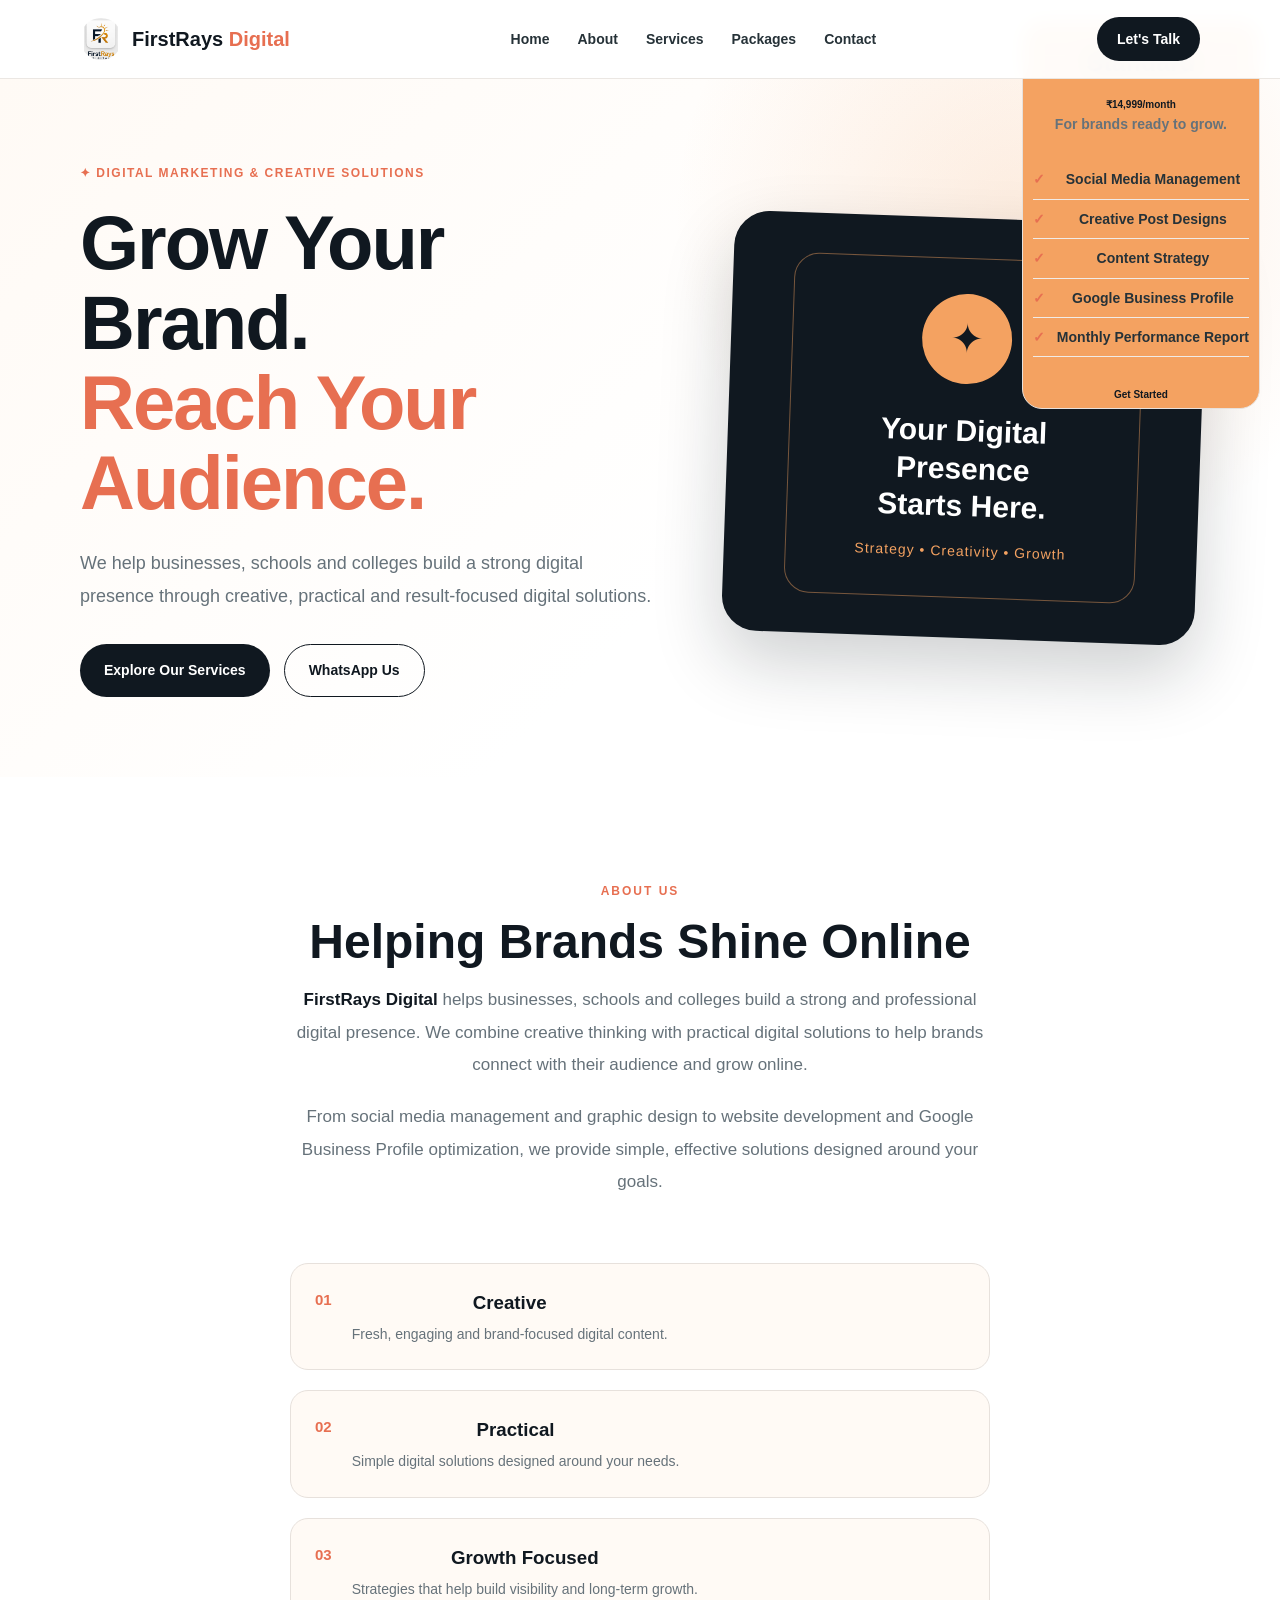
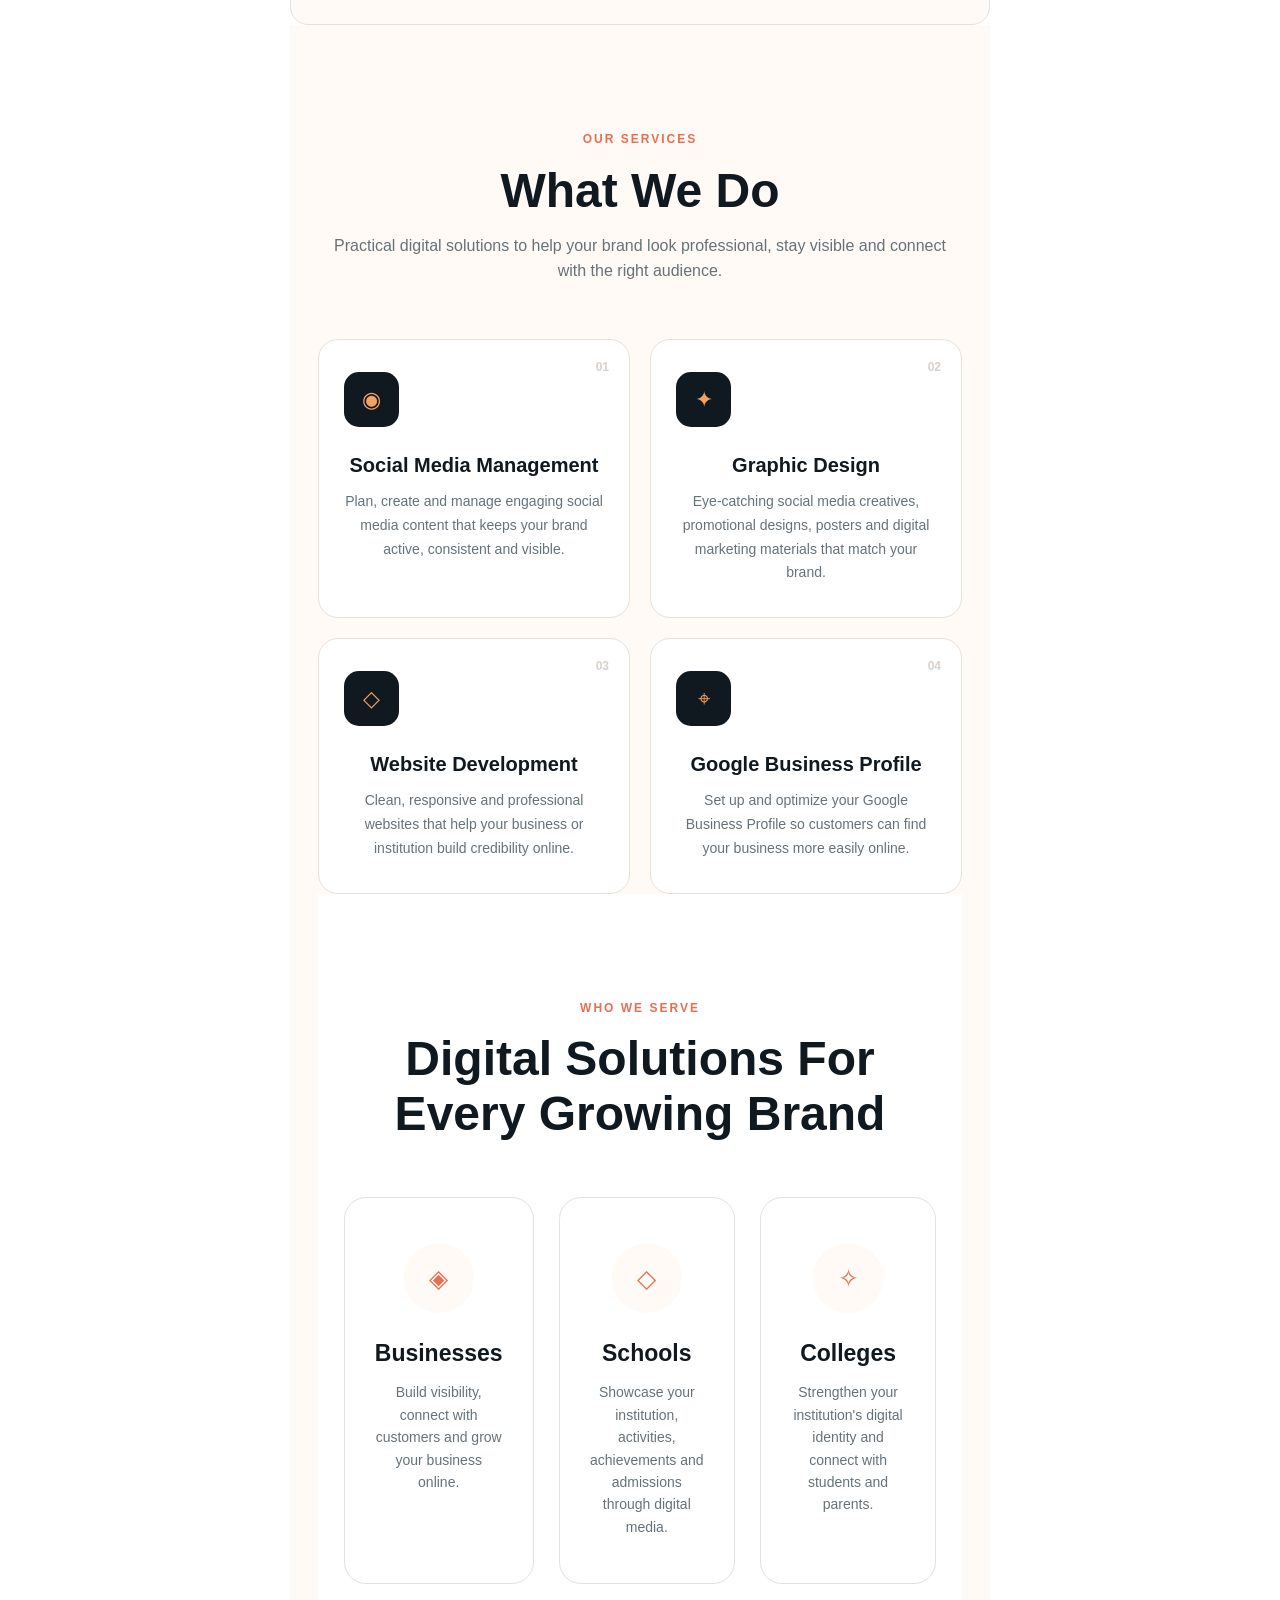
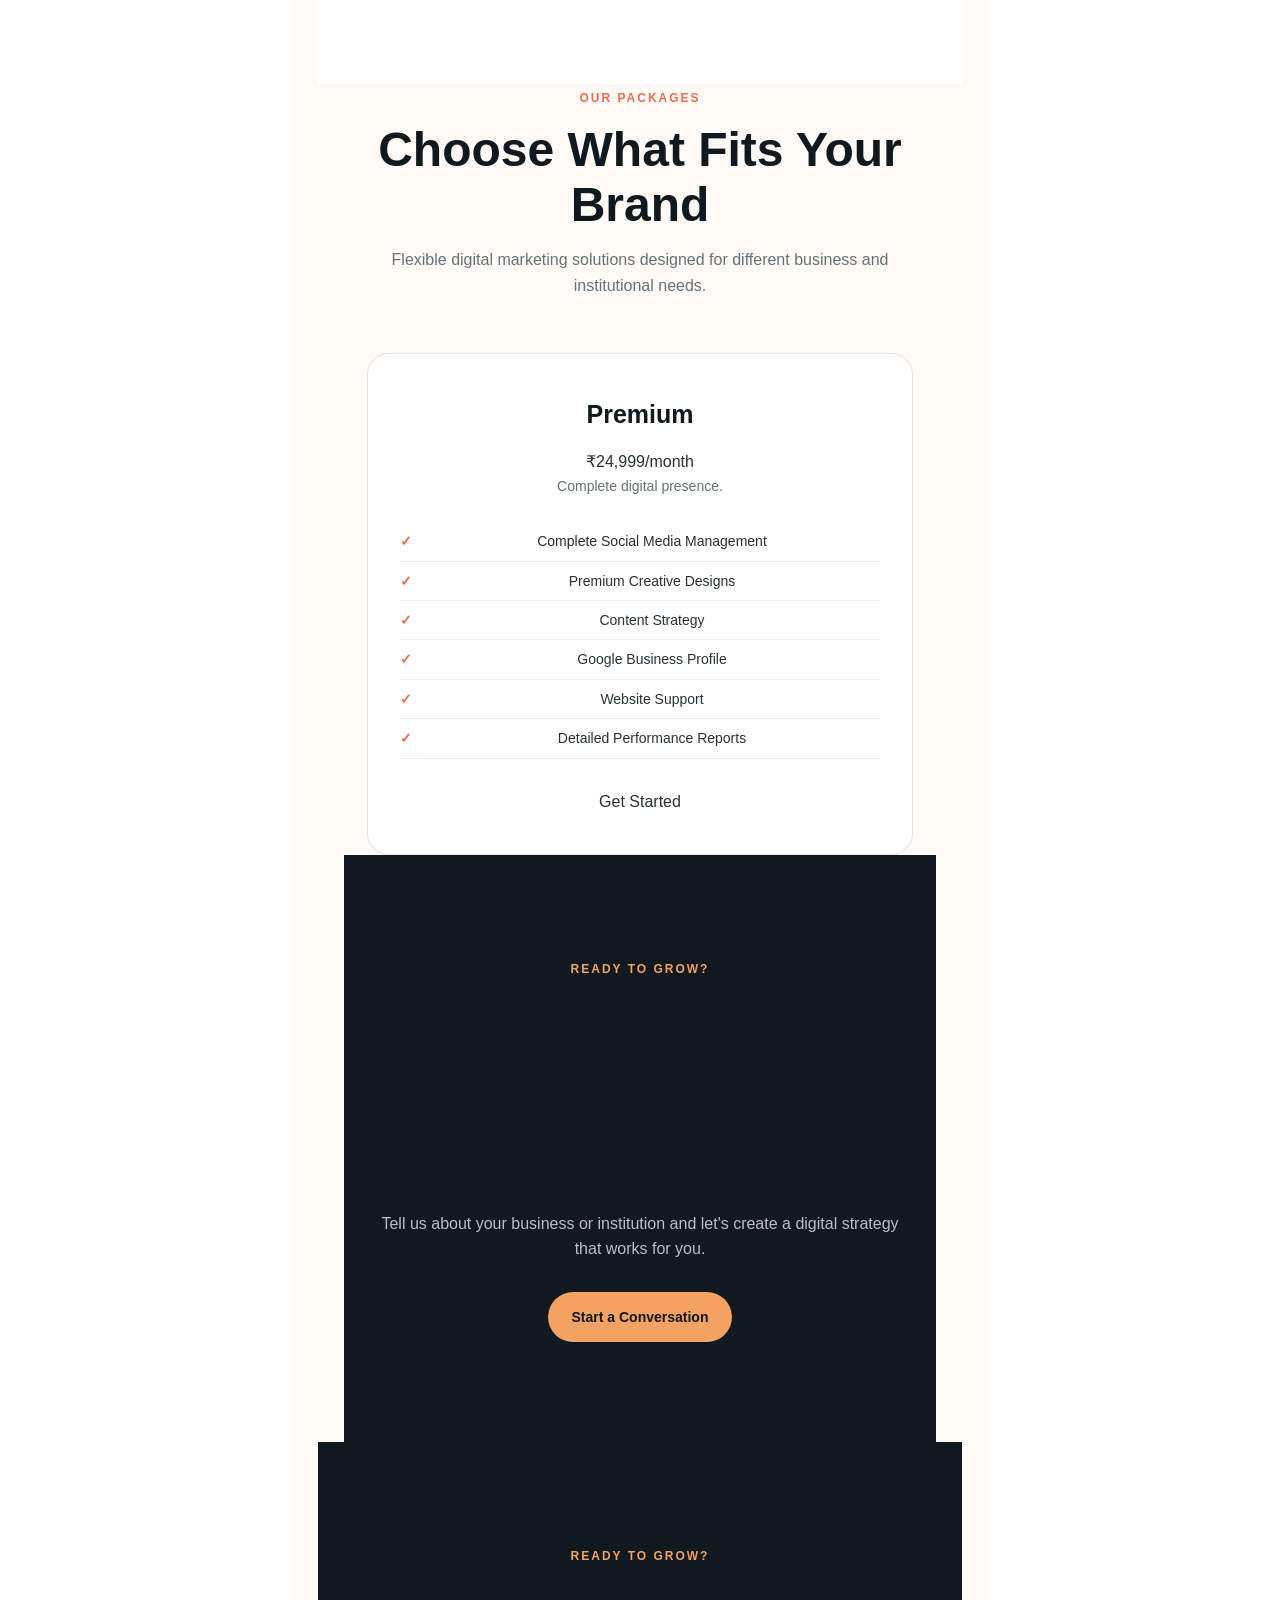
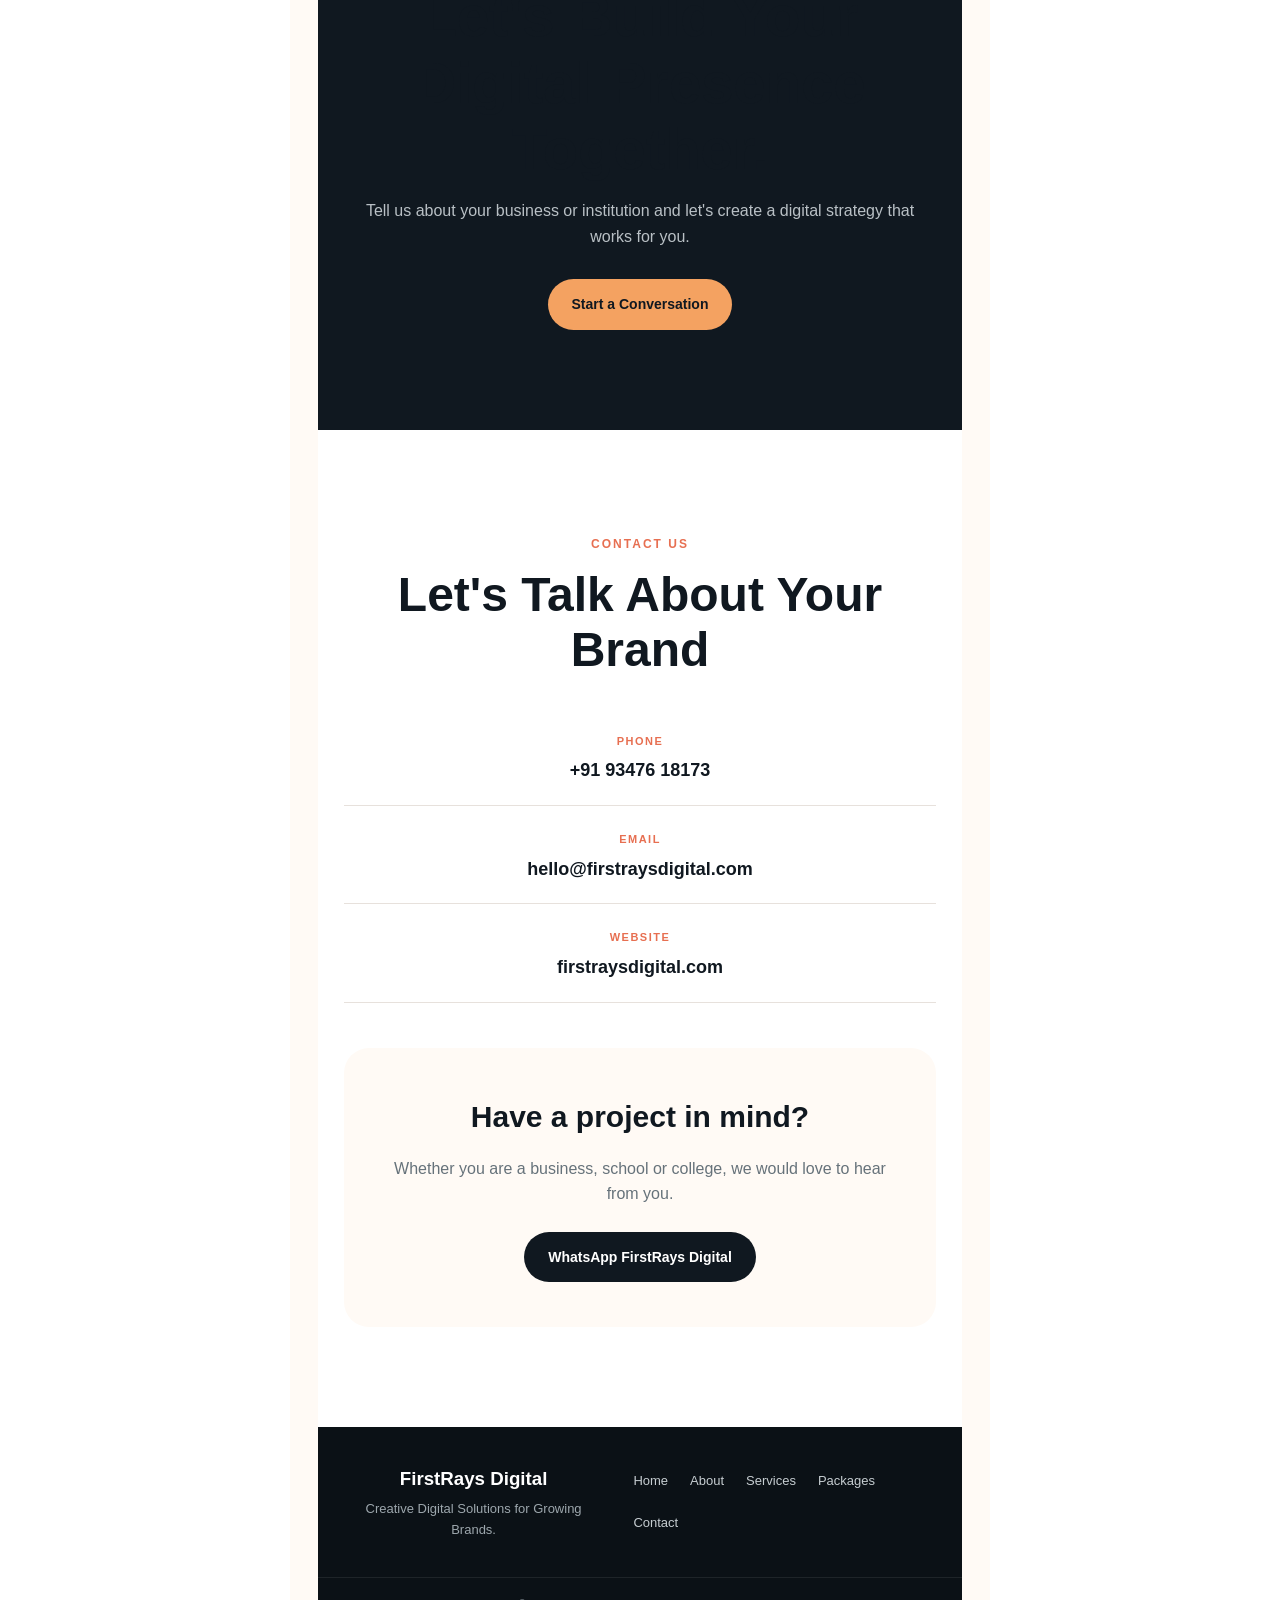
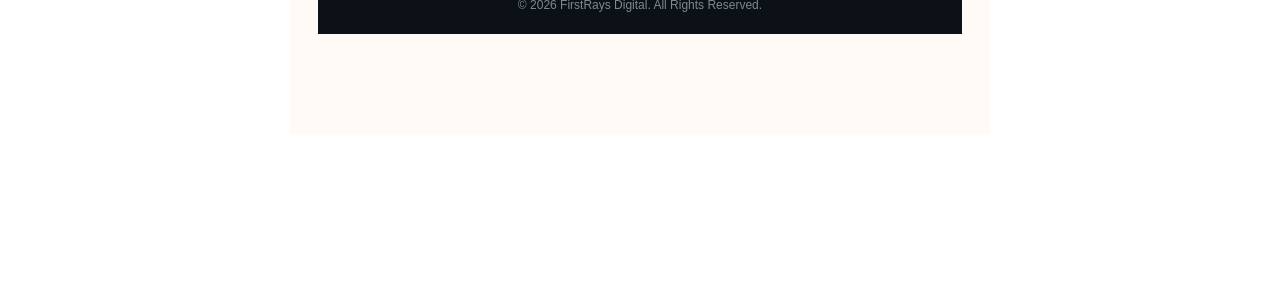
==== index.html @ 4ec65336 "Update school packages and remove basic plan" ====
<!DOCTYPE html>
<html lang="en">
<head>
    <meta charset="UTF-8">
    <meta name="viewport" content="width=device-width, initial-scale=1.0">
    <meta name="description" content="FirstRays Digital - Digital marketing solutions for businesses, schools and colleges.">
    <meta name="keywords" content="digital marketing, social media management, graphic design, website development, Google Business Profile">
    <meta name="author" content="FirstRays Digital">

    <title>FirstRays Digital | Grow Your Digital Presence</title>

    <link rel="stylesheet" href="style.css">
</head>

<body>

    <!-- Navigation -->
    <header class="header">
        <div class="container nav-container">

            <a href="#home" class="logo">
    <img src="logo.png.jpeg" alt="FirstRays Digital Logo">
    <span>FirstRays <strong>Digital</strong></span>
</a>

            <nav class="nav">
                <a href="#home">Home</a>
                <a href="#about">About</a>
                <a href="#services">Services</a>
                <a href="#packages">Packages</a>
                <a href="#contact">Contact</a>
            </nav>

            <a href="https://wa.me/919347618173" class="nav-button">
                Let's Talk
            </a>

        </div>
    </header>


    <!-- Hero Section -->
    <section id="home" class="hero">

        <div class="container hero-content">

            <div class="hero-text">

                <span class="tagline">
                    ✦ DIGITAL MARKETING & CREATIVE SOLUTIONS
                </span>

                <h1>
                    Grow Your Brand.<br>
                    <span>Reach Your Audience.</span>
                </h1>

                <p>
                    We help businesses, schools and colleges build a strong
                    digital presence through creative, practical and result-focused
                    digital solutions.
                </p>

                <div class="hero-buttons">
                    <a href="#services" class="primary-button">
                        Explore Our Services
                    </a>

                    <a href="https://wa.me/919347618173" class="secondary-button">
                        WhatsApp Us
                    </a>
                </div>

            </div>

            <div class="hero-card">

                <div class="hero-card-inner">

                    <div class="circle-icon">✦</div>

                    <h3>
                        Your Digital Presence<br>
                        Starts Here.
                    </h3>

                    <p>
                        Strategy • Creativity • Growth
                    </p>

                </div>

            </div>

        </div>

    </section>


    <!-- About Section -->
    <section id="about" class="section about">

        <div class="container">

            <div class="section-heading">
                <span>ABOUT US</span>
                <h2>Helping Brands Shine Online</h2>
            <div class="about-content">

    <div class="about-text">

        <p>
            <strong>FirstRays Digital</strong> helps businesses, schools
            and colleges build a strong and professional digital presence.
            We combine creative thinking with practical digital solutions
            to help brands connect with their audience and grow online.
        </p>

        <p>
            From social media management and graphic design to website
            development and Google Business Profile optimization, we provide
            simple, effective solutions designed around your goals.
        </p>

    </div>

    <div class="about-points">

        <div class="point">
            <span>01</span>
            <div>
                <h3>Creative</h3>
                <p>Fresh, engaging and brand-focused digital content.</p>
            </div>
        </div>

        <div class="point">
            <span>02</span>
            <div>
                <h3>Practical</h3>
                <p>Simple digital solutions designed around your needs.</p>
            </div>
        </div>

        <div class="point">
            <span>03</span>
            <div>
                <h3>Growth Focused</h3>
                <p>Strategies that help build visibility and long-term growth.</p>
            </div>
        </div>

    </div>

</div>


    <!-- Services -->
    <section id="services" class="section services">

        <div class="container">

            <div class="section-heading">
    <span>OUR SERVICES</span>
    <h2>What We Do</h2>
    <p>
        Practical digital solutions to help your brand look professional,
        stay visible and connect with the right audience.
    </p>
</div>

<div class="services-grid">

    <div class="service-card">
        <div class="service-number">01</div>
        <div class="service-icon">◉</div>
        <h3>Social Media Management</h3>
        <p>
            Plan, create and manage engaging social media content
            that keeps your brand active, consistent and visible.
        </p>
    </div>

    <div class="service-card">
        <div class="service-number">02</div>
        <div class="service-icon">✦</div>
        <h3>Graphic Design</h3>
        <p>
            Eye-catching social media creatives, promotional designs,
            posters and digital marketing materials that match your brand.
        </p>
    </div>

    <div class="service-card">
        <div class="service-number">03</div>
        <div class="service-icon">◇</div>
        <h3>Website Development</h3>
        <p>
            Clean, responsive and professional websites that help
            your business or institution build credibility online.
        </p>
    </div>

    <div class="service-card">
        <div class="service-number">04</div>
        <div class="service-icon">⌖</div>
        <h3>Google Business Profile</h3>
        <p>
            Set up and optimize your Google Business Profile so
            customers can find your business more easily online.
        </p>
    </div>

</div>


    <!-- Who We Serve -->
    <section class="section audience">

        <div class="container">

            <div class="section-heading">
                <span>WHO WE SERVE</span>
                <h2>Digital Solutions For Every Growing Brand</h2>
            </div>

            <div class="audience-grid">

                <div class="audience-card">
                    <div class="audience-icon">◈</div>
                    <h3>Businesses</h3>
                    <p>
                        Build visibility, connect with customers and grow your
                        business online.
                    </p>
                </div>

                <div class="audience-card">
                    <div class="audience-icon">◇</div>
                    <h3>Schools</h3>
                    <p>
                        Showcase your institution, activities, achievements and
                        admissions through digital media.
                    </p>
                </div>

                <div class="audience-card">
                    <div class="audience-icon">✧</div>
                    <h3>Colleges</h3>
                    <p>
                        Strengthen your institution's digital identity and
                        connect with students and parents.
                    </p>
                </div>

            </div>

        </div>

    </section>


    <!-- Packages -->
   <section class="packages" id="packages">
    <div class="container">

        <!-- Packages -->
   <section class="packages" id="packages">
    <div class="container">

        <div class="section-heading">
            <span>OUR PACKAGES</span>
            <h2>Choose What Fits Your Brand</h2>
            <p>
                Flexible digital marketing solutions designed for
                different business and institutional needs.
            </p>
        </div>

        <div class="packages-grid">

            <!-- STANDARD -->
            <div class="package-card popular">

                <div class="package-badge">POPULAR</div>

                <h3>Standard</h3>

                <div class="package-price">
                    ₹14,999<span>/month</span>
                </div>

                <p>For brands ready to grow.</p>

                <ul>
                    <li>Social Media Management</li>
                    <li>Creative Post Designs</li>
                    <li>Content Strategy</li>
                    <li>Google Business Profile</li>
                    <li>Monthly Performance Report</li>
                </ul>

                <a href="#contact" class="package-btn">
                    Get Started
                </a>

            </div>


            <!-- PREMIUM -->
            <div class="package-card">

                <h3>Premium</h3>

                <div class="package-price">
                    ₹24,999<span>/month</span>
                </div>

                <p>Complete digital presence.</p>

                <ul>
                    <li>Complete Social Media Management</li>
                    <li>Premium Creative Designs</li>
                    <li>Content Strategy</li>
                    <li>Google Business Profile</li>
                    <li>Website Support</li>
                    <li>Detailed Performance Reports</li>
                </ul>

                <a href="#contact" class="package-btn">
                    Get Started
                </a>

            </div>

        </div>

    </div>
</section>

    <!-- CTA -->
    <section class="cta">

        <div class="container cta-content">

            <span>READY TO GROW?</span>

            <h2>
                Let's Build Your Digital Presence Together.
            </h2>

            <p>
                Tell us about your business or institution and let's create
                a digital strategy that works for you.
            </p>

            <a href="https://wa.me/919347618173" class="cta-button">
                Start a Conversation
            </a>

        </div>

    </section>



    </div>
</section>

    <!-- CTA -->
    <section class="cta">

        <div class="container cta-content">

            <span>READY TO GROW?</span>

            <h2>
                Let's Build Your Digital Presence Together.
            </h2>

            <p>
                Tell us about your business or institution and let's create
                a digital strategy that works for you.
            </p>

            <a href="https://wa.me/919347618173" class="cta-button">
                Start a Conversation
            </a>

        </div>

    </section>


    <!-- Contact -->
    <section id="contact" class="section contact">

        <div class="container">

            <div class="section-heading">
                <span>CONTACT US</span>
                <h2>Let's Talk About Your Brand</h2>
            </div>

            <div class="contact-grid">

                <div class="contact-info">

                    <div class="contact-item">
                        <span>PHONE</span>
                        <a href="tel:+919347618173">
                            +91 93476 18173
                        </a>
                    </div>

                    <div class="contact-item">
                        <span>EMAIL</span>
                        <a href="mailto:hello@firstraysdigital.com">
                            hello@firstraysdigital.com
                        </a>
                    </div>

                    <div class="contact-item">
                        <span>WEBSITE</span>
                        <p>firstraysdigital.com</p>
                    </div>

                </div>

                <div class="contact-message">

                    <h3>Have a project in mind?</h3>

                    <p>
                        Whether you are a business, school or college,
                        we would love to hear from you.
                    </p>

                    <a href="https://wa.me/919347618173" class="primary-button">
                        WhatsApp FirstRays Digital
                    </a>

                </div>

            </div>

        </div>

    </section>


    <!-- Footer -->
    <footer class="footer">

        <div class="container footer-content">

            <div>
                <h3>FirstRays Digital</h3>
                <p>
                    Creative Digital Solutions for Growing Brands.
                </p>
            </div>

            <div class="footer-links">
                <a href="#home">Home</a>
                <a href="#about">About</a>
                <a href="#services">Services</a>
                <a href="#packages">Packages</a>
                <a href="#contact">Contact</a>
            </div>

        </div>

        <div class="copyright">
            © 2026 FirstRays Digital. All Rights Reserved.
        </div>

    </footer>

</body>
</html>
---- style.css ----
/* =========================================
   FirstRays Digital - Main Stylesheet
   ========================================= */

:root {
    --primary: #f4a261;
    --primary-dark: #e76f51;
    --dark: #101820;
    --dark-2: #18232d;
    --light: #fffaf5;
    --white: #ffffff;
    --text: #263238;
    --muted: #66727a;
    --border: #e7e1dc;
    --shadow: 0 15px 40px rgba(16, 24, 32, 0.10);
}

* {
    margin: 0;
    padding: 0;
    box-sizing: border-box;
}

html {
    scroll-behavior: smooth;
}

body {
    font-family: Arial, Helvetica, sans-serif;
    background: var(--white);
    color: var(--text);
    line-height: 1.6;
}

a {
    text-decoration: none;
    color: inherit;
}

.container {
    width: min(1120px, 92%);
    margin: 0 auto;
}


/* =========================================
   HEADER
   ========================================= */

.header {
    position: sticky;
    top: 0;
    z-index: 1000;
    background: rgba(255, 255, 255, 0.96);
    border-bottom: 1px solid rgba(231, 225, 220, 0.8);
    backdrop-filter: blur(10px);
}

.nav-container {
    min-height: 78px;
    display: flex;
    align-items: center;
    justify-content: space-between;
    gap: 25px;
}

.logo {
    display: flex;
    align-items: center;
    gap: 10px;
    font-size: 20px;
    font-weight: 700;
    color: var(--dark);
}

.logo strong {
    color: var(--primary-dark);
}

.logo-mark {
    width: 38px;
    height: 38px;
    display: grid;
    place-items: center;
    border-radius: 50%;
    background: var(--dark);
    color: var(--primary);
    font-size: 12px;
    font-weight: 800;
}

.nav {
    display: flex;
    align-items: center;
    gap: 28px;
}

.nav a {
    font-size: 14px;
    font-weight: 600;
    color: var(--text);
    transition: 0.3s ease;
}

.nav a:hover {
    color: var(--primary-dark);
}

.nav-button {
    padding: 11px 20px;
    background: var(--dark);
    color: var(--white);
    border-radius: 30px;
    font-size: 14px;
    font-weight: 700;
    transition: 0.3s ease;
}

.nav-button:hover {
    background: var(--primary-dark);
    transform: translateY(-2px);
}


/* =========================================
   HERO
   ========================================= */

.hero {
    min-height: 650px;
    display: flex;
    align-items: center;
    background:
        radial-gradient(circle at 80% 20%, rgba(244, 162, 97, 0.20), transparent 30%),
        linear-gradient(135deg, #fffaf5 0%, #ffffff 60%);
    overflow: hidden;
}

.hero-content {
    display: grid;
    grid-template-columns: 1.1fr 0.9fr;
    align-items: center;
    gap: 70px;
    padding: 80px 0;
}

.tagline {
    display: inline-block;
    margin-bottom: 20px;
    color: var(--primary-dark);
    font-size: 12px;
    font-weight: 800;
    letter-spacing: 1.5px;
}

.hero h1 {
    font-size: clamp(45px, 6vw, 76px);
    line-height: 1.05;
    letter-spacing: -2px;
    color: var(--dark);
    margin-bottom: 25px;
}

.hero h1 span {
    color: var(--primary-dark);
}

.hero-text > p {
    max-width: 610px;
    color: var(--muted);
    font-size: 18px;
    line-height: 1.8;
    margin-bottom: 32px;
}

.hero-buttons {
    display: flex;
    gap: 14px;
    flex-wrap: wrap;
}

.primary-button,
.secondary-button,
.cta-button {
    display: inline-flex;
    align-items: center;
    justify-content: center;
    padding: 14px 24px;
    border-radius: 30px;
    font-weight: 700;
    font-size: 14px;
    transition: 0.3s ease;
}

.primary-button {
    background: var(--dark);
    color: var(--white);
}

.primary-button:hover {
    background: var(--primary-dark);
    transform: translateY(-3px);
}

.secondary-button {
    border: 1px solid var(--dark);
    color: var(--dark);
}

.secondary-button:hover {
    background: var(--dark);
    color: var(--white);
}

.hero-card {
    min-height: 420px;
    display: grid;
    place-items: center;
    padding: 30px;
    border-radius: 35px;
    background: var(--dark);
    box-shadow: 0 30px 70px rgba(16, 24, 32, 0.20);
    transform: rotate(2deg);
}

.hero-card-inner {
    width: 85%;
    min-height: 340px;
    display: flex;
    flex-direction: column;
    align-items: center;
    justify-content: center;
    text-align: center;
    border: 1px solid rgba(244, 162, 97, 0.45);
    border-radius: 25px;
    padding: 35px;
}

.circle-icon {
    width: 90px;
    height: 90px;
    display: grid;
    place-items: center;
    border-radius: 50%;
    background: var(--primary);
    color: var(--dark);
    font-size: 40px;
    margin-bottom: 28px;
}

.hero-card h3 {
    color: var(--white);
    font-size: 30px;
    line-height: 1.25;
    margin-bottom: 15px;
}

.hero-card p {
    color: var(--primary);
    font-size: 14px;
    letter-spacing: 1px;
}


/* =========================================
   GENERAL SECTIONS
   ========================================= */

.section {
    padding: 100px 0;
}

.section-heading {
    text-align: center;
    max-width: 700px;
    margin: 0 auto 55px;
}

.section-heading > span {
    color: var(--primary-dark);
    font-size: 12px;
    font-weight: 800;
    letter-spacing: 2px;
}

.section-heading h2 {
    color: var(--dark);
    font-size: clamp(32px, 4vw, 48px);
    line-height: 1.15;
    margin: 12px 0 15px;
}

.section-heading p {
    color: var(--muted);
}


/* =========================================
   ABOUT
   ========================================= */

.about {
    background: var(--white);
}

.about-content {
    display: grid;
    grid-template-columns: 1fr 1fr;
    gap: 70px;
    align-items: center;
}

.about-text p {
    color: var(--muted);
    font-size: 17px;
    line-height: 1.9;
    margin-bottom: 20px;
}

.about-text strong {
    color: var(--dark);
}

.about-points {
    display: flex;
    flex-direction: column;
    gap: 20px;
}

.point {
    display: flex;
    gap: 20px;
    padding: 24px;
    border: 1px solid var(--border);
    border-radius: 18px;
    background: var(--light);
}

.point > span {
    color: var(--primary-dark);
    font-weight: 800;
    font-size: 15px;
}

.point h3 {
    color: var(--dark);
    margin-bottom: 5px;
}

.point p {
    color: var(--muted);
    font-size: 14px;
}


/* =========================================
   SERVICES
   ========================================= */

.services {
    background: var(--light);
}

.services-grid {
    display: grid;
    grid-template-columns: repeat(4, 1fr);
    gap: 20px;
}

.service-card {
    position: relative;
    padding: 32px 25px;
    background: var(--white);
    border: 1px solid var(--border);
    border-radius: 20px;
    transition: 0.3s ease;
    overflow: hidden;
}

.service-card:hover {
    transform: translateY(-8px);
    box-shadow: var(--shadow);
}

.service-number {
    position: absolute;
    top: 18px;
    right: 20px;
    color: #d9d1cb;
    font-size: 12px;
    font-weight: 800;
}

.service-icon {
    width: 55px;
    height: 55px;
    display: grid;
    place-items: center;
    margin-bottom: 25px;
    border-radius: 15px;
    background: var(--dark);
    color: var(--primary);
    font-size: 22px;
}

.service-card h3 {
    color: var(--dark);
    font-size: 20px;
    line-height: 1.3;
    margin-bottom: 12px;
}

.service-card p {
    color: var(--muted);
    font-size: 14px;
    line-height: 1.7;
}


/* =========================================
   AUDIENCE
   ========================================= */

.audience {
    background: var(--white);
}

.audience-grid {
    display: grid;
    grid-template-columns: repeat(3, 1fr);
    gap: 25px;
}

.audience-card {
    text-align: center;
    padding: 45px 30px;
    border: 1px solid var(--border);
    border-radius: 22px;
    transition: 0.3s ease;
}

.audience-card:hover {
    box-shadow: var(--shadow);
    transform: translateY(-5px);
}

.audience-icon {
    width: 70px;
    height: 70px;
    display: grid;
    place-items: center;
    margin: 0 auto 22px;
    border-radius: 50%;
    background: var(--light);
    color: var(--primary-dark);
    font-size: 25px;
}

.audience-card h3 {
    color: var(--dark);
    font-size: 23px;
    margin-bottom: 10px;
}

.audience-card p {
    color: var(--muted);
    font-size: 14px;
}


/* =========================================
   PACKAGES
   ========================================= */

.packages {
    background: var(--light);
}

.packages-grid {
    display: grid;
    grid-template-columns: repeat(3, 1fr);
    gap: 25px;
    align-items: stretch;
}

.package-card {
    position: relative;
    padding: 40px 32px;
    background: var(--white);
    border: 1px solid var(--border);
    border-radius: 22px;
    transition: 0.3s ease;
}

.package-card:hover {
    transform: translateY(-7px);
    box-shadow: var(--shadow);
}

.package-card.featured {
    border: 2px solid var(--primary);
    transform: translateY(-8px);
}

.package-card.featured:hover {
    transform: translateY(-13px);
}

.popular {
    position: absolute;
    top: 20px;
    right: 20px;
    padding: 5px 10px;
    border-radius: 20px;
    background: var(--primary);
    color: var(--dark);
    font-size: 10px;
    font-weight: 800;
}

.package-card h3 {
    color: var(--dark);
    font-size: 25px;
    margin-bottom: 15px;
}

.price {
    color: var(--primary-dark);
    font-size: 34px;
    font-weight: 800;
    margin-bottom: 10px;
}

.price span {
    color: var(--muted);
    font-size: 12px;
    font-weight: 500;
}

.package-card > p {
    color: var(--muted);
    font-size: 14px;
    margin-bottom: 25px;
}

.package-card ul {
    list-style: none;
    margin-bottom: 30px;
}

.package-card li {
    position: relative;
    padding: 8px 0 8px 24px;
    color: var(--text);
    font-size: 14px;
    border-bottom: 1px solid #f0ebe7;
}

.package-card li::before {
    content: "✓";
    position: absolute;
    left: 0;
    color: var(--primary-dark);
    font-weight: 800;
}

.package-button {
    display: block;
    text-align: center;
    padding: 13px 20px;
    border-radius: 30px;
    background: var(--dark);
    color: var(--white);
    font-size: 14px;
    font-weight: 700;
    transition: 0.3s ease;
}

.package-button:hover {
    background: var(--primary-dark);
}


/* =========================================
   CTA
   ========================================= */

.cta {
    padding: 100px 0;
    background: var(--dark);
    color: var(--white);
}

.cta-content {
    max-width: 800px;
    text-align: center;
}

.cta-content > span {
    color: var(--primary);
    font-size: 12px;
    font-weight: 800;
    letter-spacing: 2px;
}

.cta h2 {
    margin: 15px 0;
    font-size: clamp(35px, 5vw, 58px);
    line-height: 1.15;
}

.cta p {
    max-width: 650px;
    margin: 0 auto 30px;
    color: #b9c0c5;
}

.cta-button {
    background: var(--primary);
    color: var(--dark);
}

.cta-button:hover {
    background: var(--white);
    transform: translateY(-3px);
}


/* =========================================
   CONTACT
   ========================================= */

.contact {
    background: var(--white);
}

.contact-grid {
    display: grid;
    grid-template-columns: 1fr 1fr;
    gap: 70px;
    align-items: center;
}

.contact-info {
    display: flex;
    flex-direction: column;
    gap: 25px;
}

.contact-item {
    padding-bottom: 20px;
    border-bottom: 1px solid var(--border);
}

.contact-item span {
    display: block;
    color: var(--primary-dark);
    font-size: 11px;
    font-weight: 800;
    letter-spacing: 1.5px;
    margin-bottom: 6px;
}

.contact-item a,
.contact-item p {
    color: var(--dark);
    font-size: 18px;
    font-weight: 600;
}

.contact-item a:hover {
    color: var(--primary-dark);
}

.contact-message {
    padding: 45px;
    background: var(--light);
    border-radius: 25px;
}

.contact-message h3 {
    color: var(--dark);
    font-size: 30px;
    margin-bottom: 15px;
}

.contact-message p {
    color: var(--muted);
    margin-bottom: 25px;
}


/* =========================================
   FOOTER
   ========================================= */

.footer {
    background: #0b1116;
    color: var(--white);
}

.footer-content {
    min-height: 150px;
    display: flex;
    align-items: center;
    justify-content: space-between;
    gap: 30px;
}

.footer h3 {
    margin-bottom: 5px;
}

.footer p {
    color: #9da7ad;
    font-size: 13px;
}

.footer-links {
    display: flex;
    gap: 22px;
    flex-wrap: wrap;
}

.footer-links a {
    color: #c6cdd1;
    font-size: 13px;
}

.footer-links a:hover {
    color: var(--primary);
}

.copyright {
    padding: 18px;
    text-align: center;
    color: #7f898f;
    font-size: 12px;
    border-top: 1px solid rgba(255, 255, 255, 0.08);
}


/* =========================================
   RESPONSIVE DESIGN
   ========================================= */

@media (max-width: 900px) {

    .nav {
        display: flex;
        flex-wrap: wrap;
        justify-content: center;
        gap: 12px;
        width: 100%;
    }

    .nav a {
        font-size: 14px;
    }

    .nav-button {
        display: inline-block;
    }

    .nav-container {
        flex-wrap: wrap;
        justify-content: center;
        gap: 15px;
    }

    .logo {
        width: 100%;
        justify-content: center;
    }

    .hero-content {
        grid-template-columns: 1fr;
        gap: 50px;
    }

    .hero {
        min-height: auto;
    }

    .hero-card {
        max-width: 600px;
        width: 100%;
        margin: 0 auto;
    }
}

    .services-grid {
        grid-template-columns: repeat(2, 1fr);
    }

    .about-content,
    .contact-grid {
        grid-template-columns: 1fr;
        gap: 45px;
    }

    .packages-grid {
        grid-template-columns: 1fr;
        max-width: 600px;
        margin: 0 auto;
    }

    .package-card.featured {
        transform: none;
    }

    .package-card.featured:hover {
        transform: translateY(-7px);
    }
}


@media (max-width: 600px) {

    .nav-button {
        display: none;
    }

    .nav-container {
        min-height: 68px;
    }

    .logo {
        font-size: 17px;
    }

    .logo-mark {
        width: 34px;
        height: 34px;
    }

    .hero-content {
        padding: 65px 0;
    }

    .hero h1 {
        font-size: 45px;
        letter-spacing: -1px;
    }

    .hero-text > p {
        font-size: 16px;
    }

    .hero-card {
        min-height: 350px;
    }

    .hero-card-inner {
        min-height: 285px;
        width: 100%;
    }

    .section {
        padding: 75px 0;
    }

    .section-heading {
        margin-bottom: 40px;
    }

    .services-grid,
    .audience-grid {
        grid-template-columns: 1fr;
    }

    .service-card,
    .audience-card {
        padding: 30px 25px;
    }

    .contact-message {
        padding: 30px;
    }

    .footer-content {
        padding: 35px 0;
        flex-direction: column;
        align-items: flex-start;
    }

    .footer-links {
        gap: 15px;
    }
}
.logo img {
    width: 42px;
    height: 42px;
    object-fit: contain;
    border-radius: 50%;
}
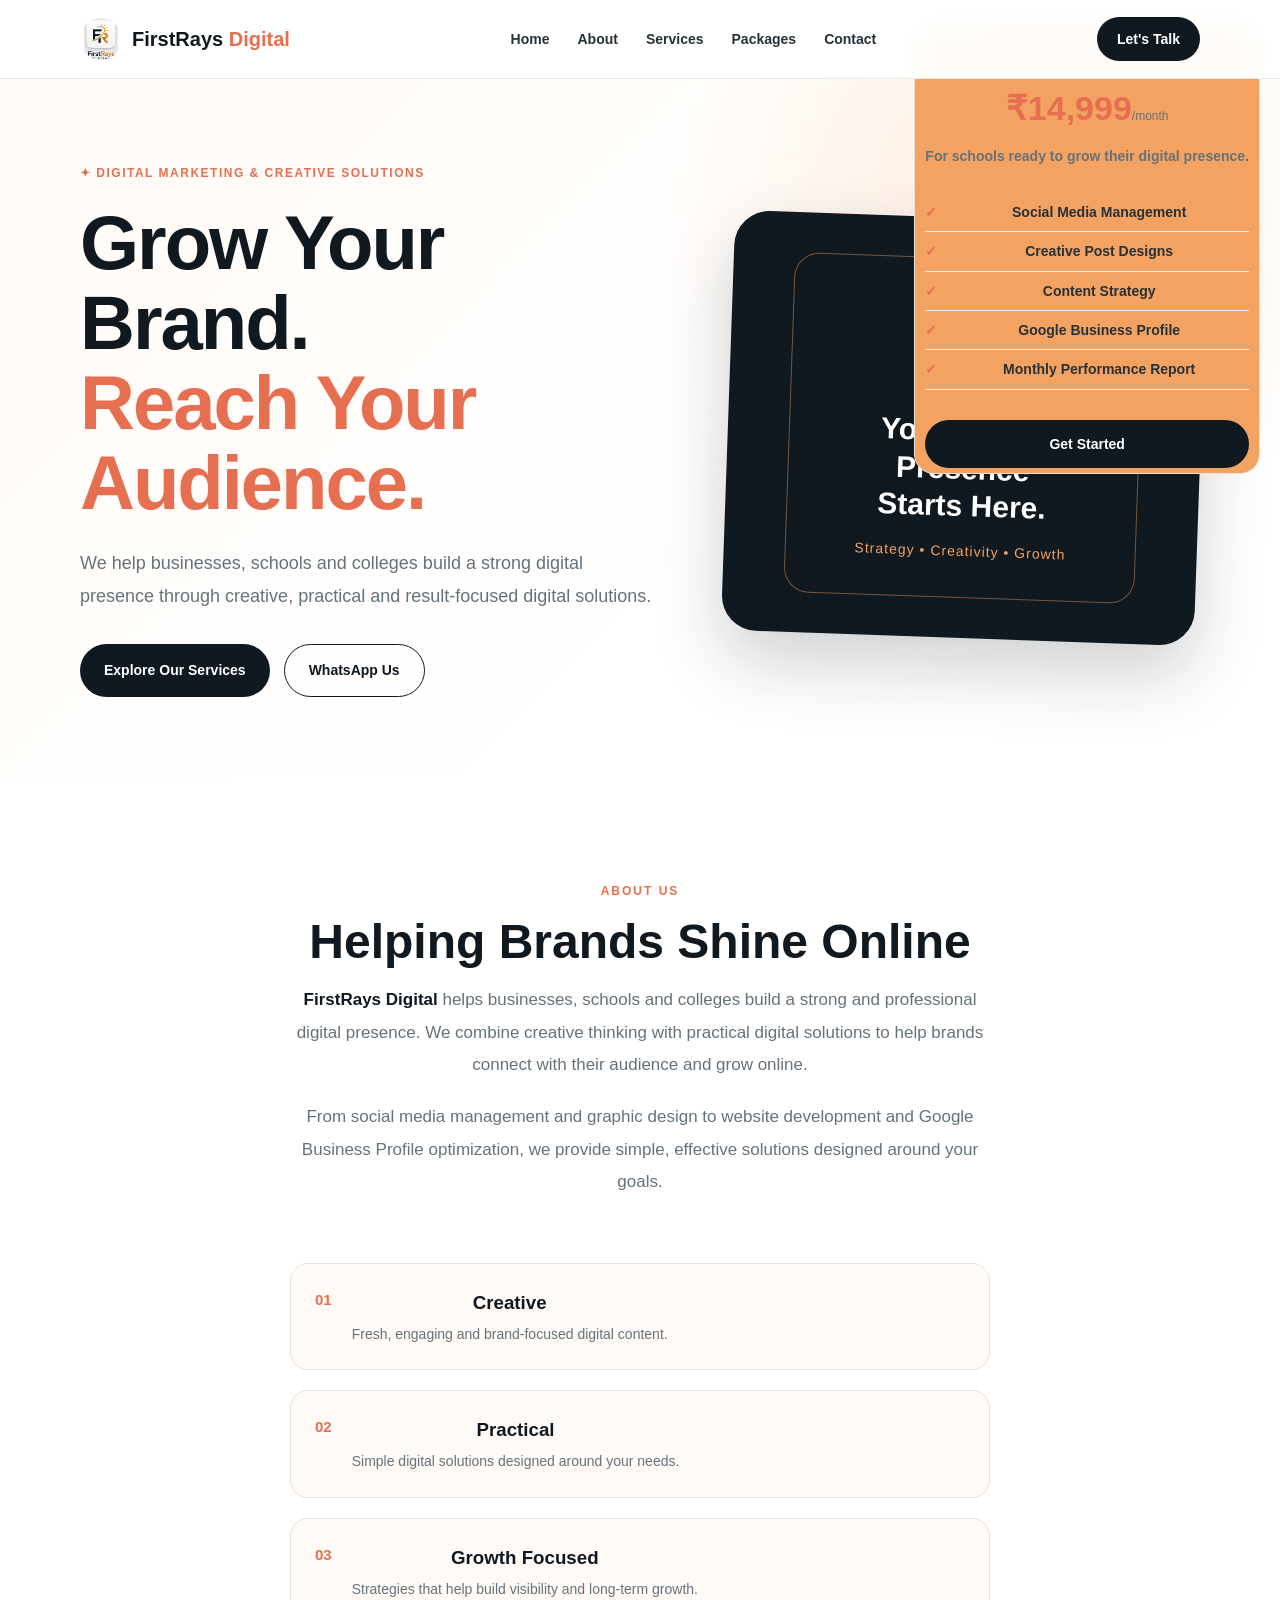
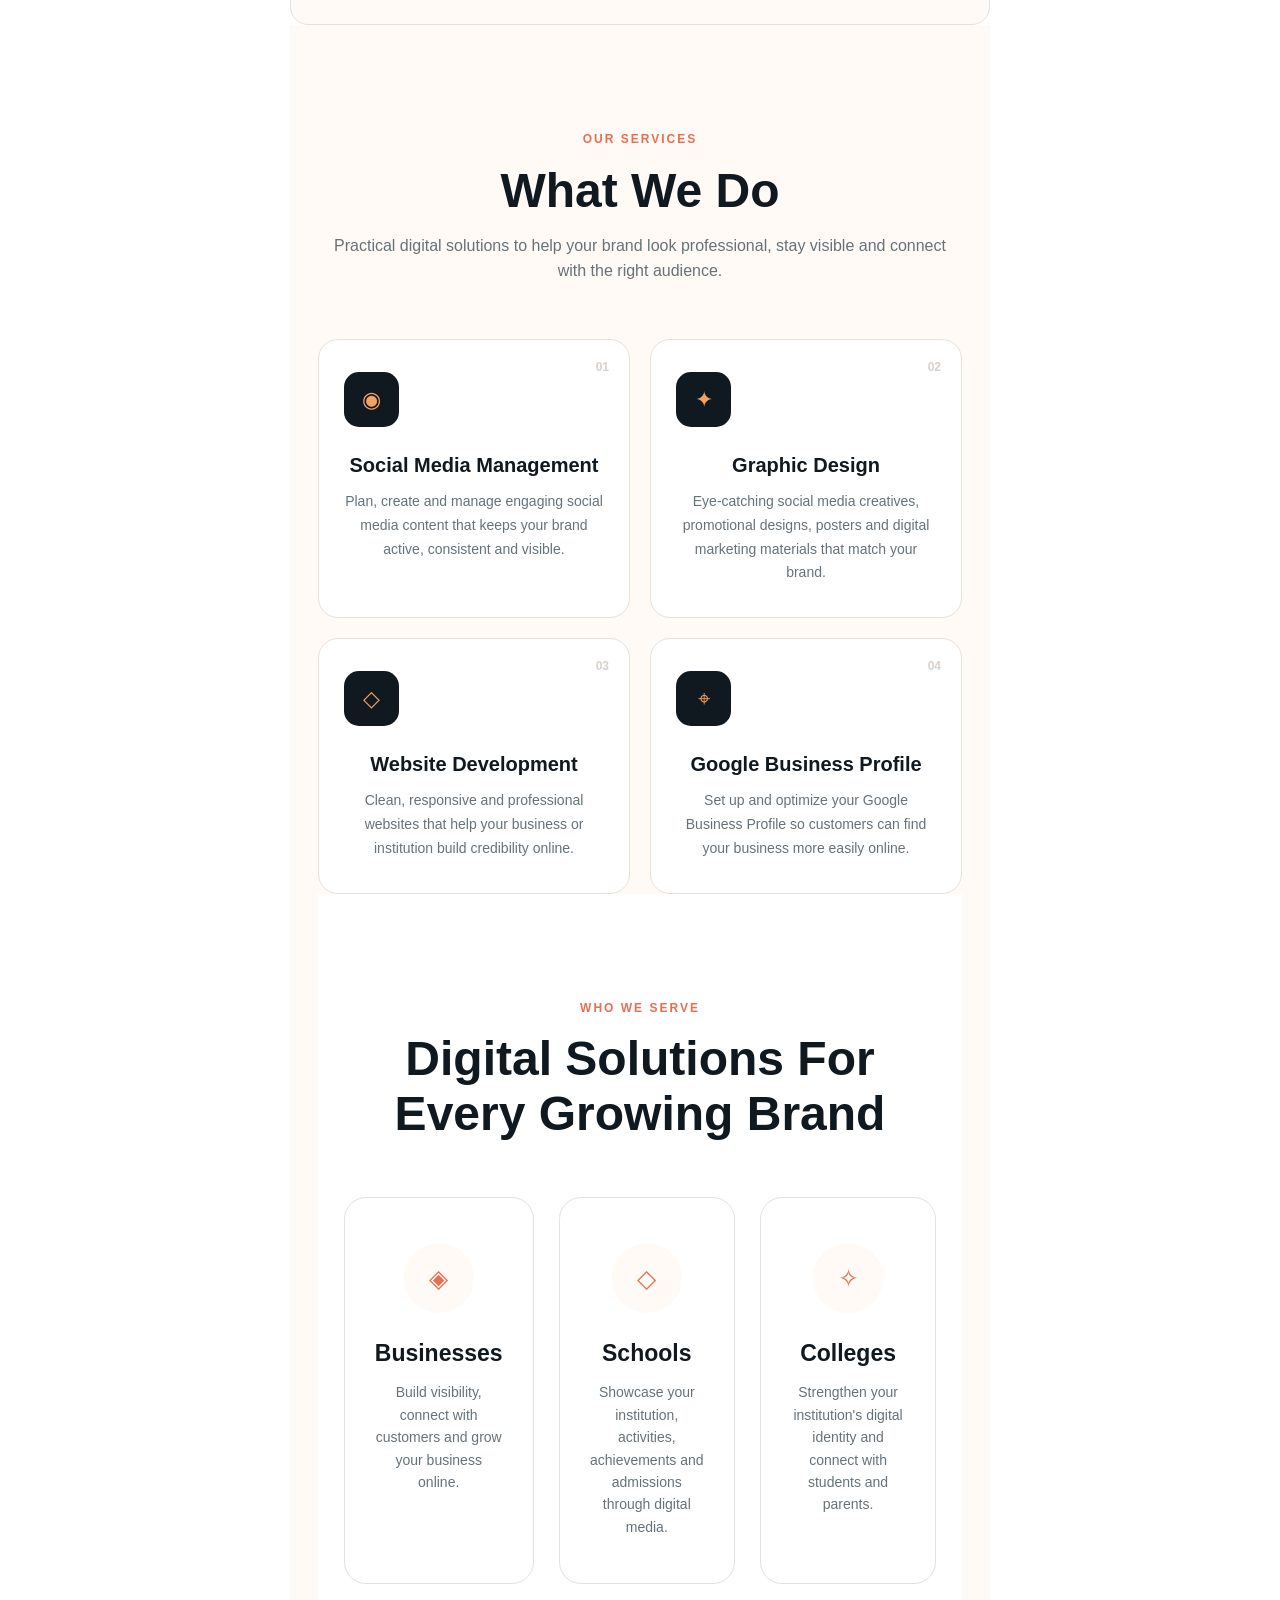
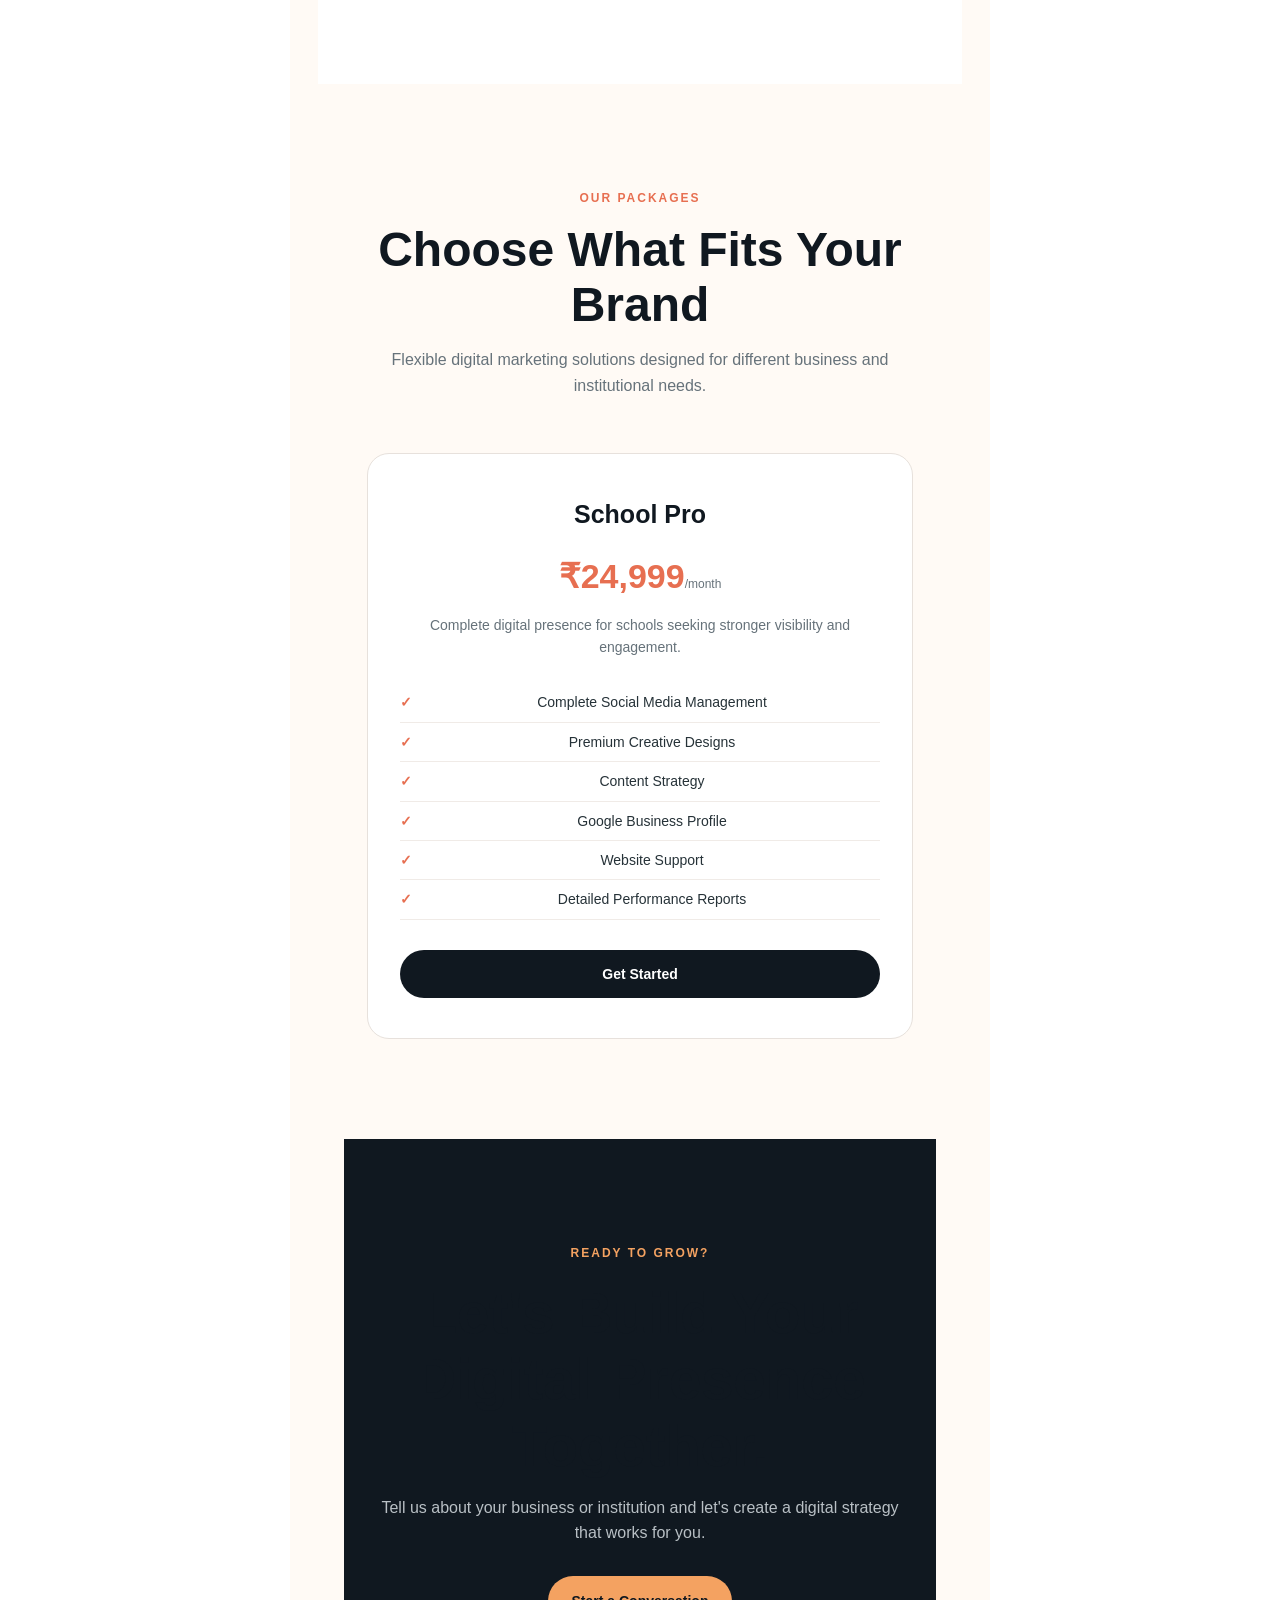
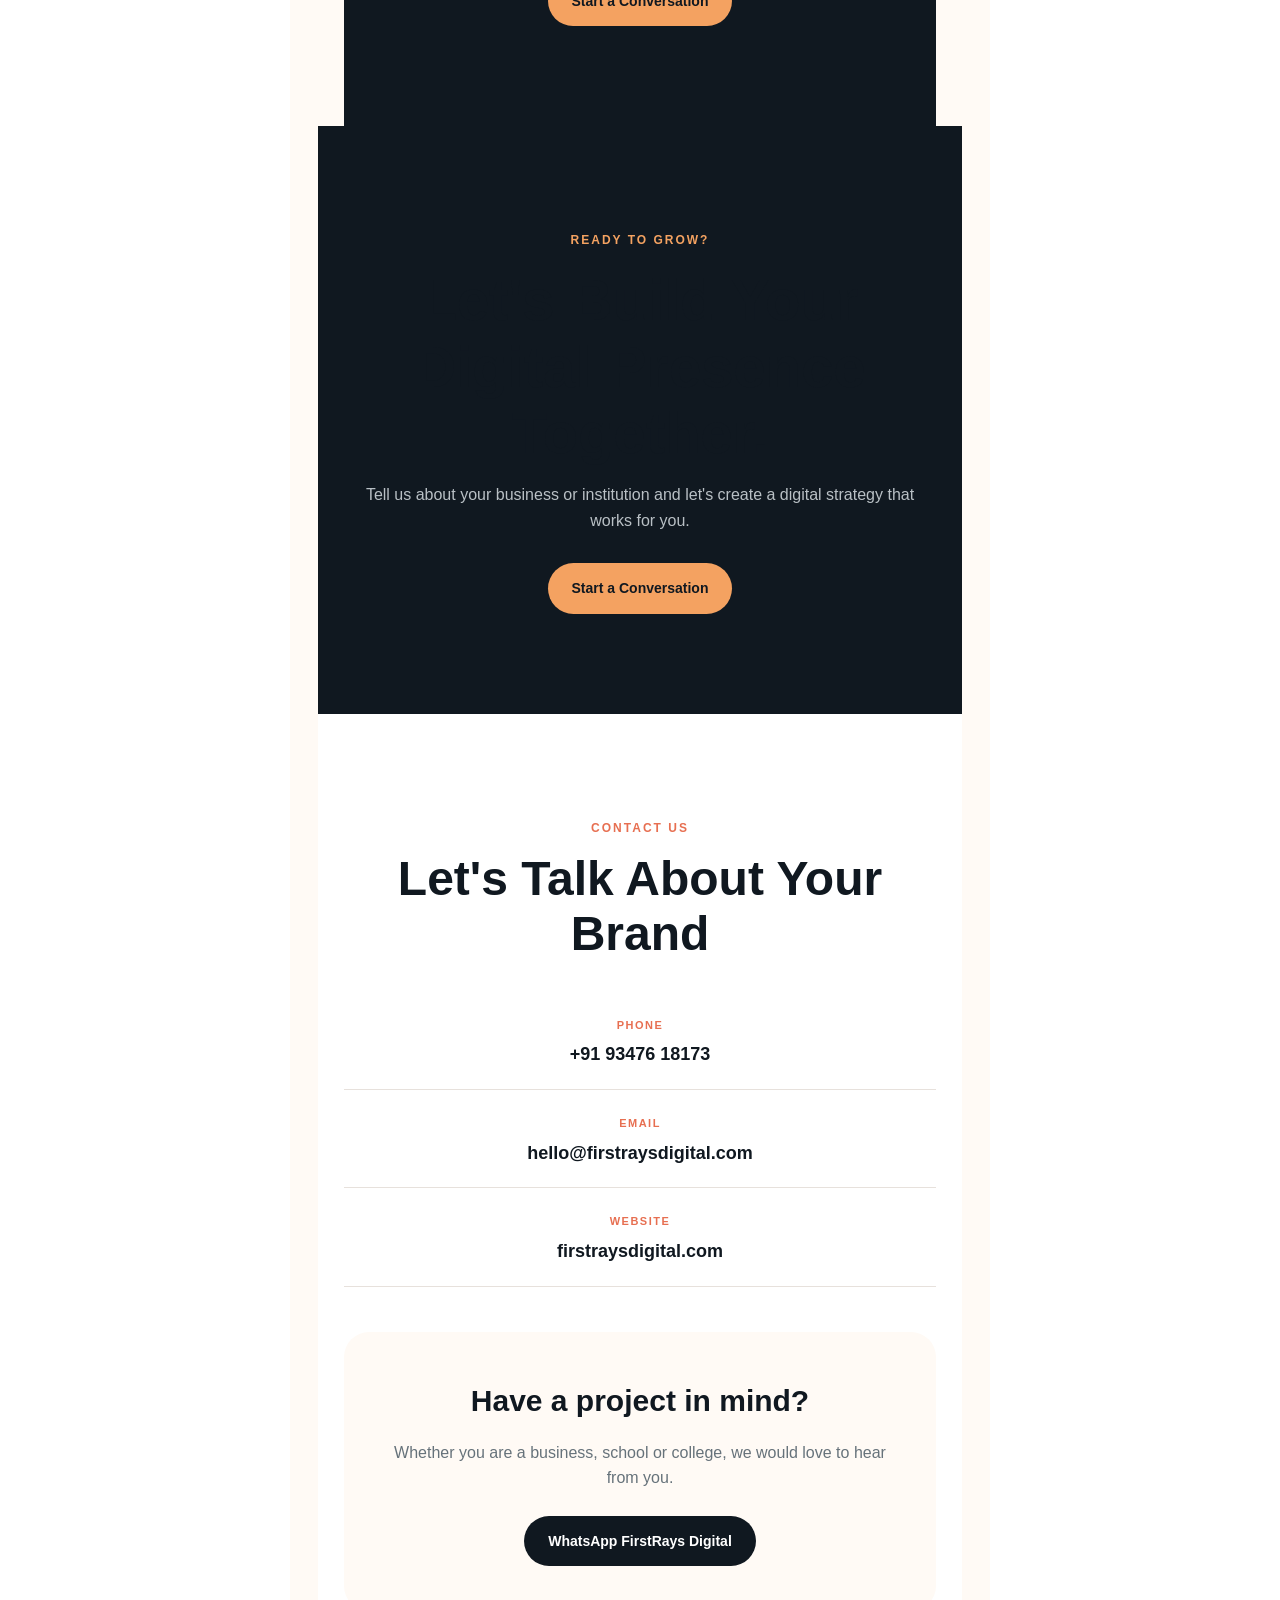
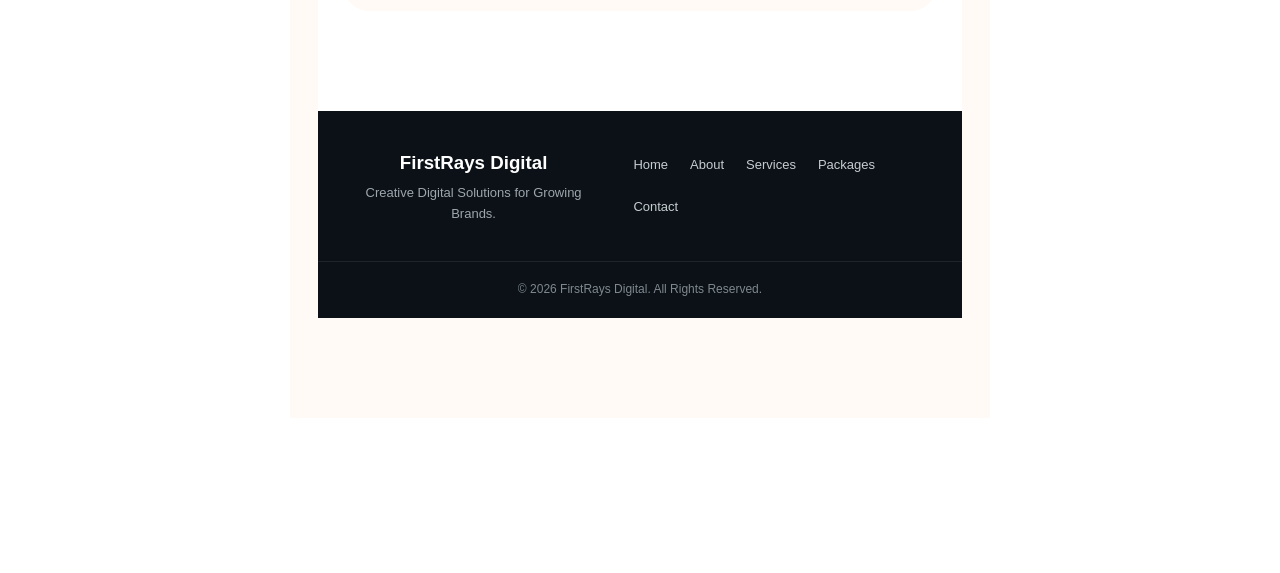
==== commit b5fbd4e2: "Fix packages section structure" ====
--- a/index.html
+++ b/index.html
@@ -265,32 +265,35 @@
     <div class="container">
 
         <!-- Packages -->
-   <section class="packages" id="packages">
+   <section id="packages" class="section packages">
+
     <div class="container">
 
         <div class="section-heading">
             <span>OUR PACKAGES</span>
             <h2>Choose What Fits Your Brand</h2>
             <p>
-                Flexible digital marketing solutions designed for
-                different business and institutional needs.
+                Flexible digital marketing solutions designed for different
+                business and institutional needs.
             </p>
         </div>
 
         <div class="packages-grid">
 
-            <!-- STANDARD -->
+            <!-- SCHOOL GROWTH -->
             <div class="package-card popular">
 
-                <div class="package-badge">POPULAR</div>
-
-                <h3>Standard</h3>
-
-                <div class="package-price">
+                <div class="popular">POPULAR</div>
+
+                <h3>School Growth</h3>
+
+                <div class="price">
                     ₹14,999<span>/month</span>
                 </div>
 
-                <p>For brands ready to grow.</p>
+                <p>
+                    For schools ready to grow their digital presence.
+                </p>
 
                 <ul>
                     <li>Social Media Management</li>
@@ -300,23 +303,26 @@
                     <li>Monthly Performance Report</li>
                 </ul>
 
-                <a href="#contact" class="package-btn">
+                <a href="https://wa.me/919347618173" class="package-button">
                     Get Started
                 </a>
 
             </div>
 
 
-            <!-- PREMIUM -->
+            <!-- SCHOOL PRO -->
             <div class="package-card">
 
-                <h3>Premium</h3>
-
-                <div class="package-price">
+                <h3>School Pro</h3>
+
+                <div class="price">
                     ₹24,999<span>/month</span>
                 </div>
 
-                <p>Complete digital presence.</p>
+                <p>
+                    Complete digital presence for schools seeking
+                    stronger visibility and engagement.
+                </p>
 
                 <ul>
                     <li>Complete Social Media Management</li>
@@ -327,7 +333,7 @@
                     <li>Detailed Performance Reports</li>
                 </ul>
 
-                <a href="#contact" class="package-btn">
+                <a href="https://wa.me/919347618173" class="package-button">
                     Get Started
                 </a>
 
@@ -336,6 +342,7 @@
         </div>
 
     </div>
+
 </section>
 
     <!-- CTA -->
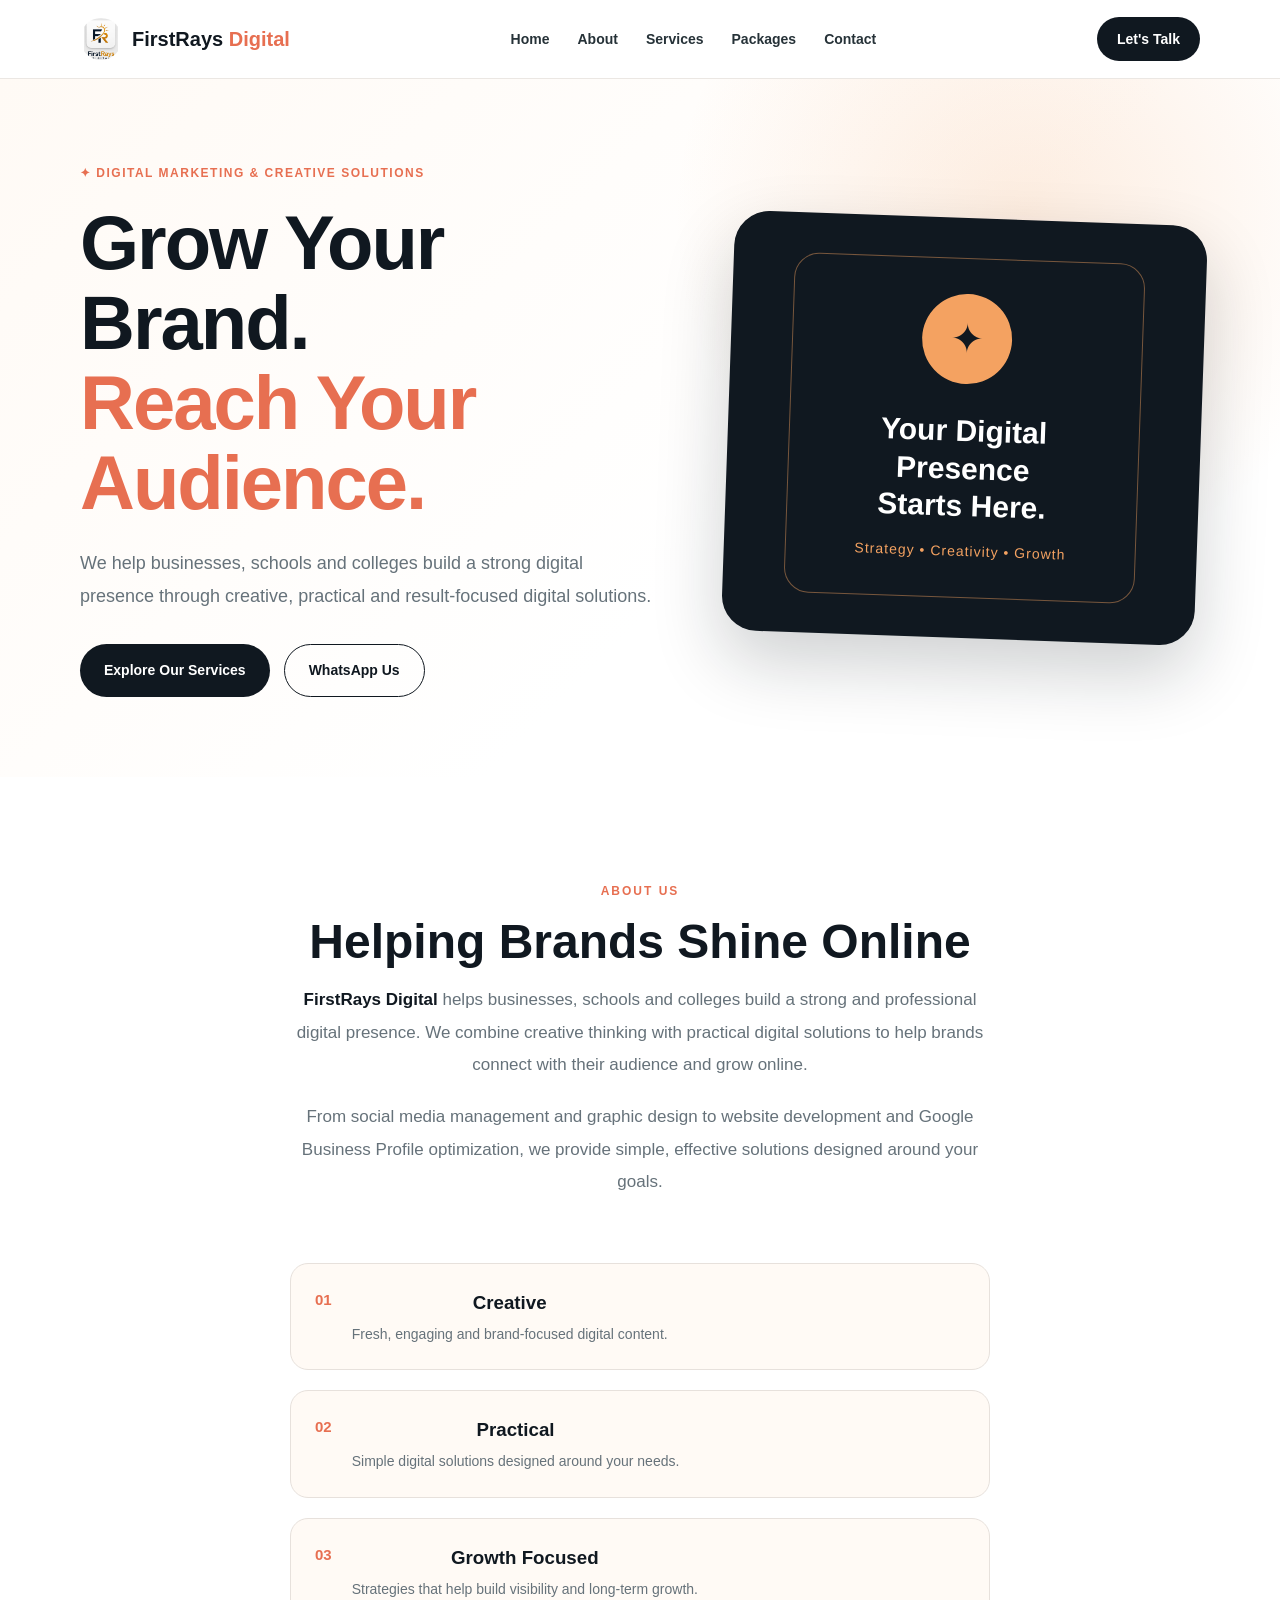
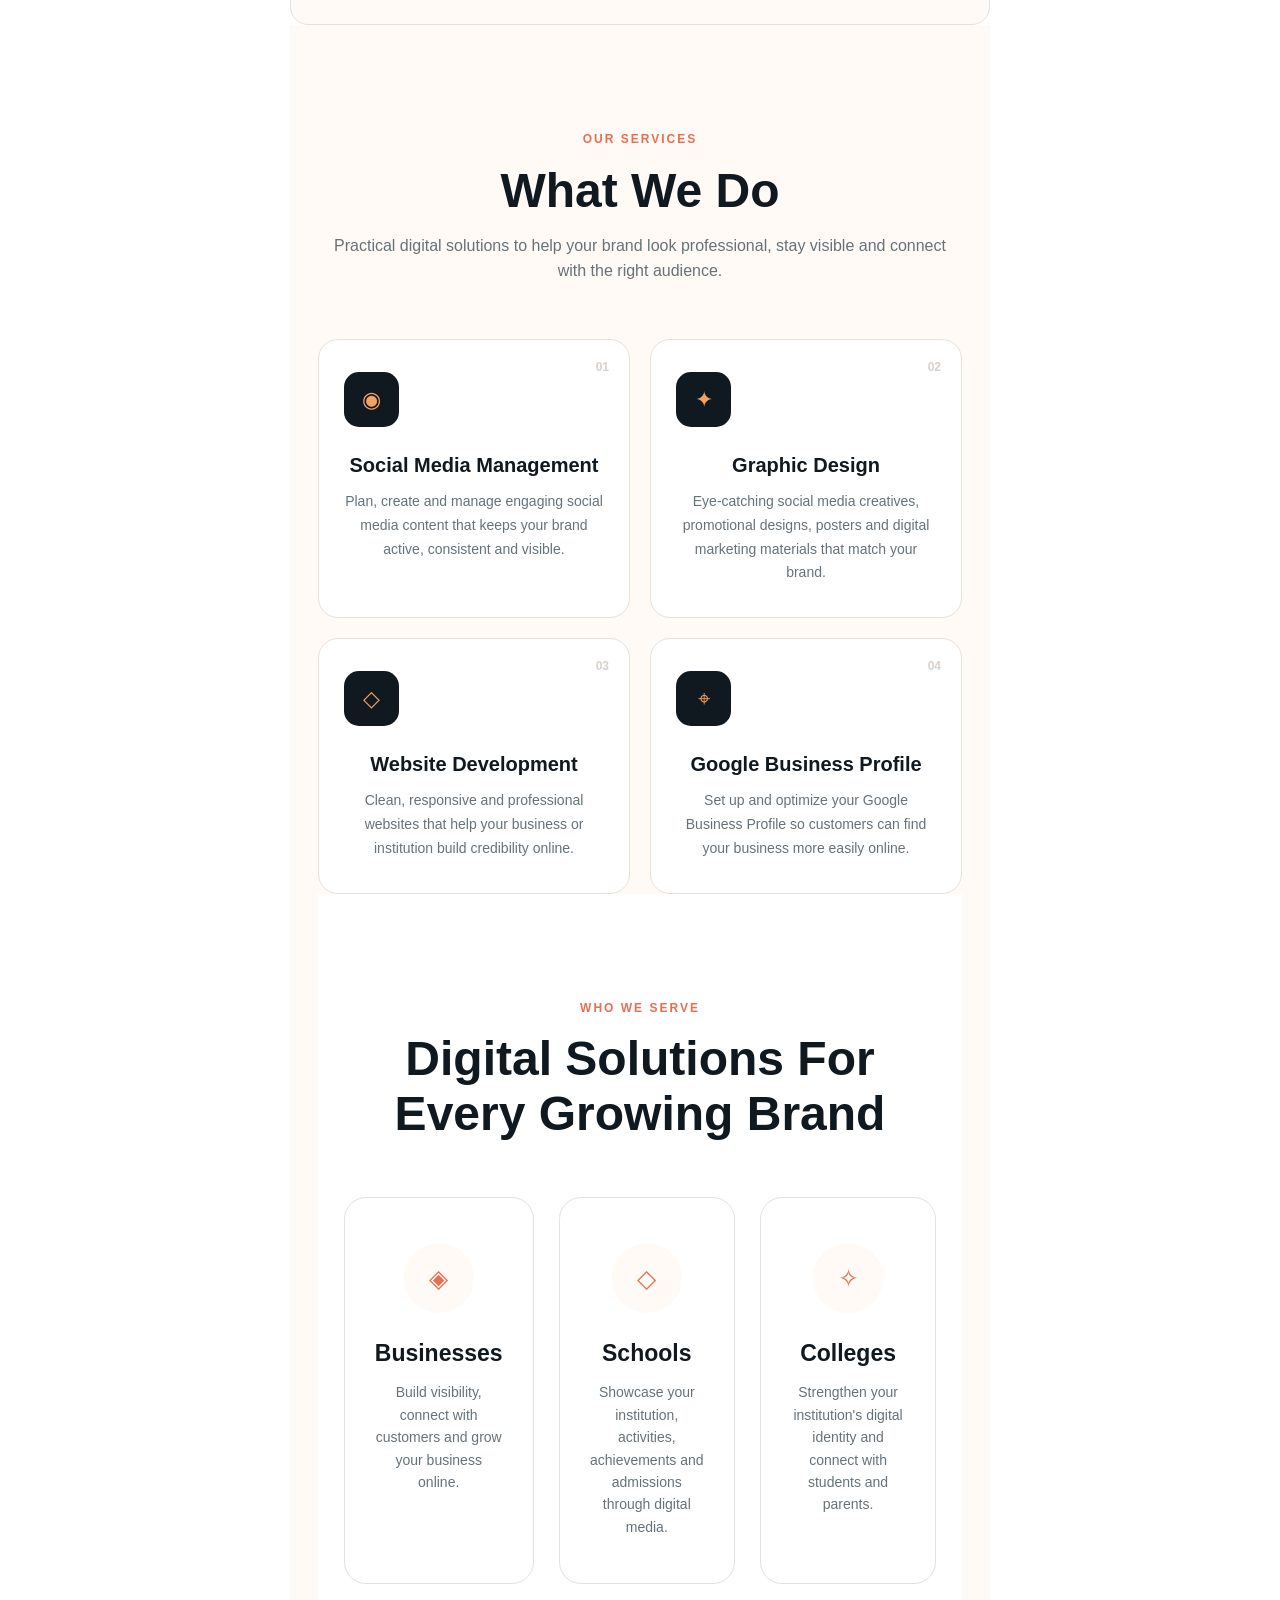
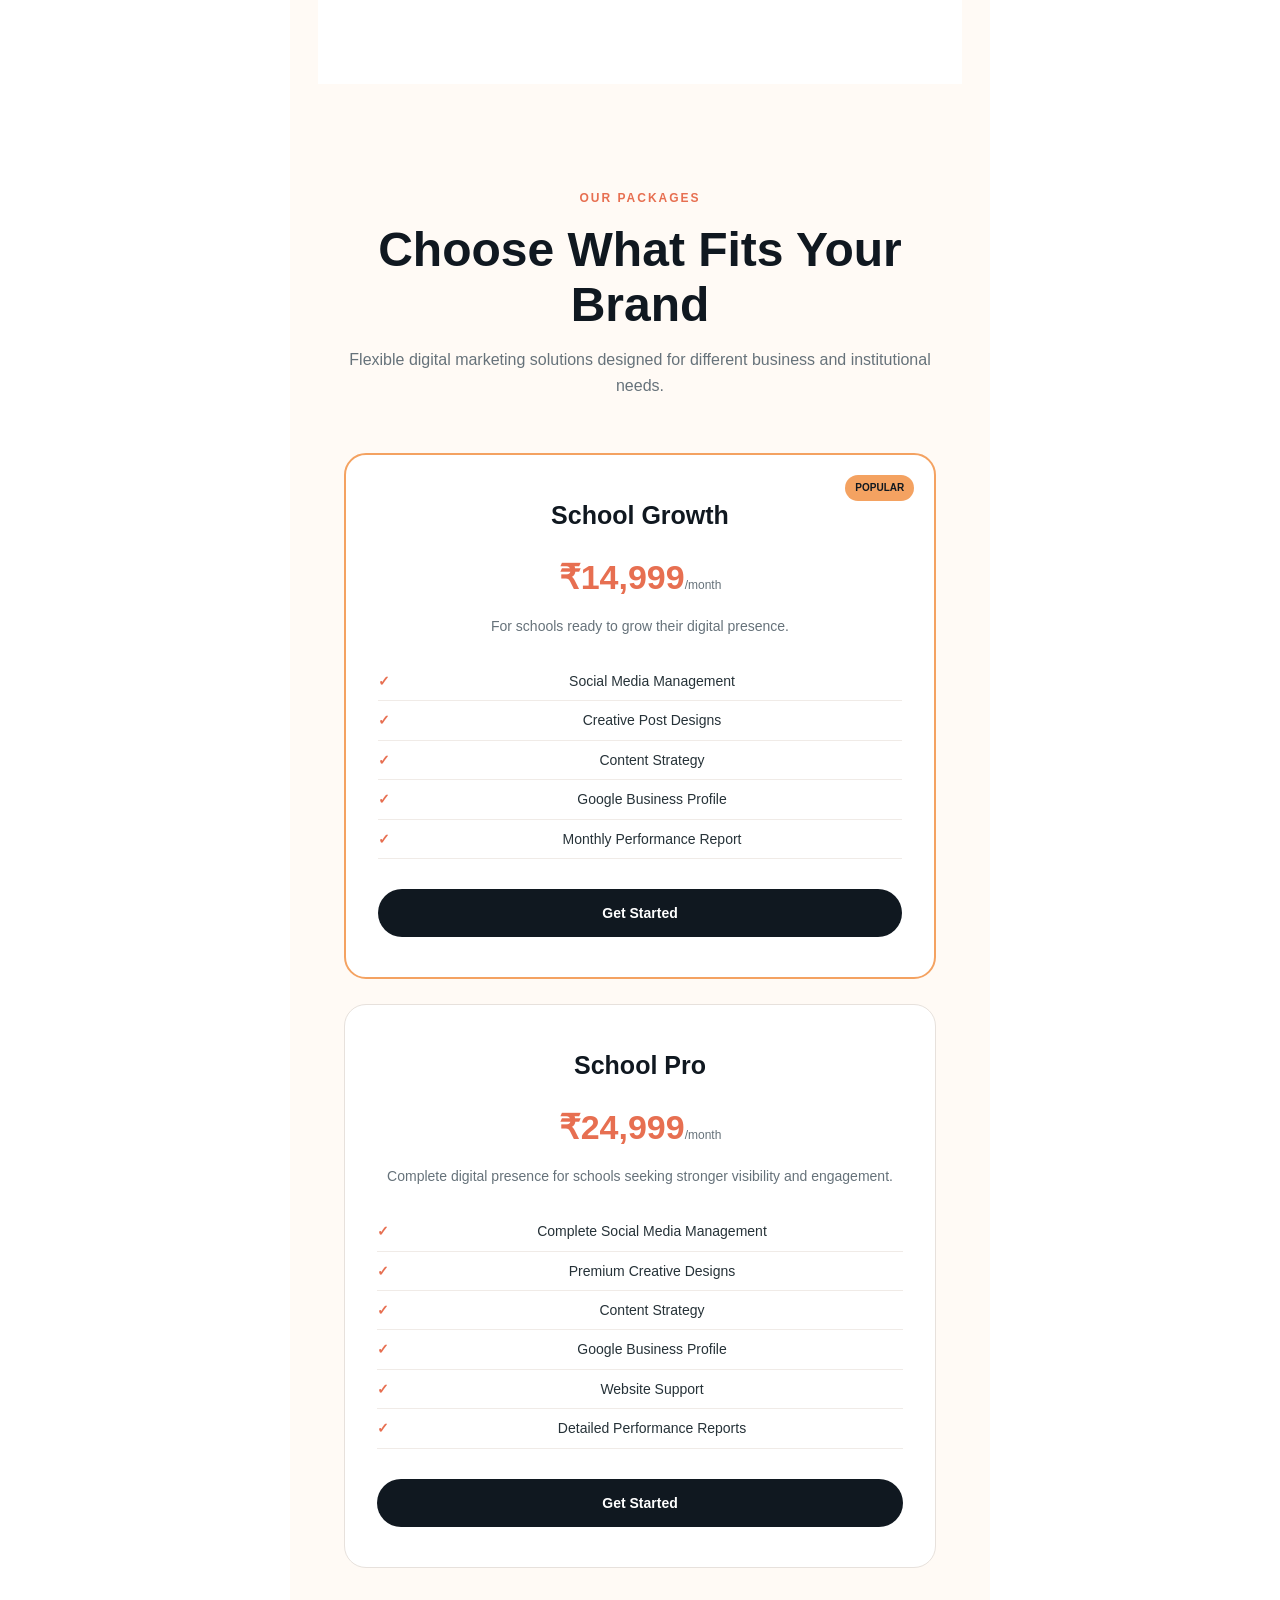
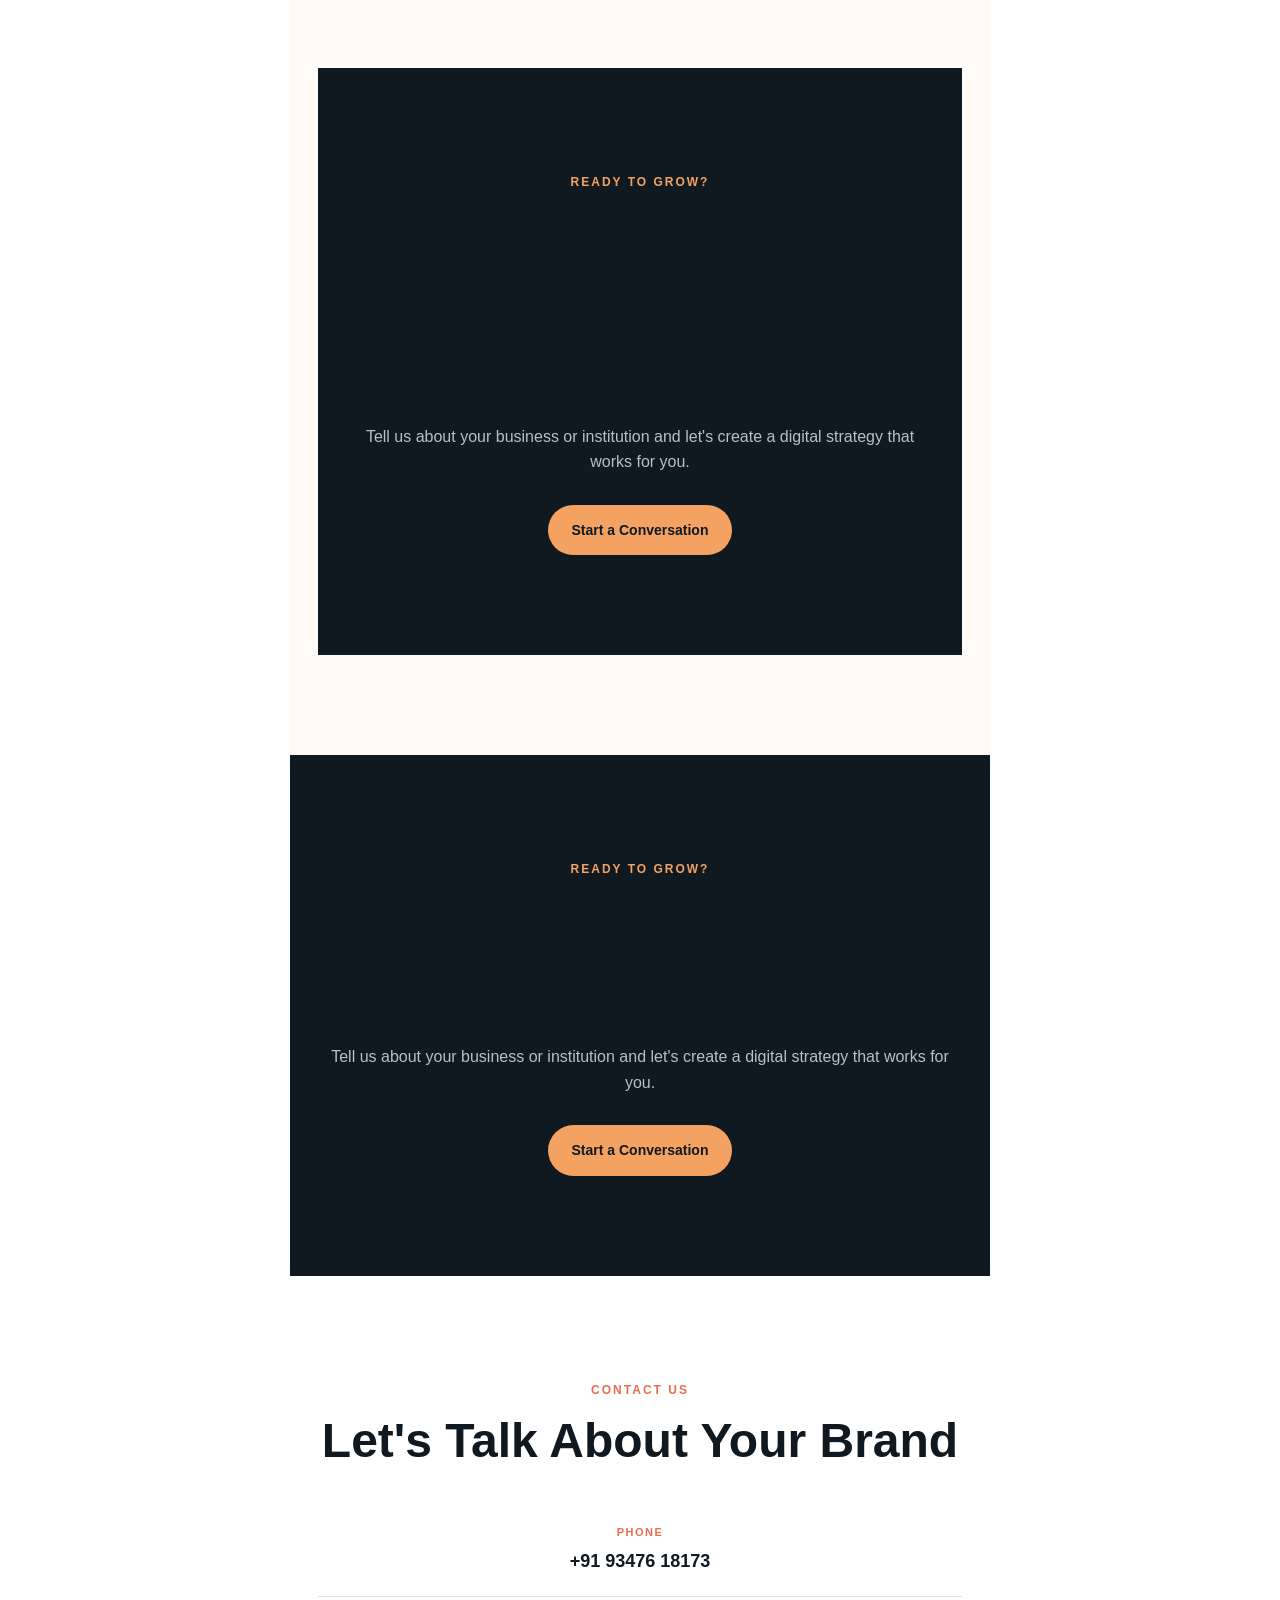
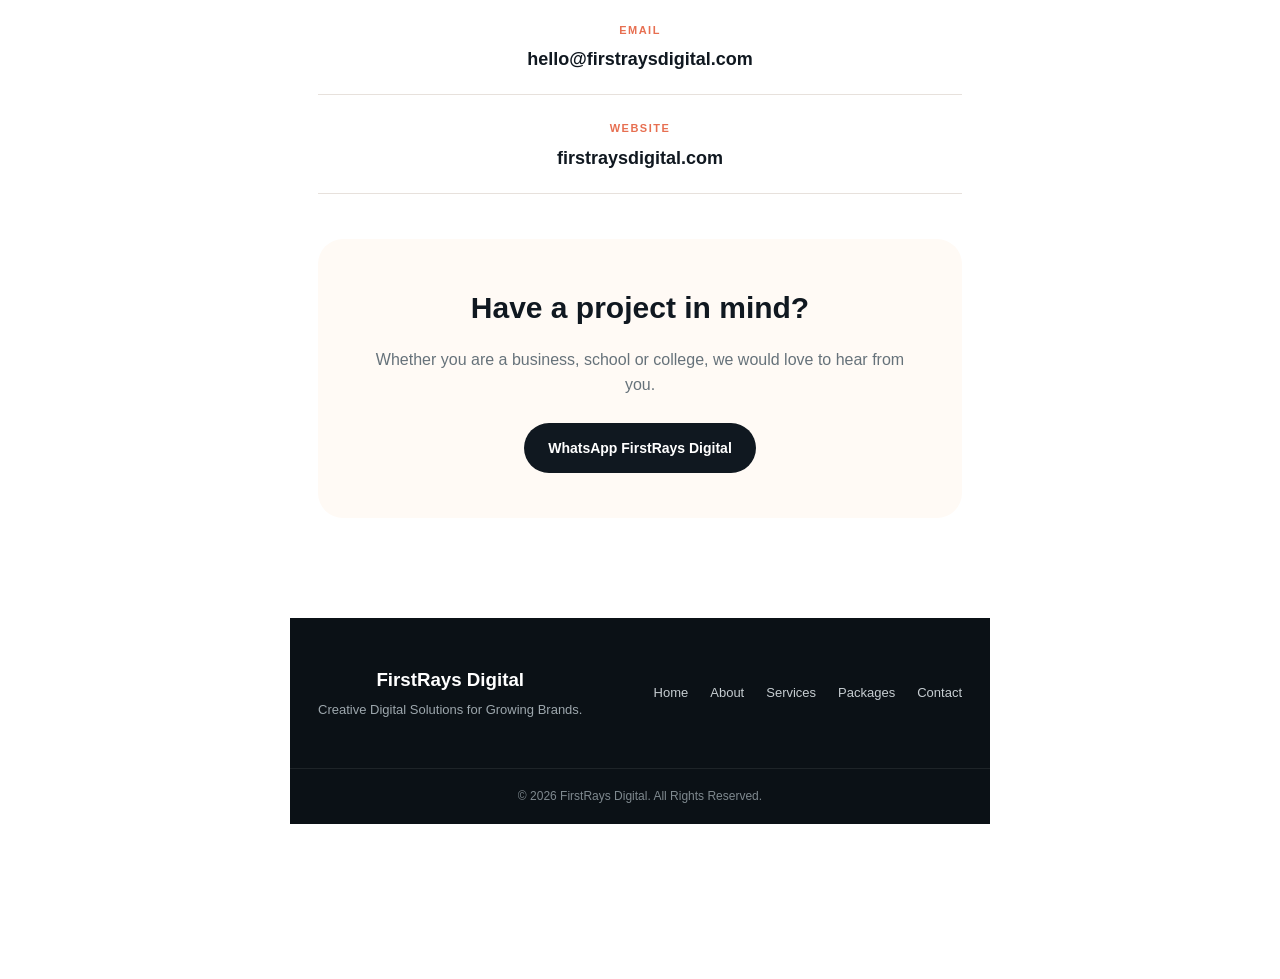
==== commit 309a8021: "Fix packages section and remove basic plan" ====
--- a/index.html
+++ b/index.html
@@ -261,11 +261,7 @@
 
 
     <!-- Packages -->
-   <section class="packages" id="packages">
-    <div class="container">
-
-        <!-- Packages -->
-   <section id="packages" class="section packages">
+<section id="packages" class="section packages">
 
     <div class="container">
 
@@ -281,7 +277,7 @@
         <div class="packages-grid">
 
             <!-- SCHOOL GROWTH -->
-            <div class="package-card popular">
+            <div class="package-card featured">
 
                 <div class="popular">POPULAR</div>
 
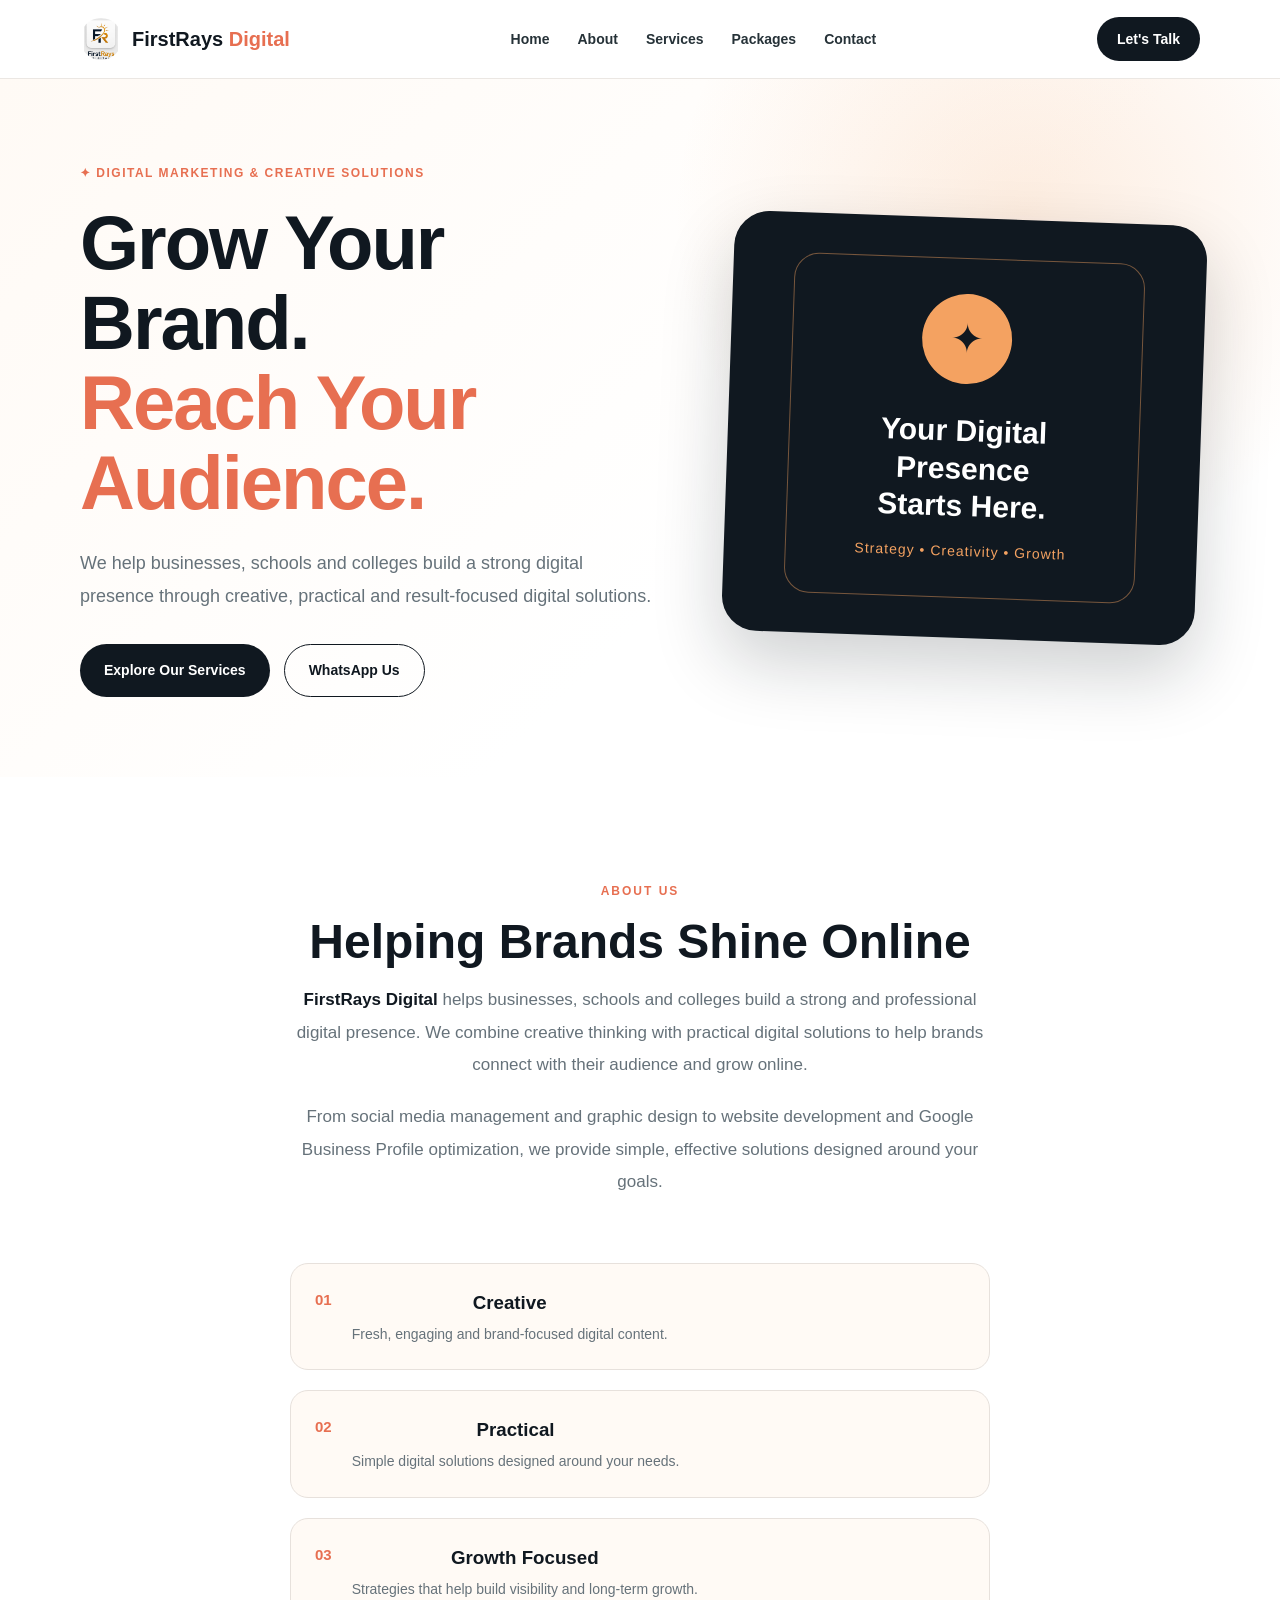
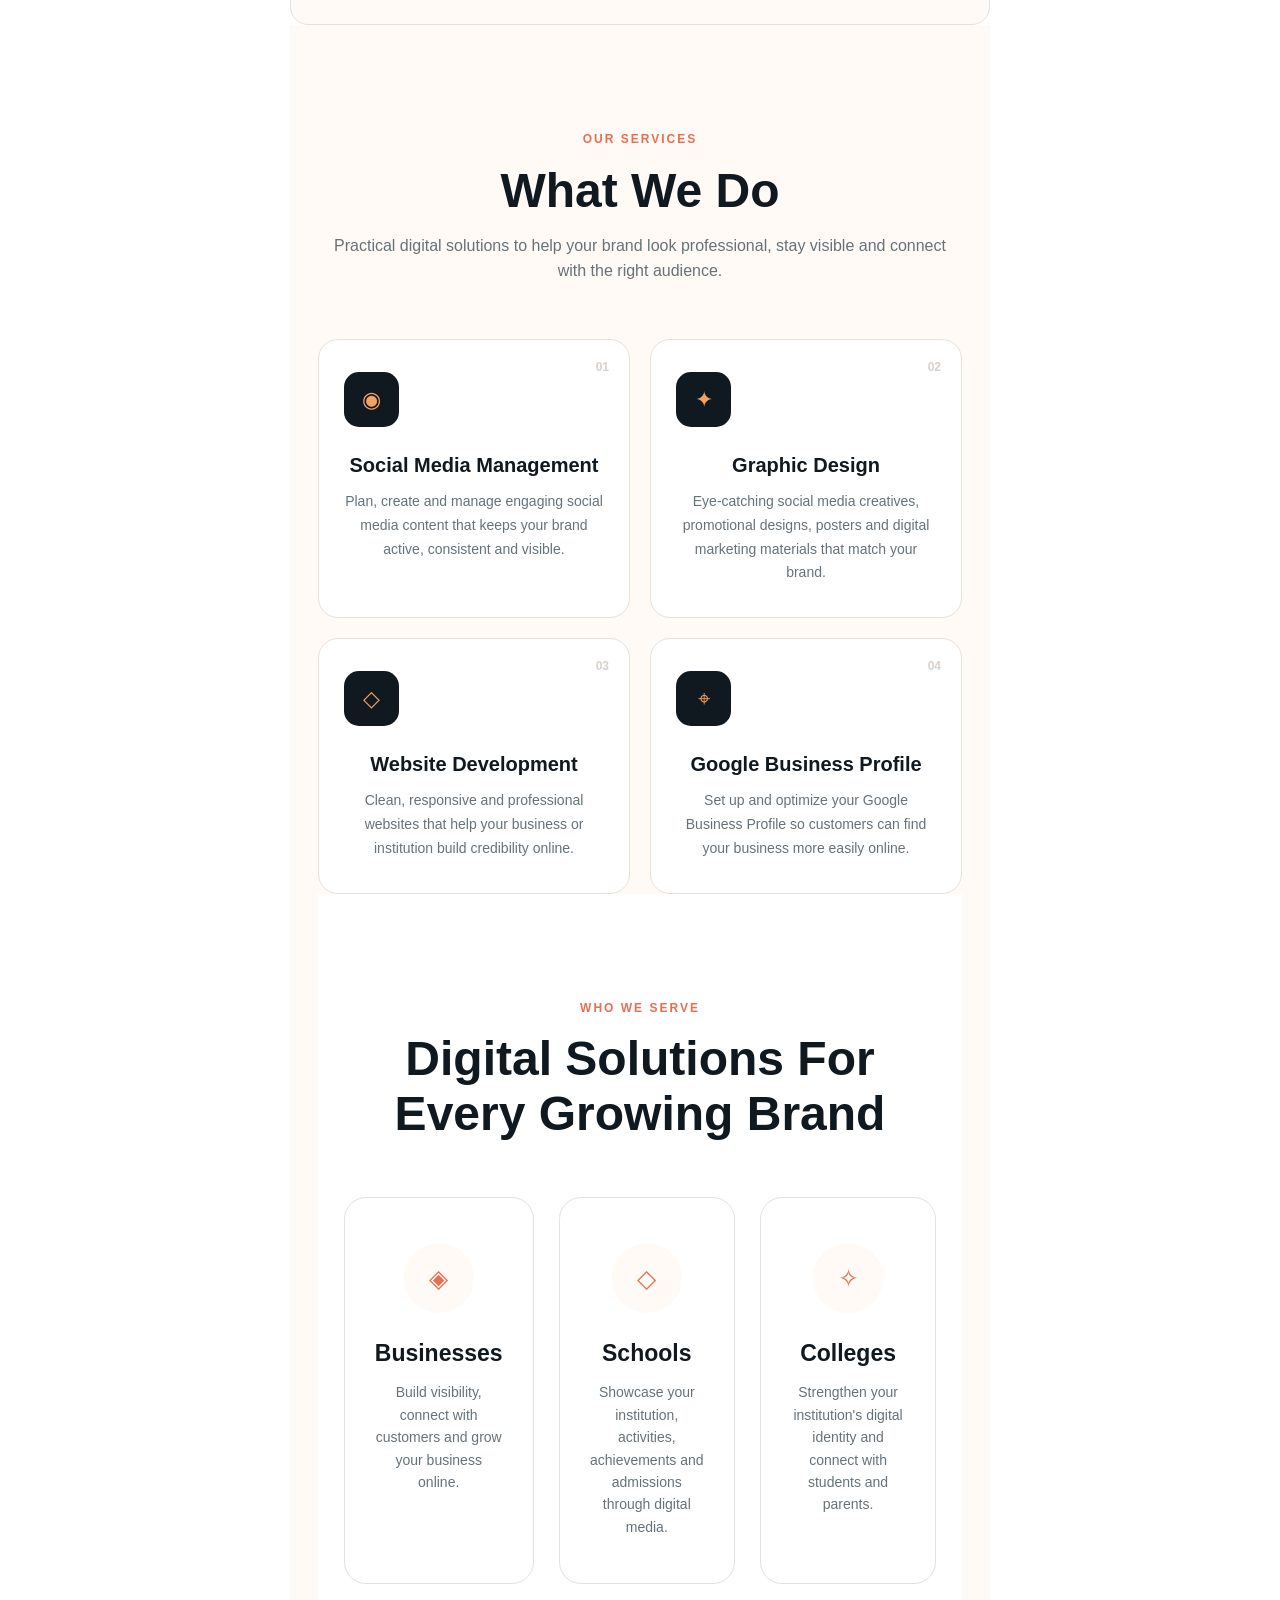
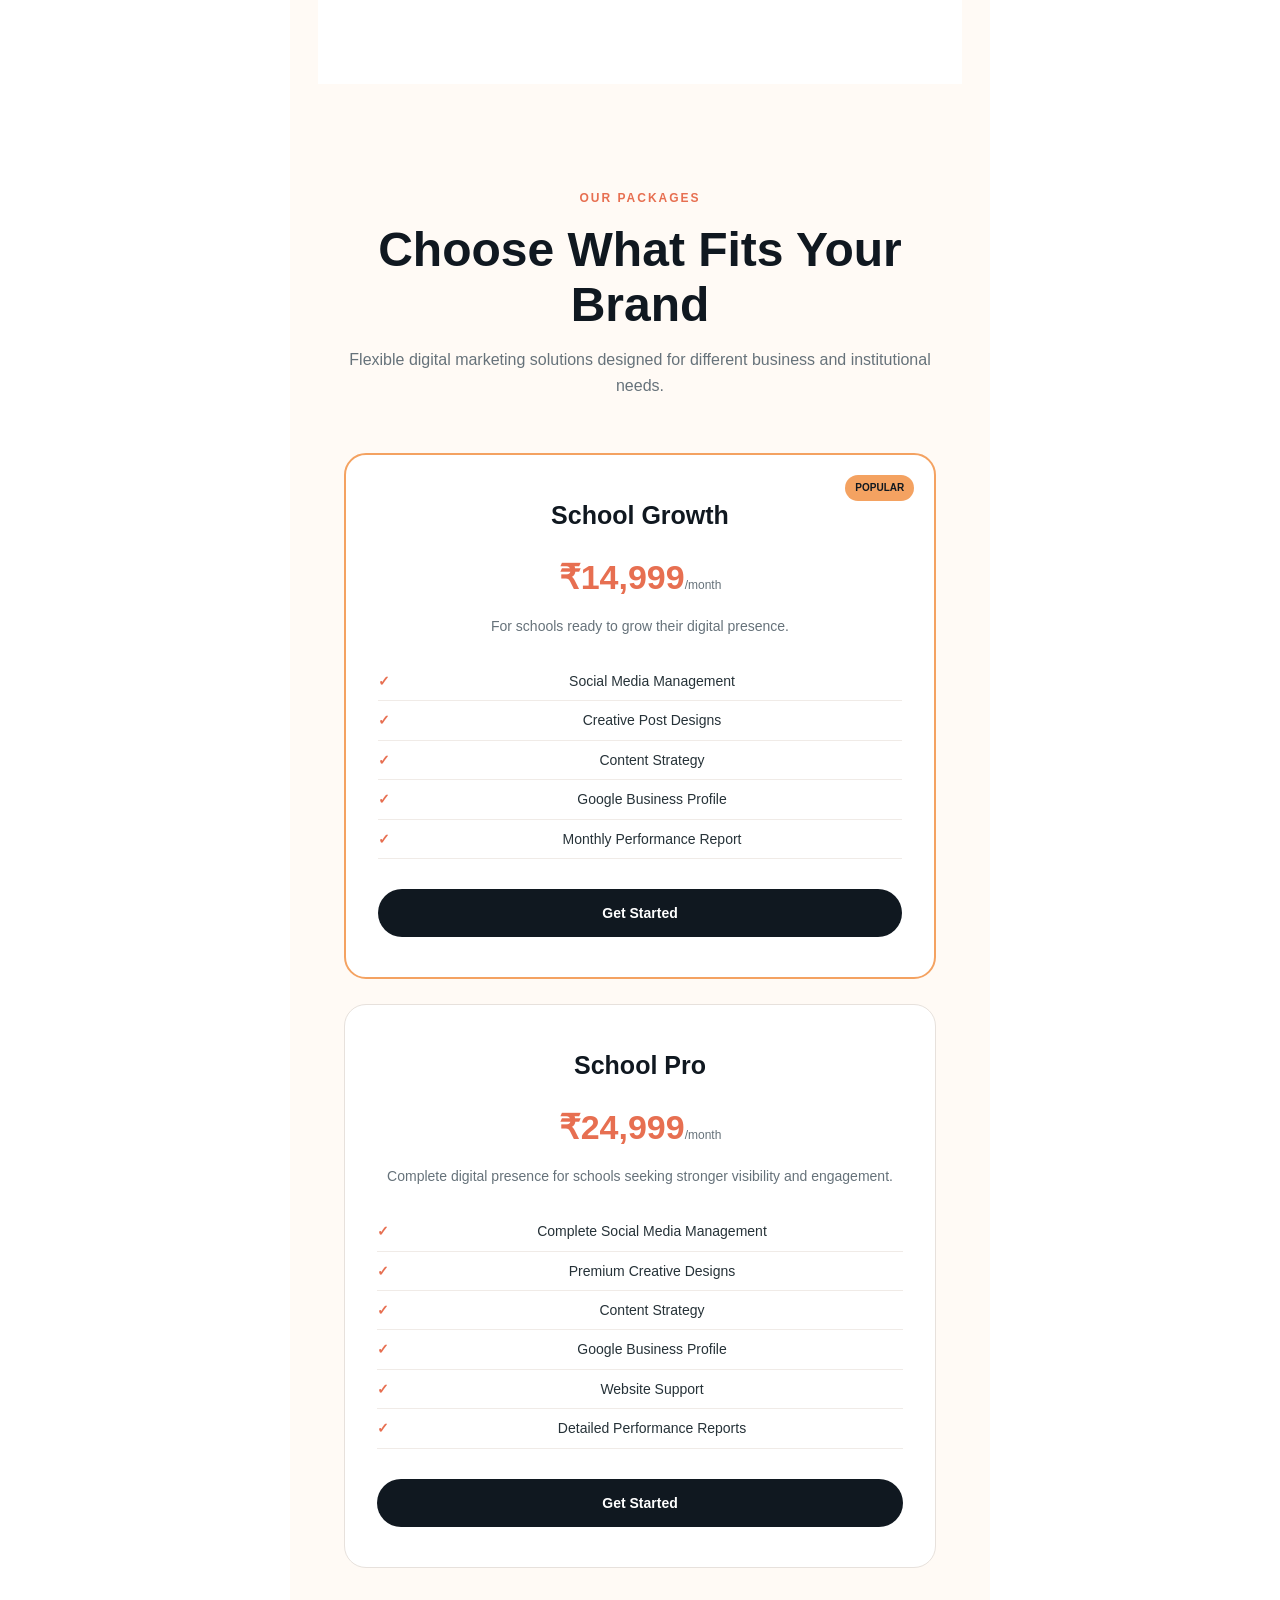
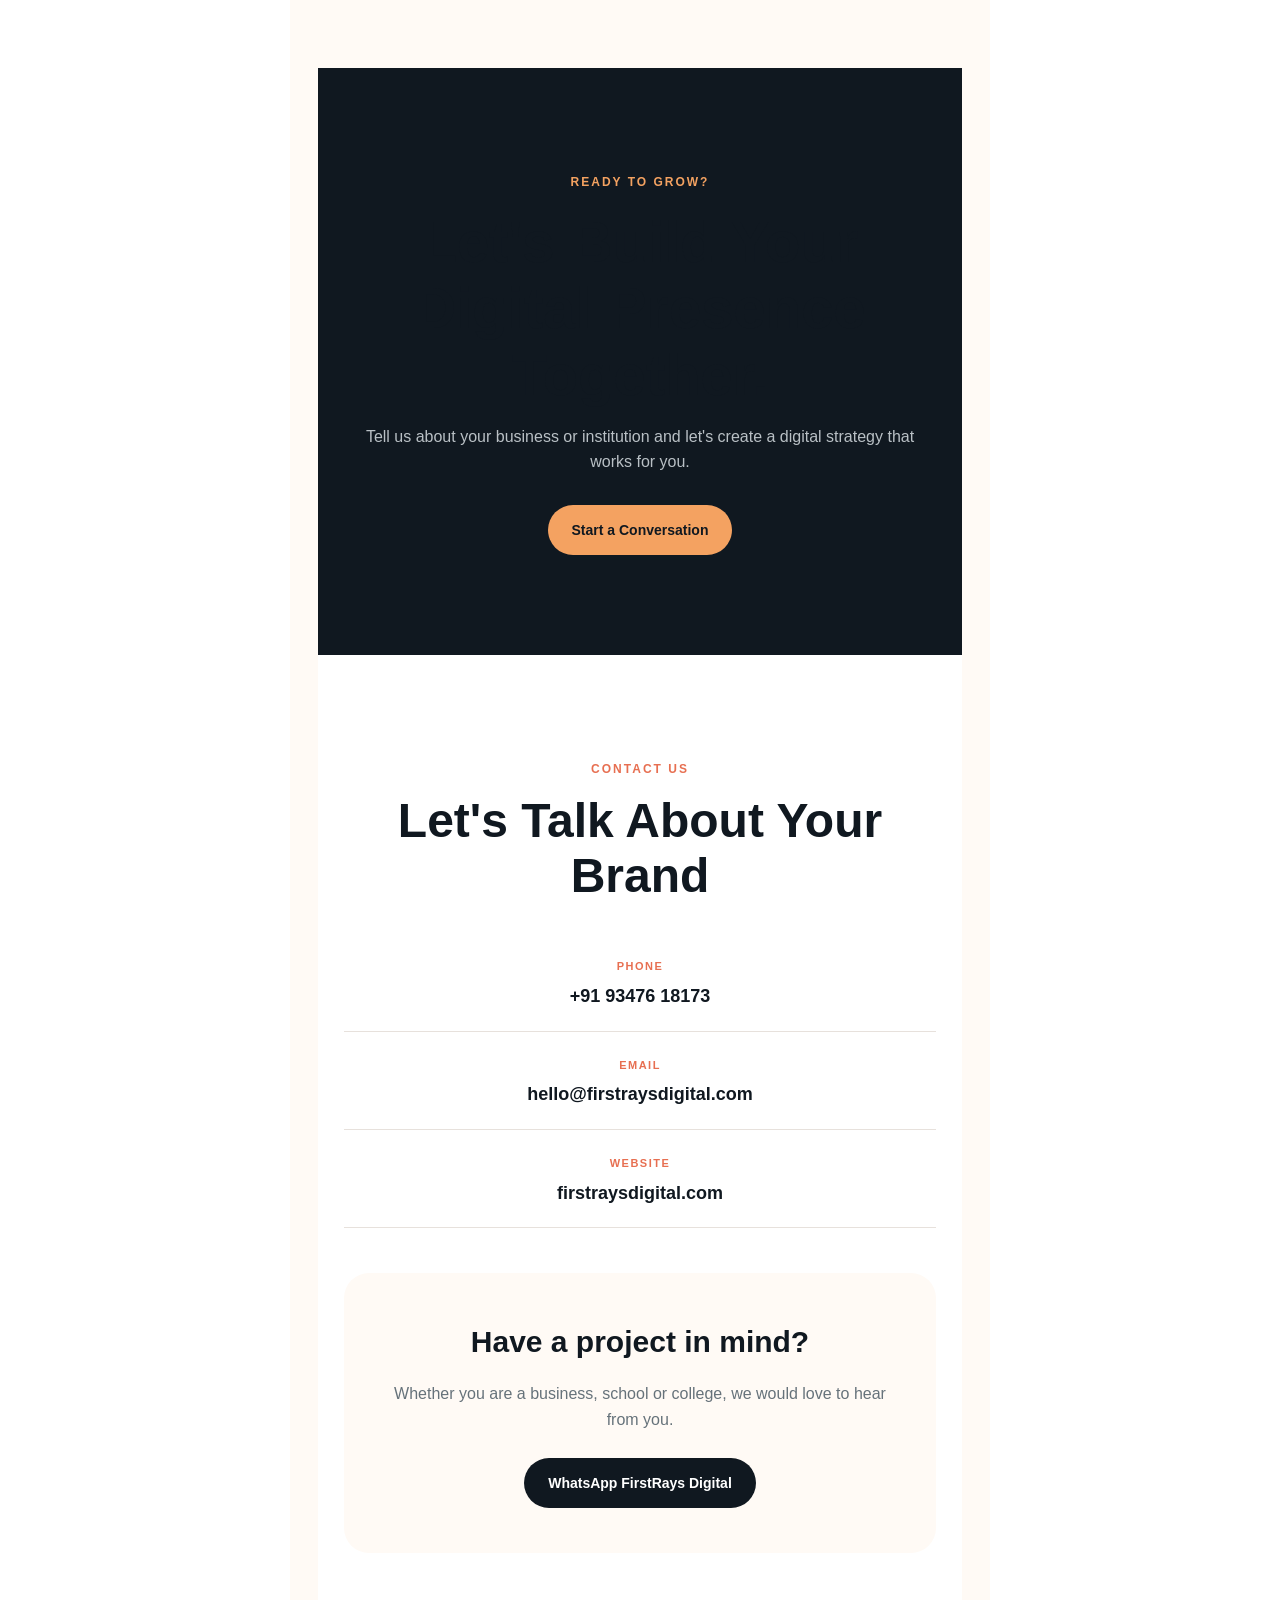
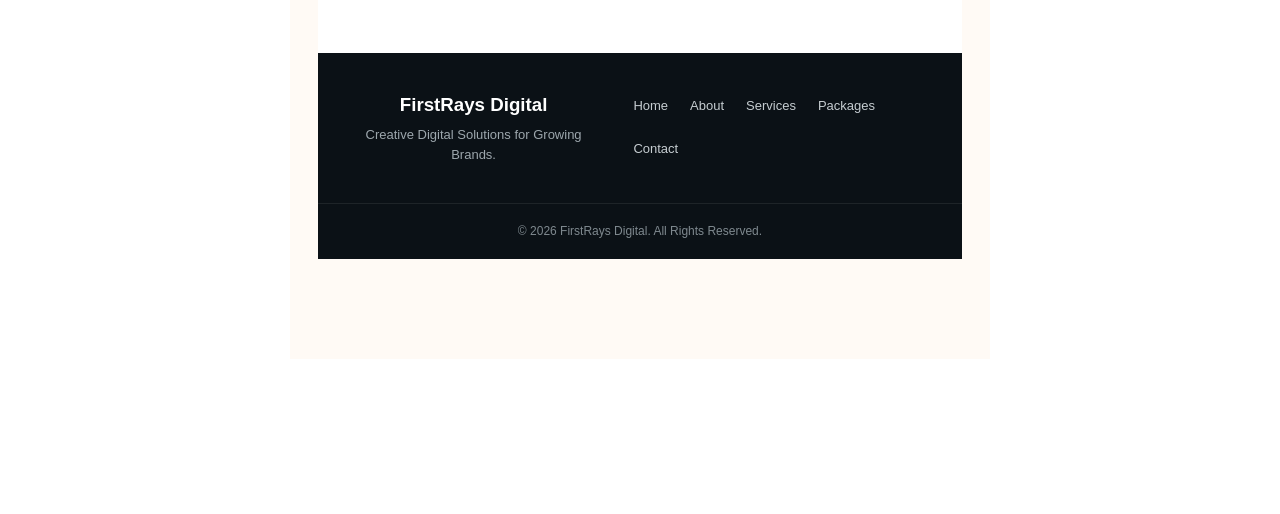
==== commit 9fda713e: "Remove duplicate CTA section" ====
--- a/index.html
+++ b/index.html
@@ -341,34 +341,6 @@
 
 </section>
 
-    <!-- CTA -->
-    <section class="cta">
-
-        <div class="container cta-content">
-
-            <span>READY TO GROW?</span>
-
-            <h2>
-                Let's Build Your Digital Presence Together.
-            </h2>
-
-            <p>
-                Tell us about your business or institution and let's create
-                a digital strategy that works for you.
-            </p>
-
-            <a href="https://wa.me/919347618173" class="cta-button">
-                Start a Conversation
-            </a>
-
-        </div>
-
-    </section>
-
-
-
-    </div>
-</section>
 
     <!-- CTA -->
     <section class="cta">
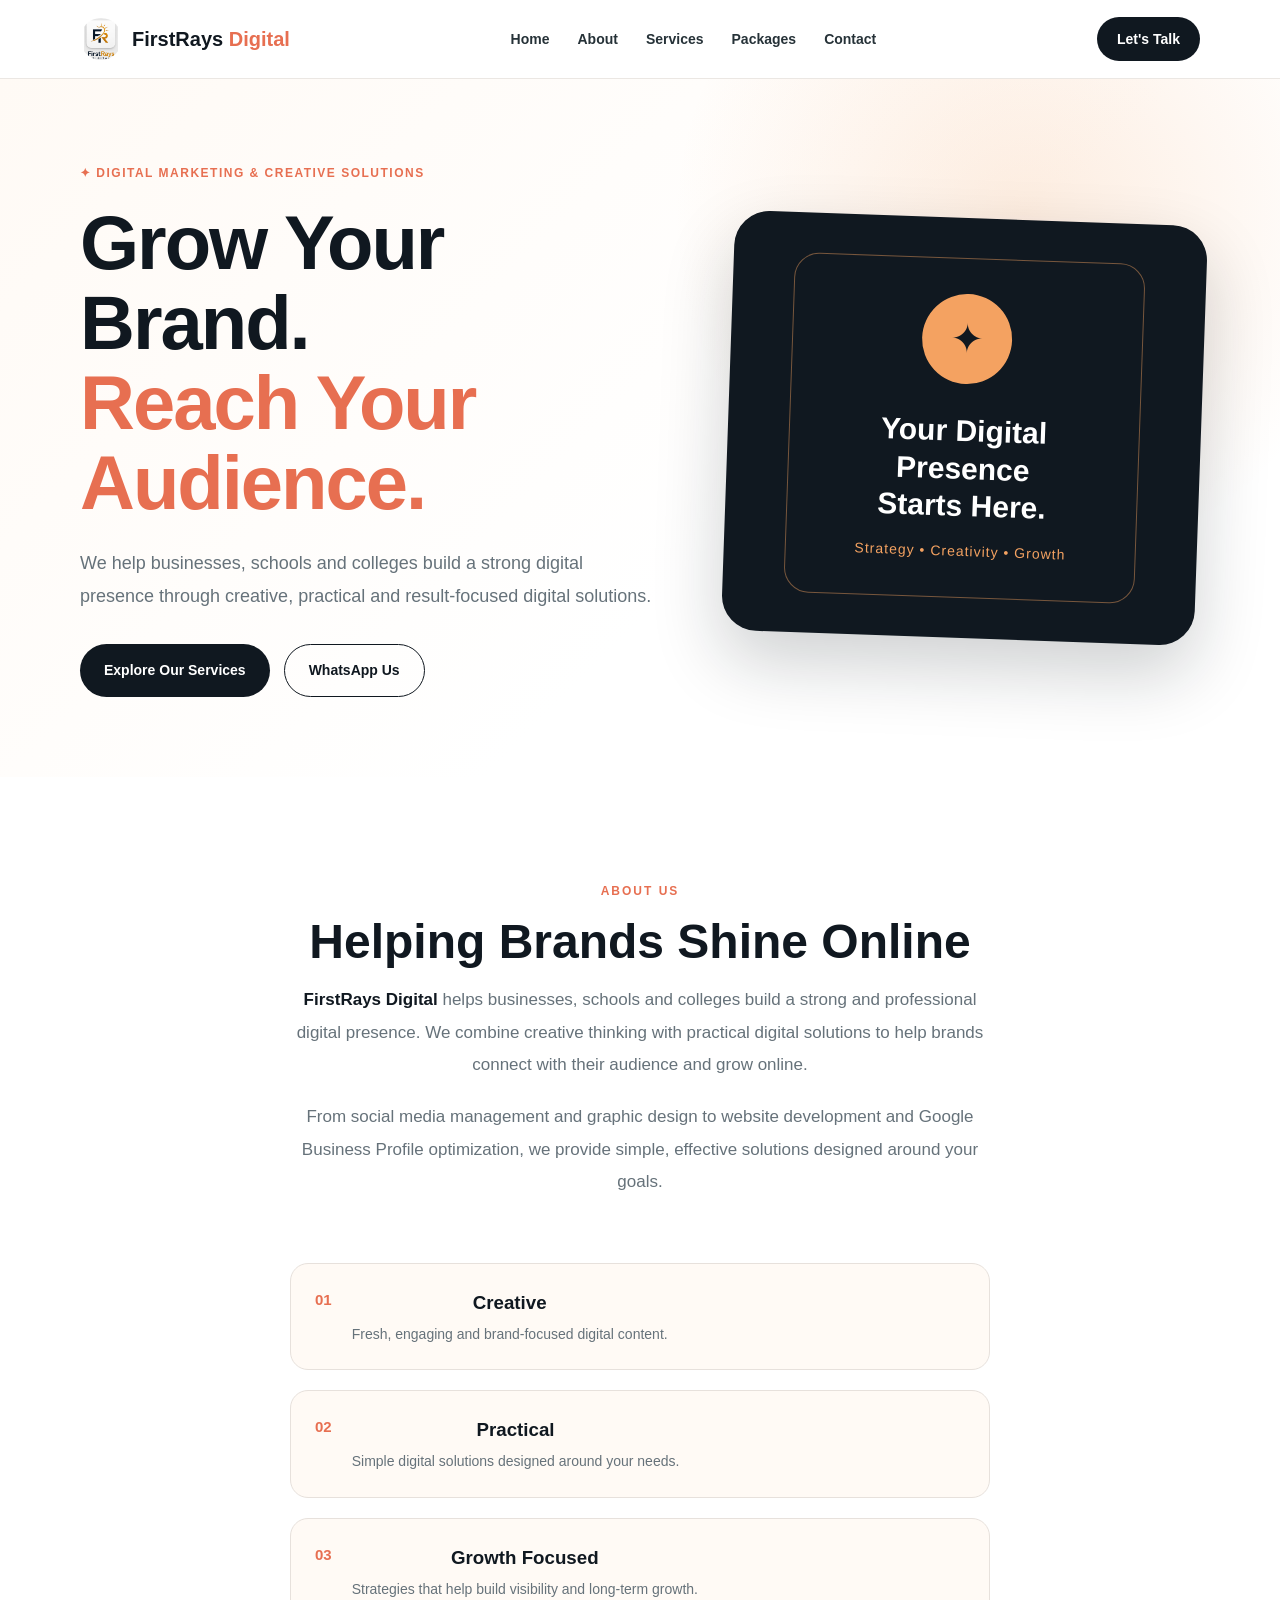
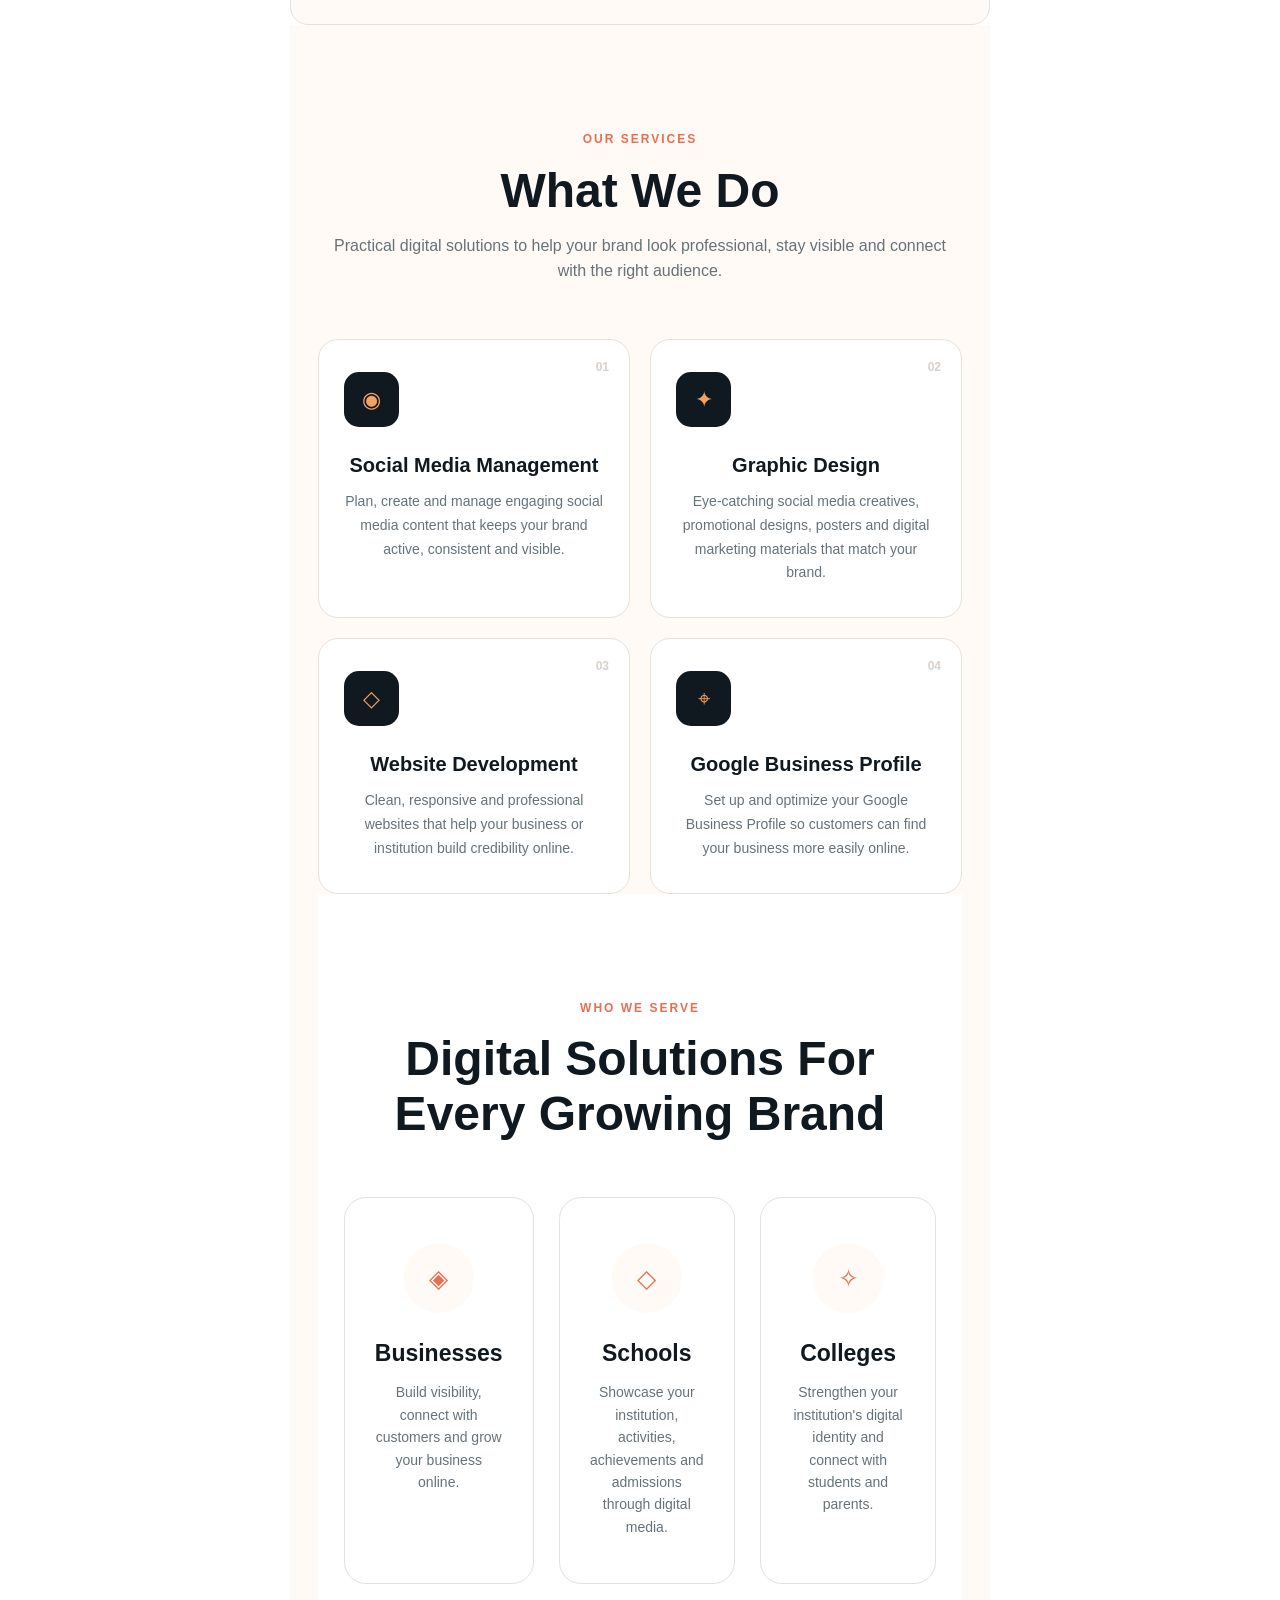
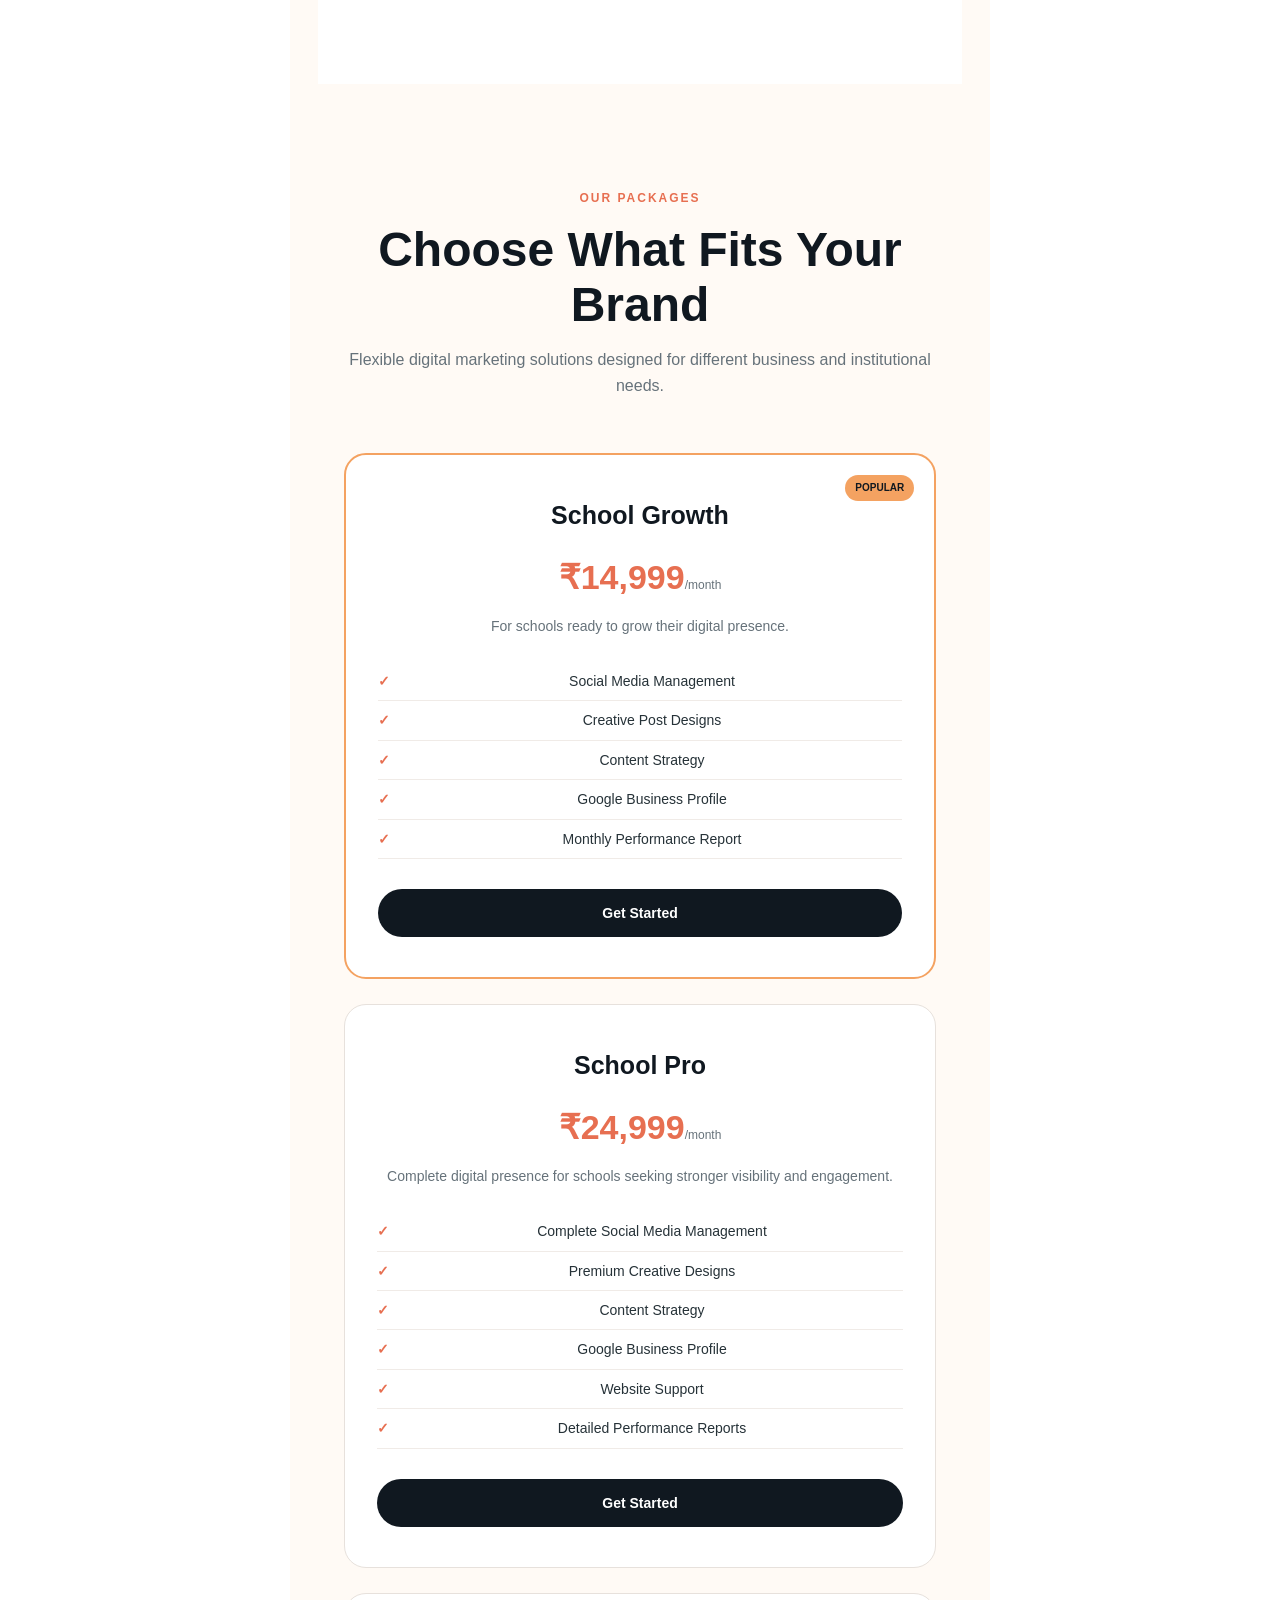
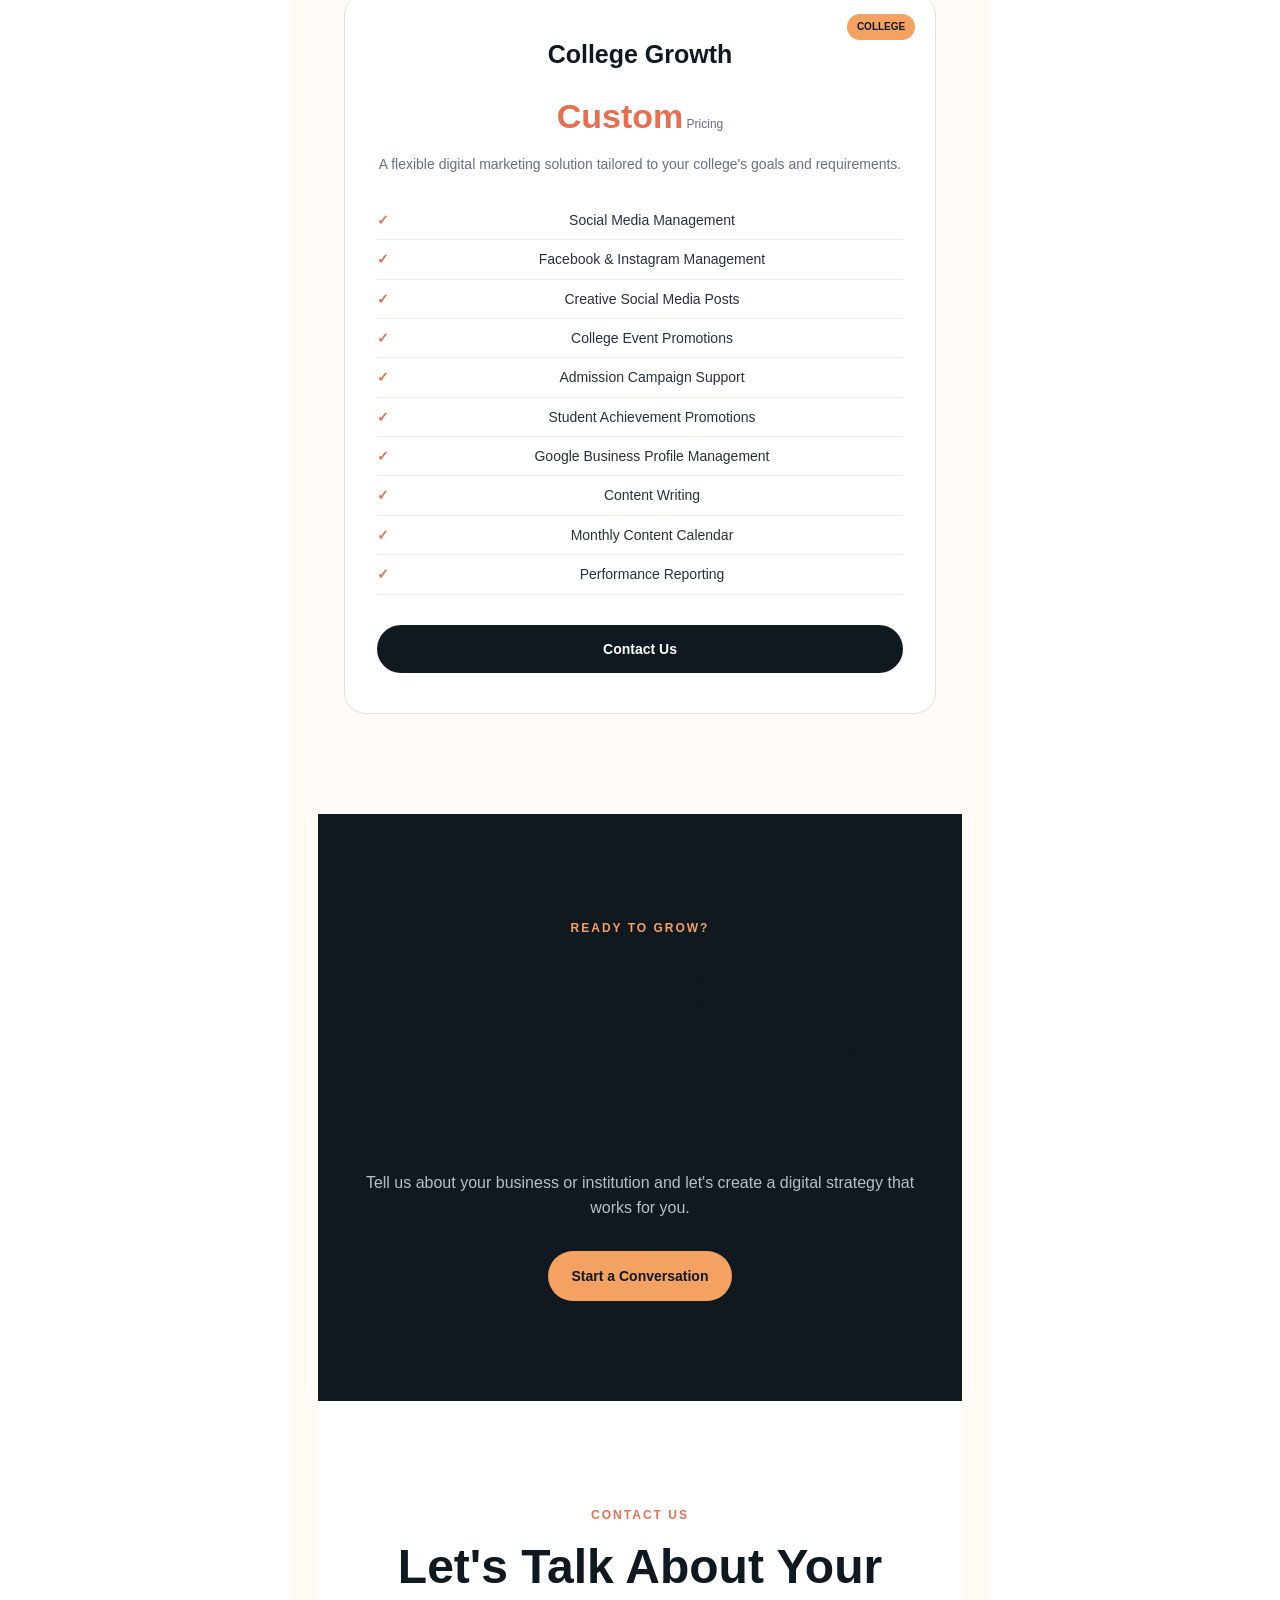
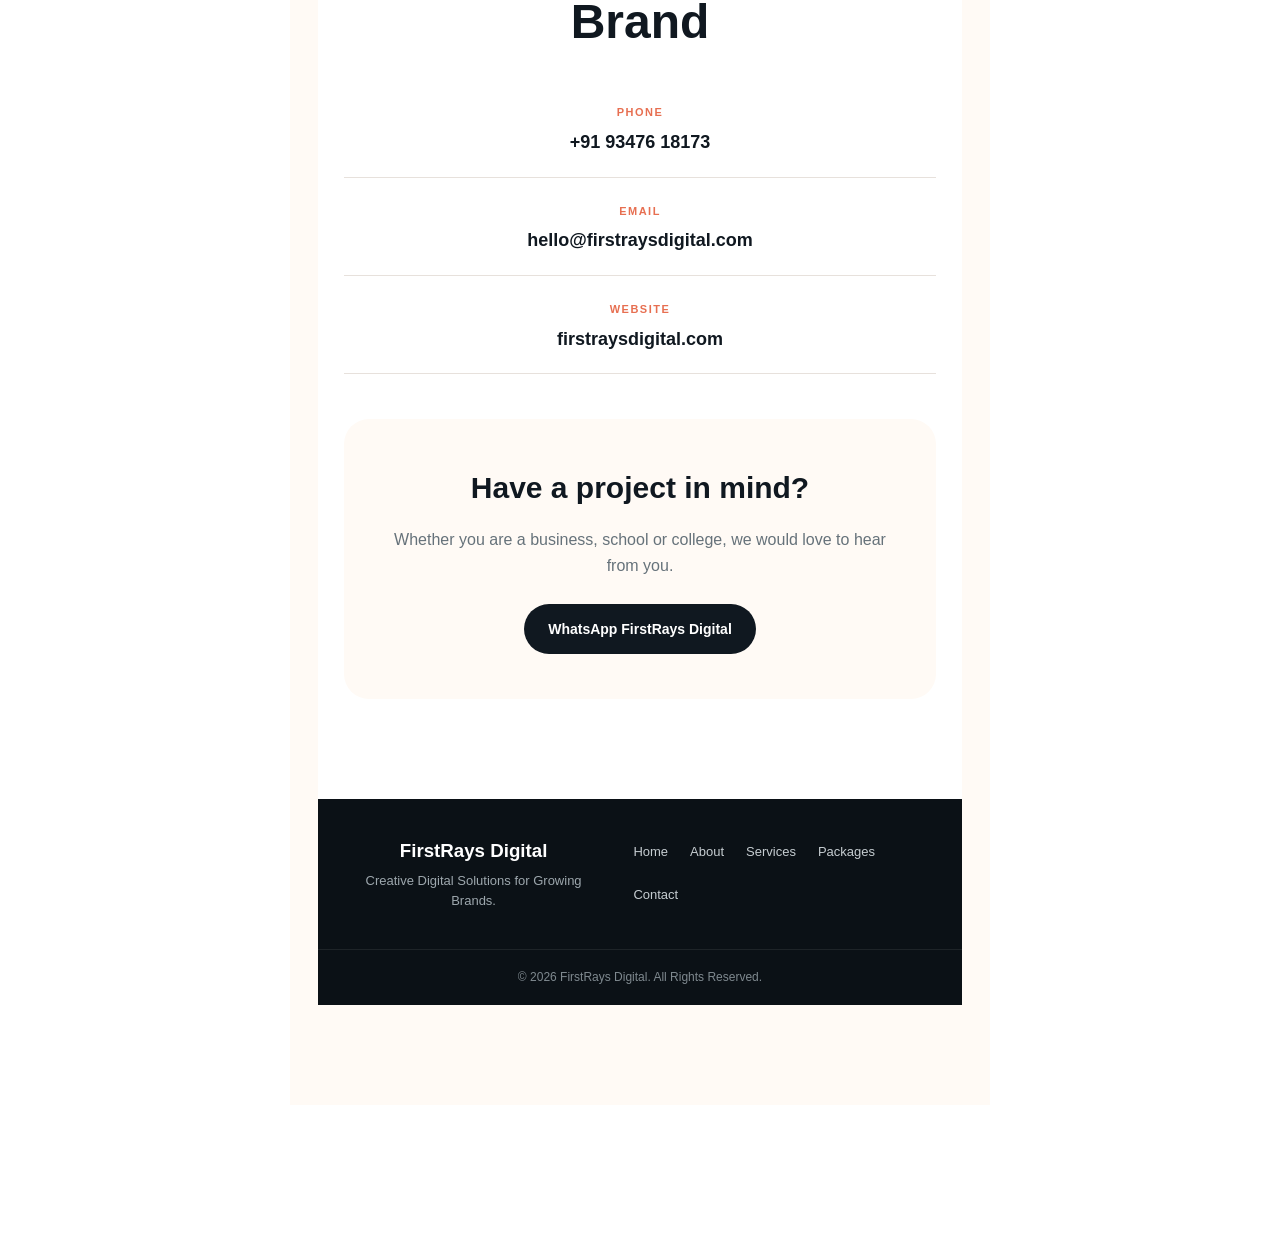
==== commit ffc82dd8: "Add college growth package" ====
--- a/index.html
+++ b/index.html
@@ -335,6 +335,41 @@
 
             </div>
 
+            <!-- COLLEGE GROWTH -->
+<div class="package-card">
+
+    <div class="popular">COLLEGE</div>
+
+    <h3>College Growth</h3>
+
+    <div class="price">
+        Custom<span> Pricing</span>
+    </div>
+
+    <p>
+        A flexible digital marketing solution tailored
+        to your college's goals and requirements.
+    </p>
+
+    <ul>
+        <li>Social Media Management</li>
+        <li>Facebook & Instagram Management</li>
+        <li>Creative Social Media Posts</li>
+        <li>College Event Promotions</li>
+        <li>Admission Campaign Support</li>
+        <li>Student Achievement Promotions</li>
+        <li>Google Business Profile Management</li>
+        <li>Content Writing</li>
+        <li>Monthly Content Calendar</li>
+        <li>Performance Reporting</li>
+    </ul>
+
+    <a href="https://wa.me/919347618173" class="package-button">
+        Contact Us
+    </a>
+
+</div>
+
         </div>
 
     </div>
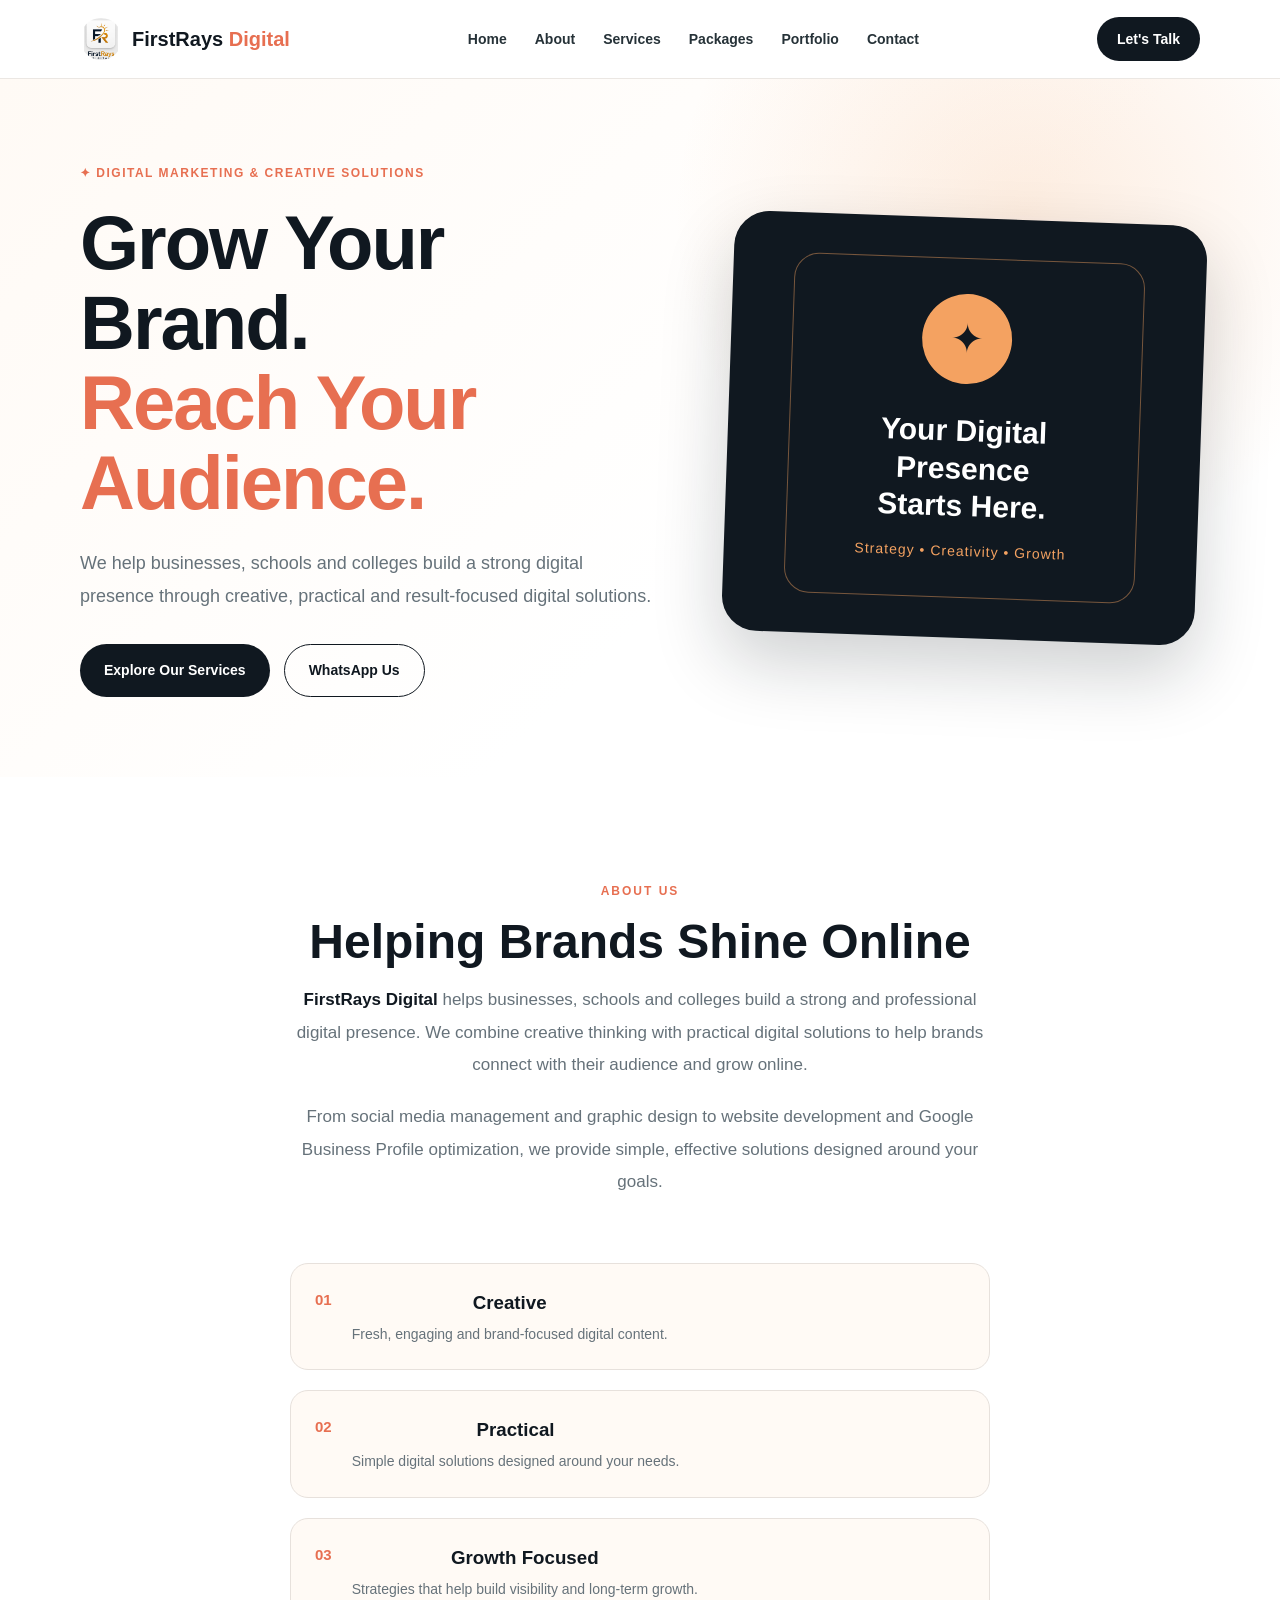
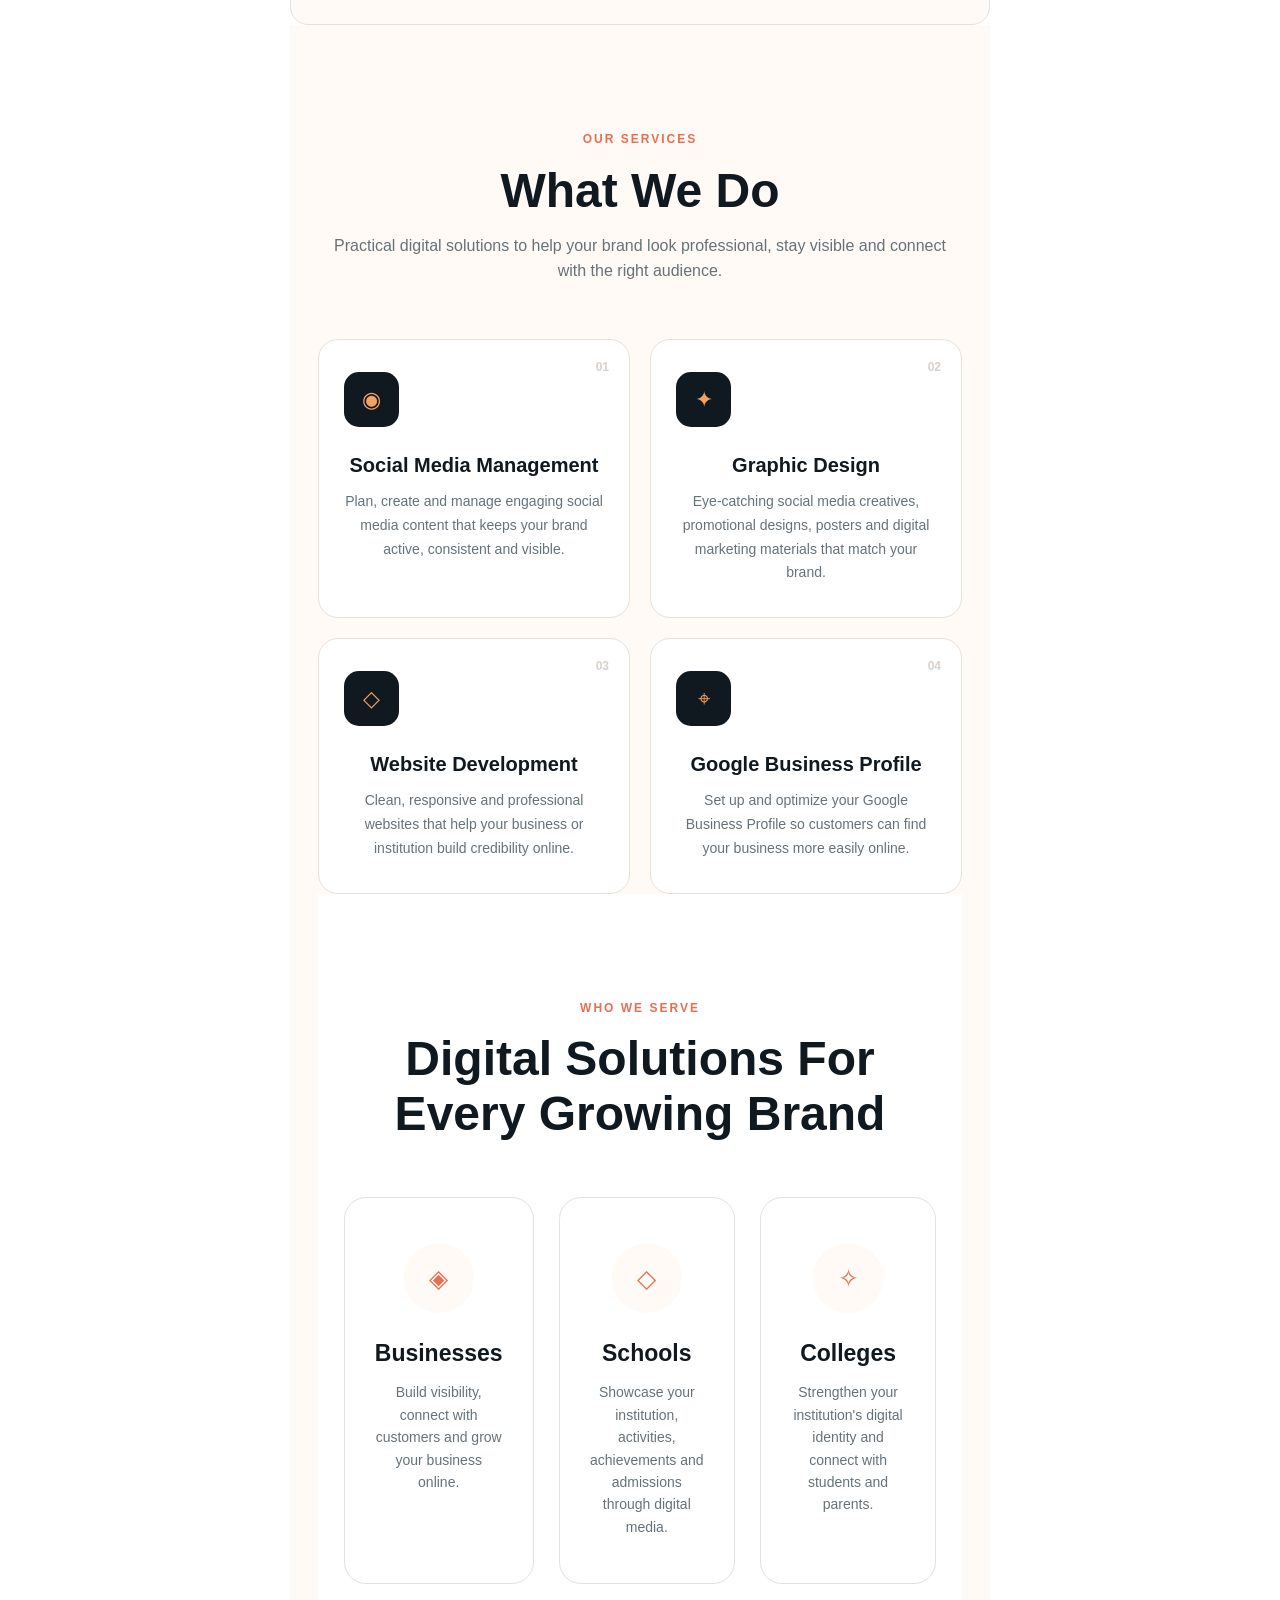
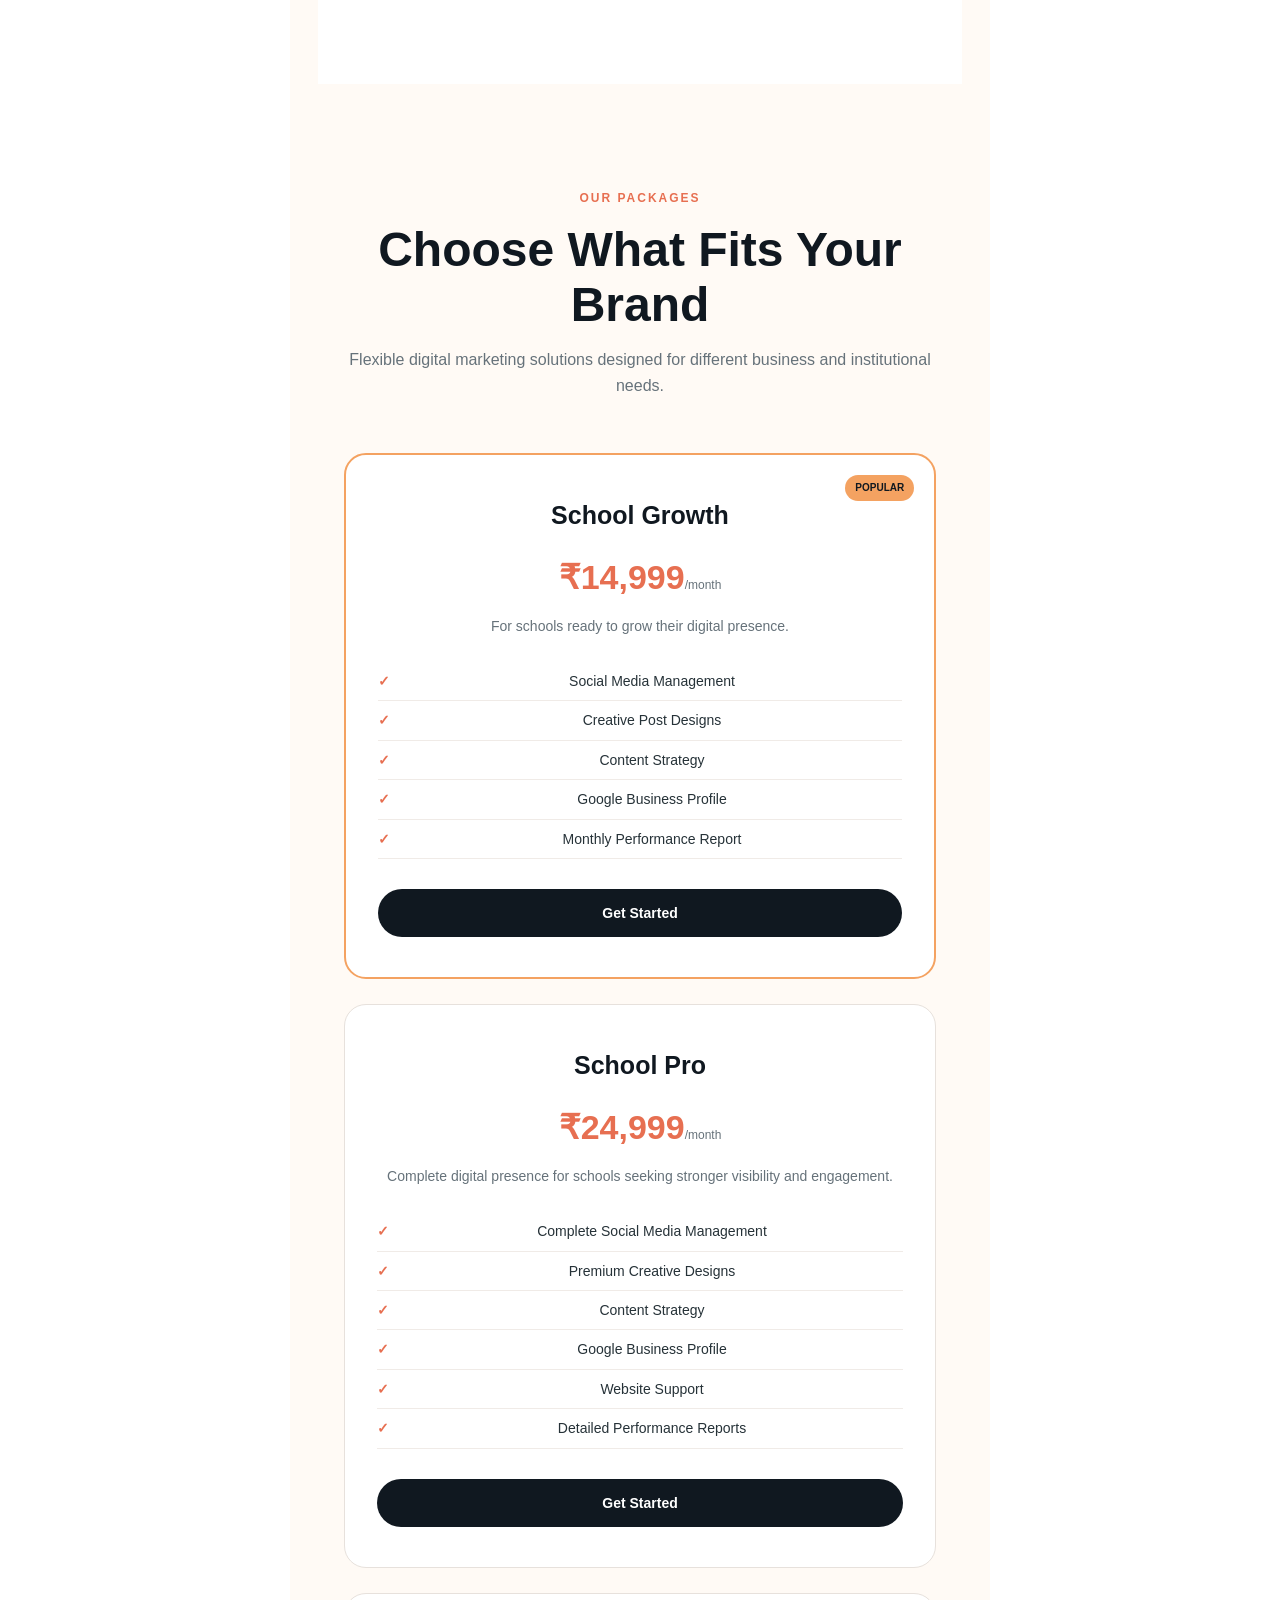
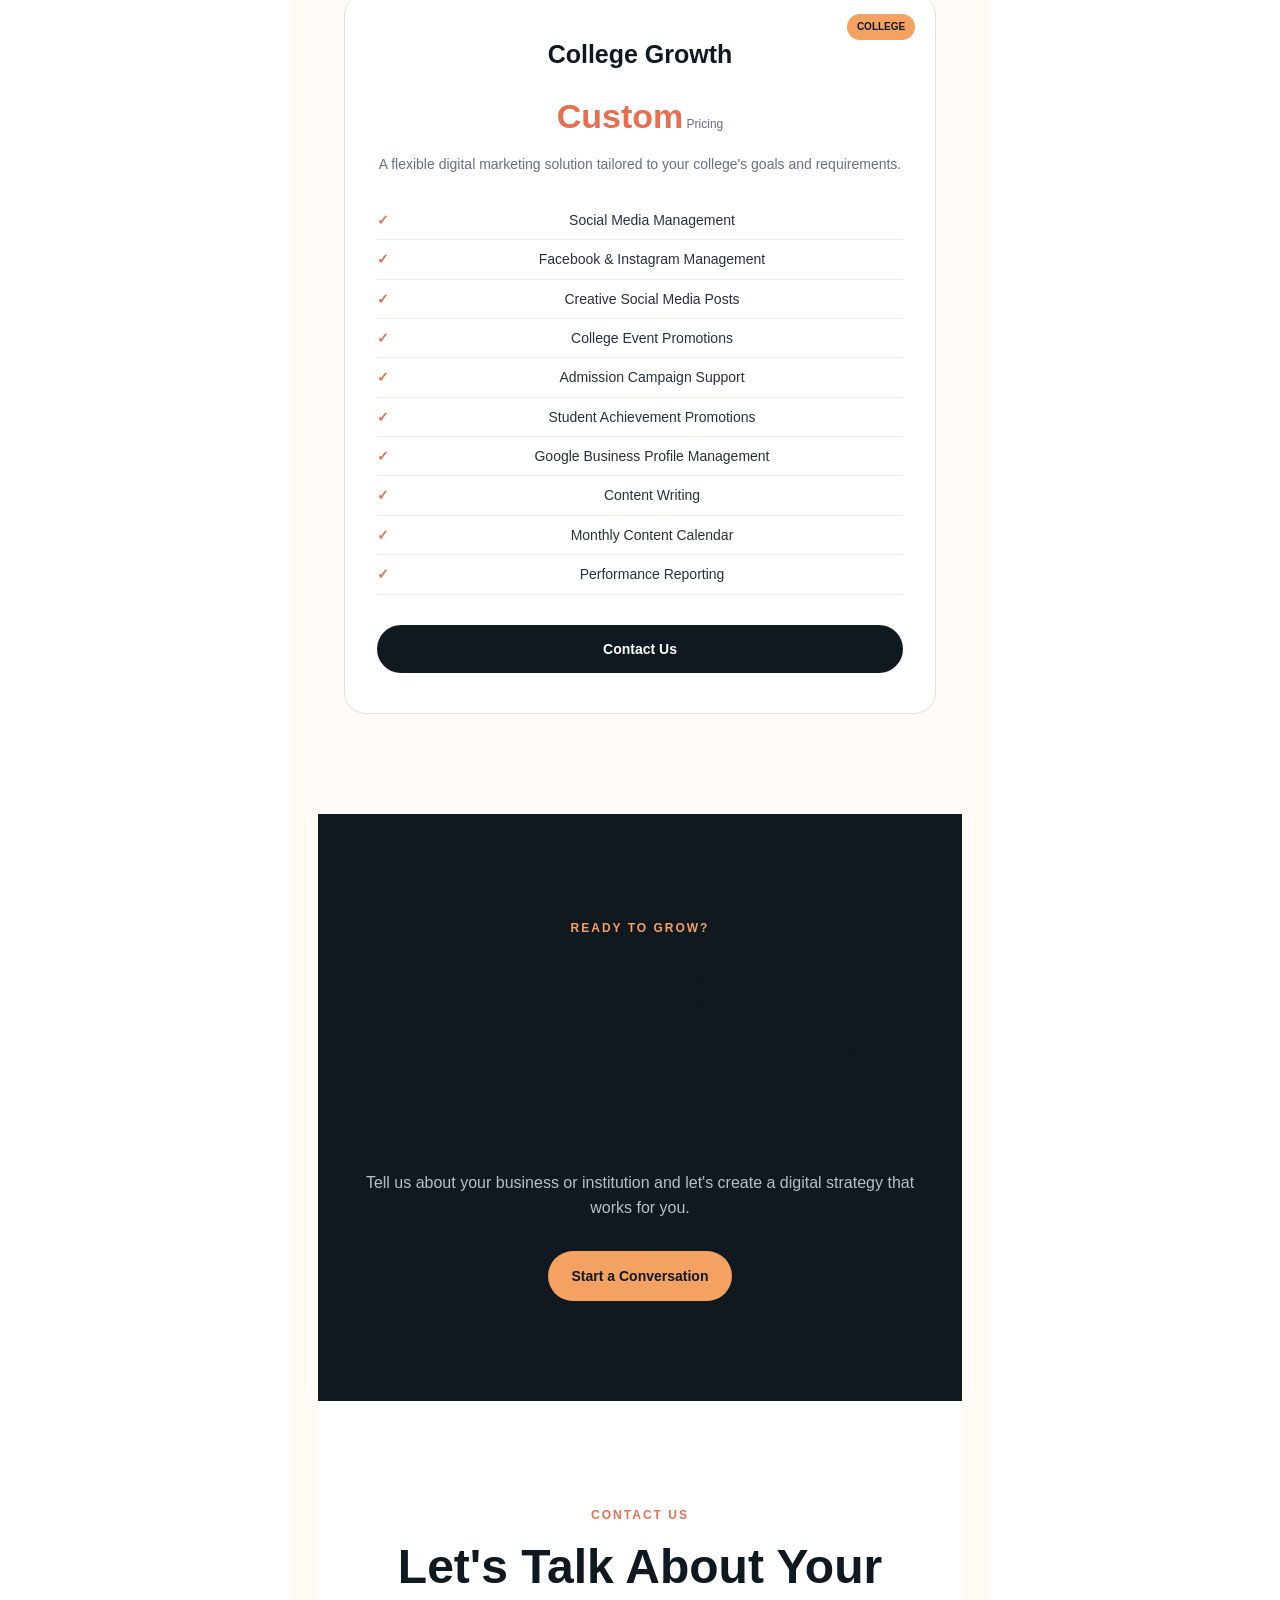
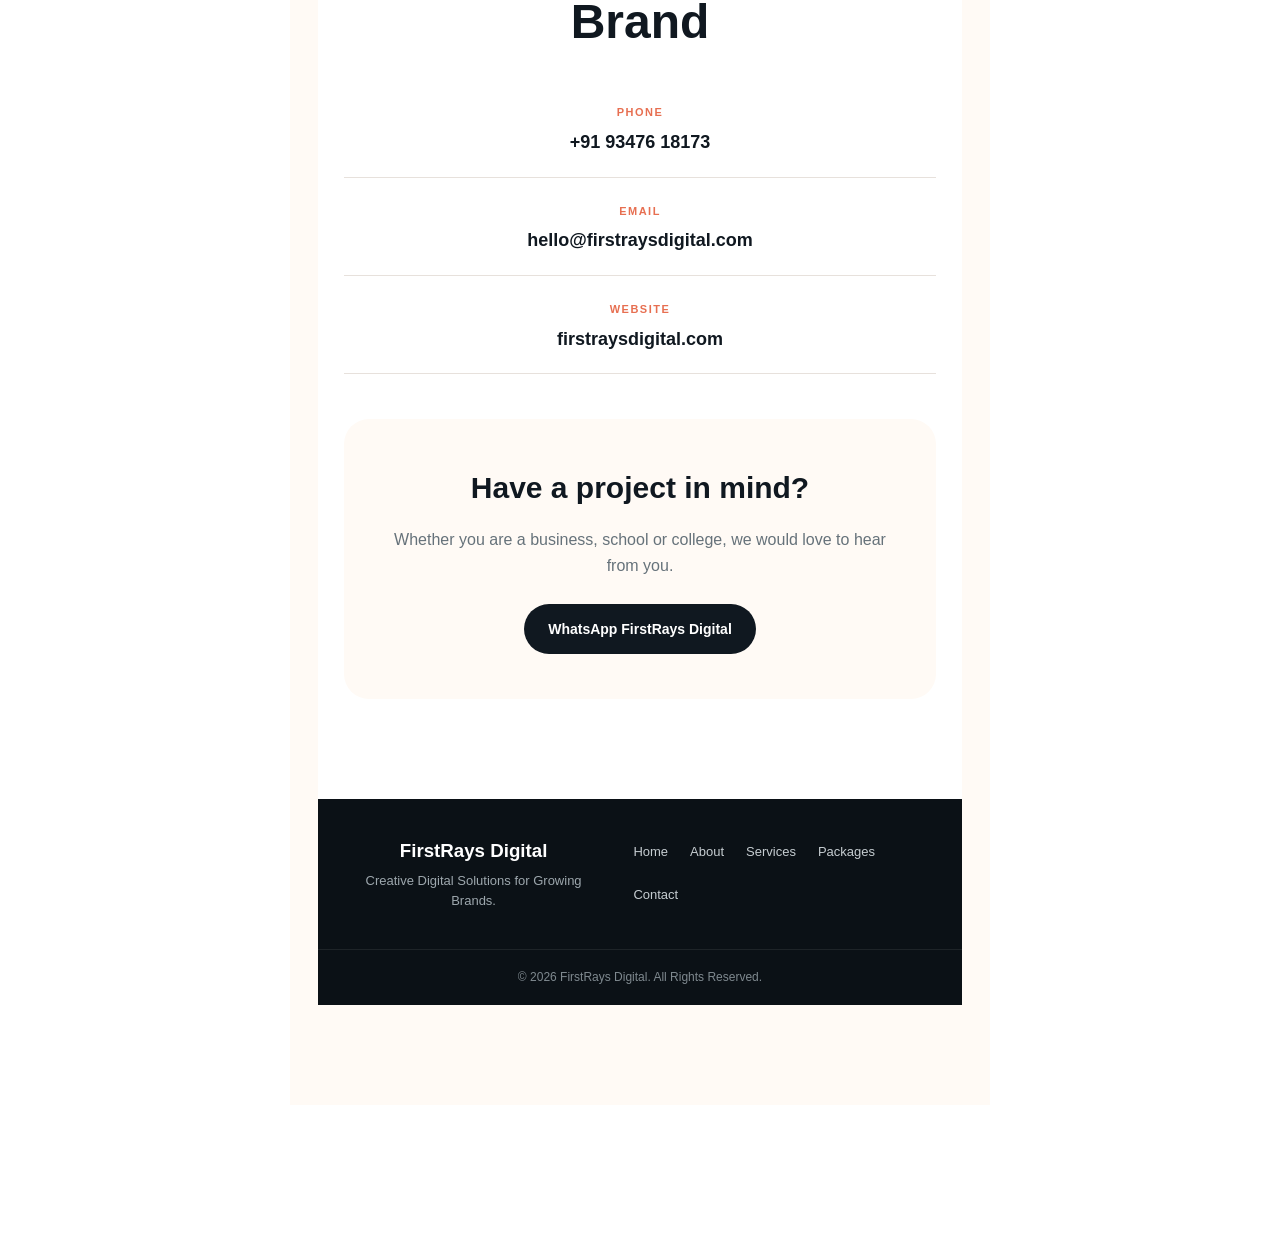
==== commit 8f1fd6d1: "Update navigation for multi-page website" ====
--- a/index.html
+++ b/index.html
@@ -18,22 +18,23 @@
     <header class="header">
         <div class="container nav-container">
 
-            <a href="#home" class="logo">
+          <a href="index.html" class="logo">
     <img src="logo.png.jpeg" alt="FirstRays Digital Logo">
     <span>FirstRays <strong>Digital</strong></span>
 </a>
 
-            <nav class="nav">
-                <a href="#home">Home</a>
-                <a href="#about">About</a>
-                <a href="#services">Services</a>
-                <a href="#packages">Packages</a>
-                <a href="#contact">Contact</a>
-            </nav>
-
-            <a href="https://wa.me/919347618173" class="nav-button">
-                Let's Talk
-            </a>
+<nav class="nav">
+    <a href="index.html">Home</a>
+    <a href="about.html">About</a>
+    <a href="services.html">Services</a>
+    <a href="packages.html">Packages</a>
+    <a href="portfolio.html">Portfolio</a>
+    <a href="contact.html">Contact</a>
+</nav>
+
+<a href="https://wa.me/919347618173" class="nav-button">
+    Let's Talk
+</a>
 
         </div>
     </header>
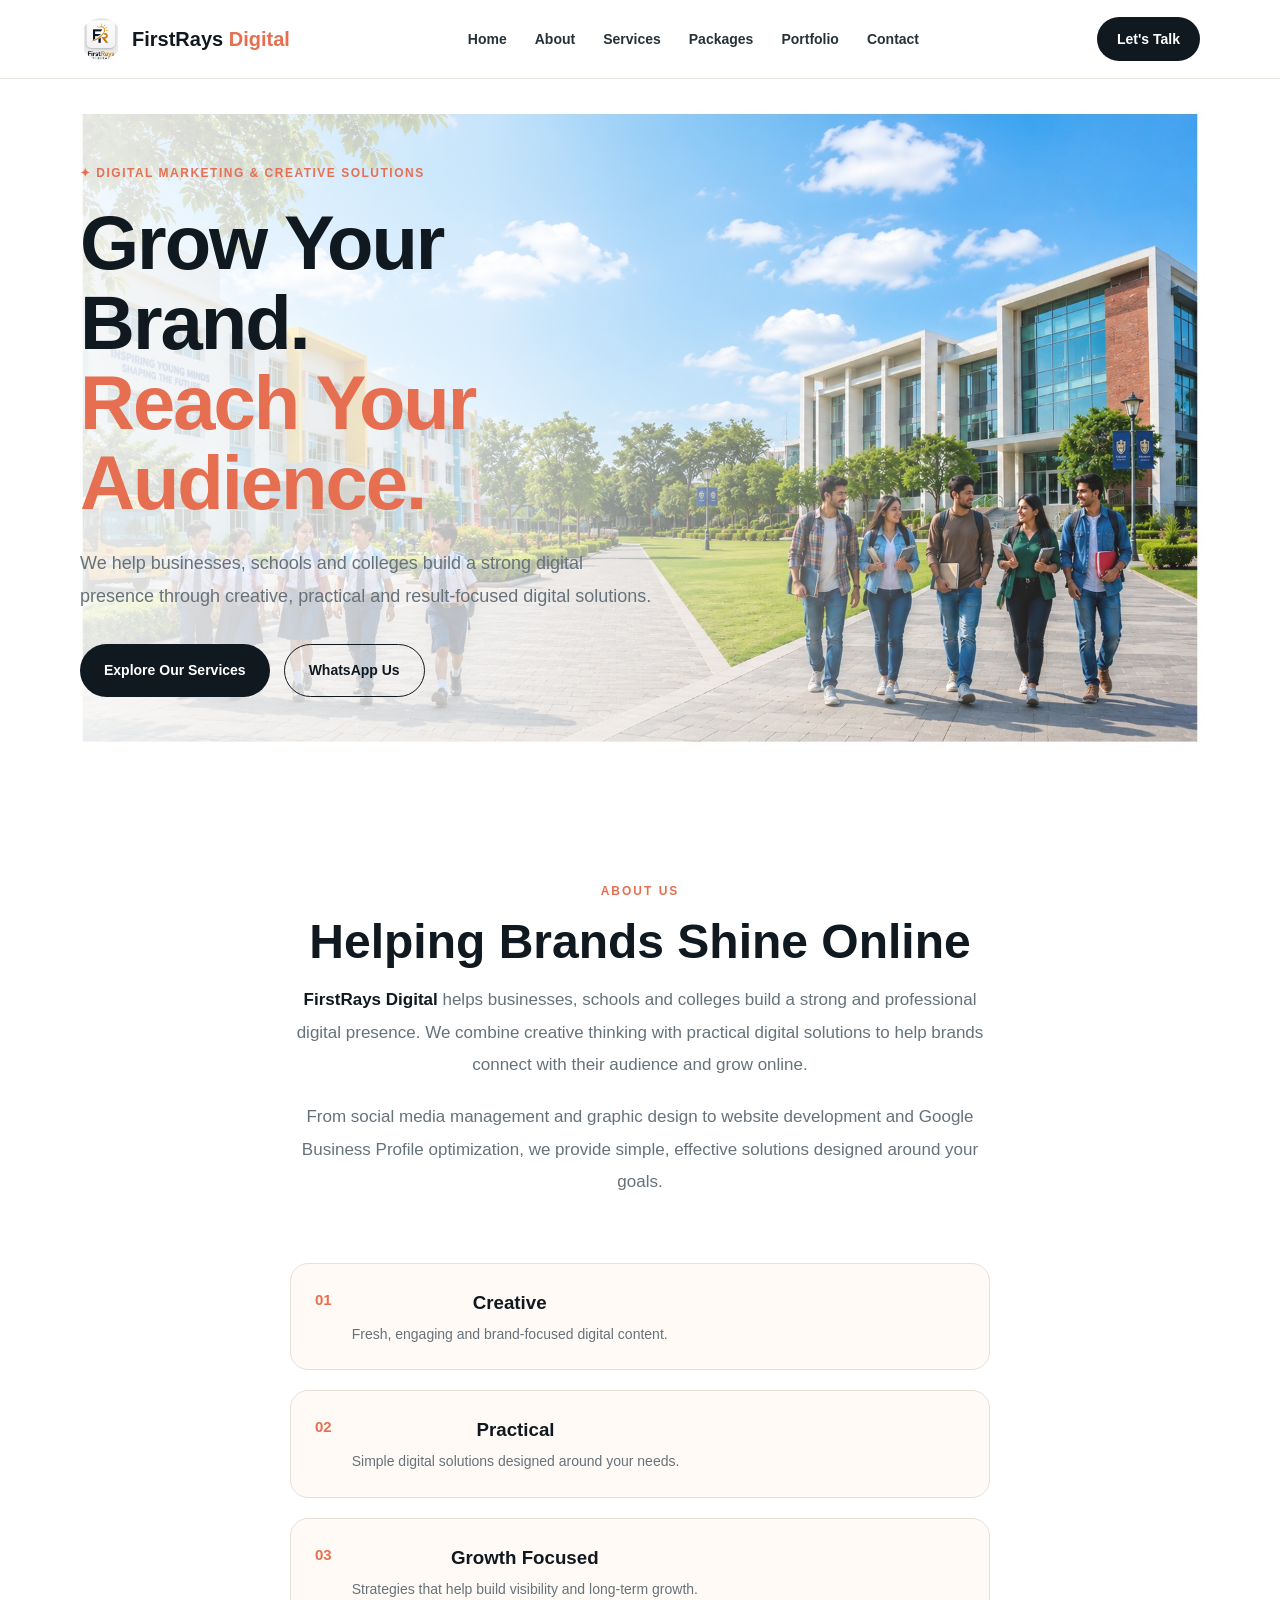
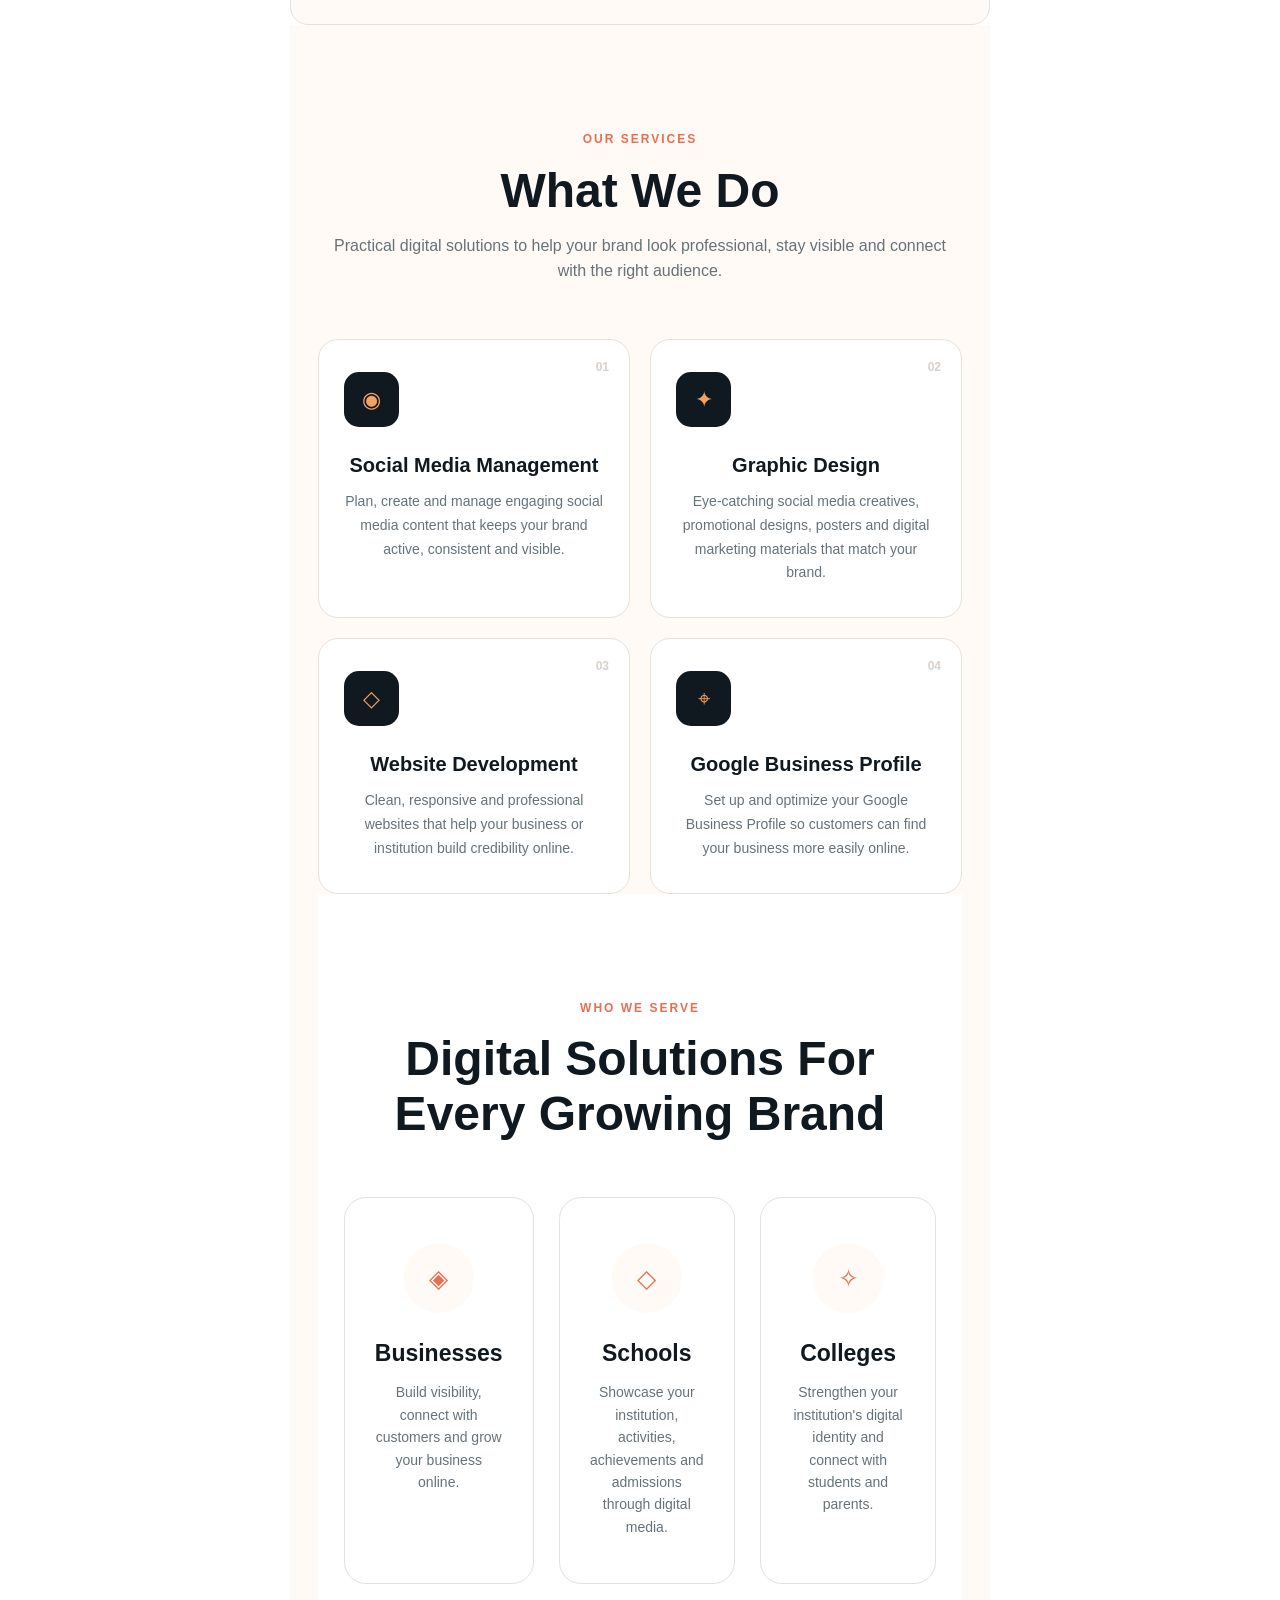
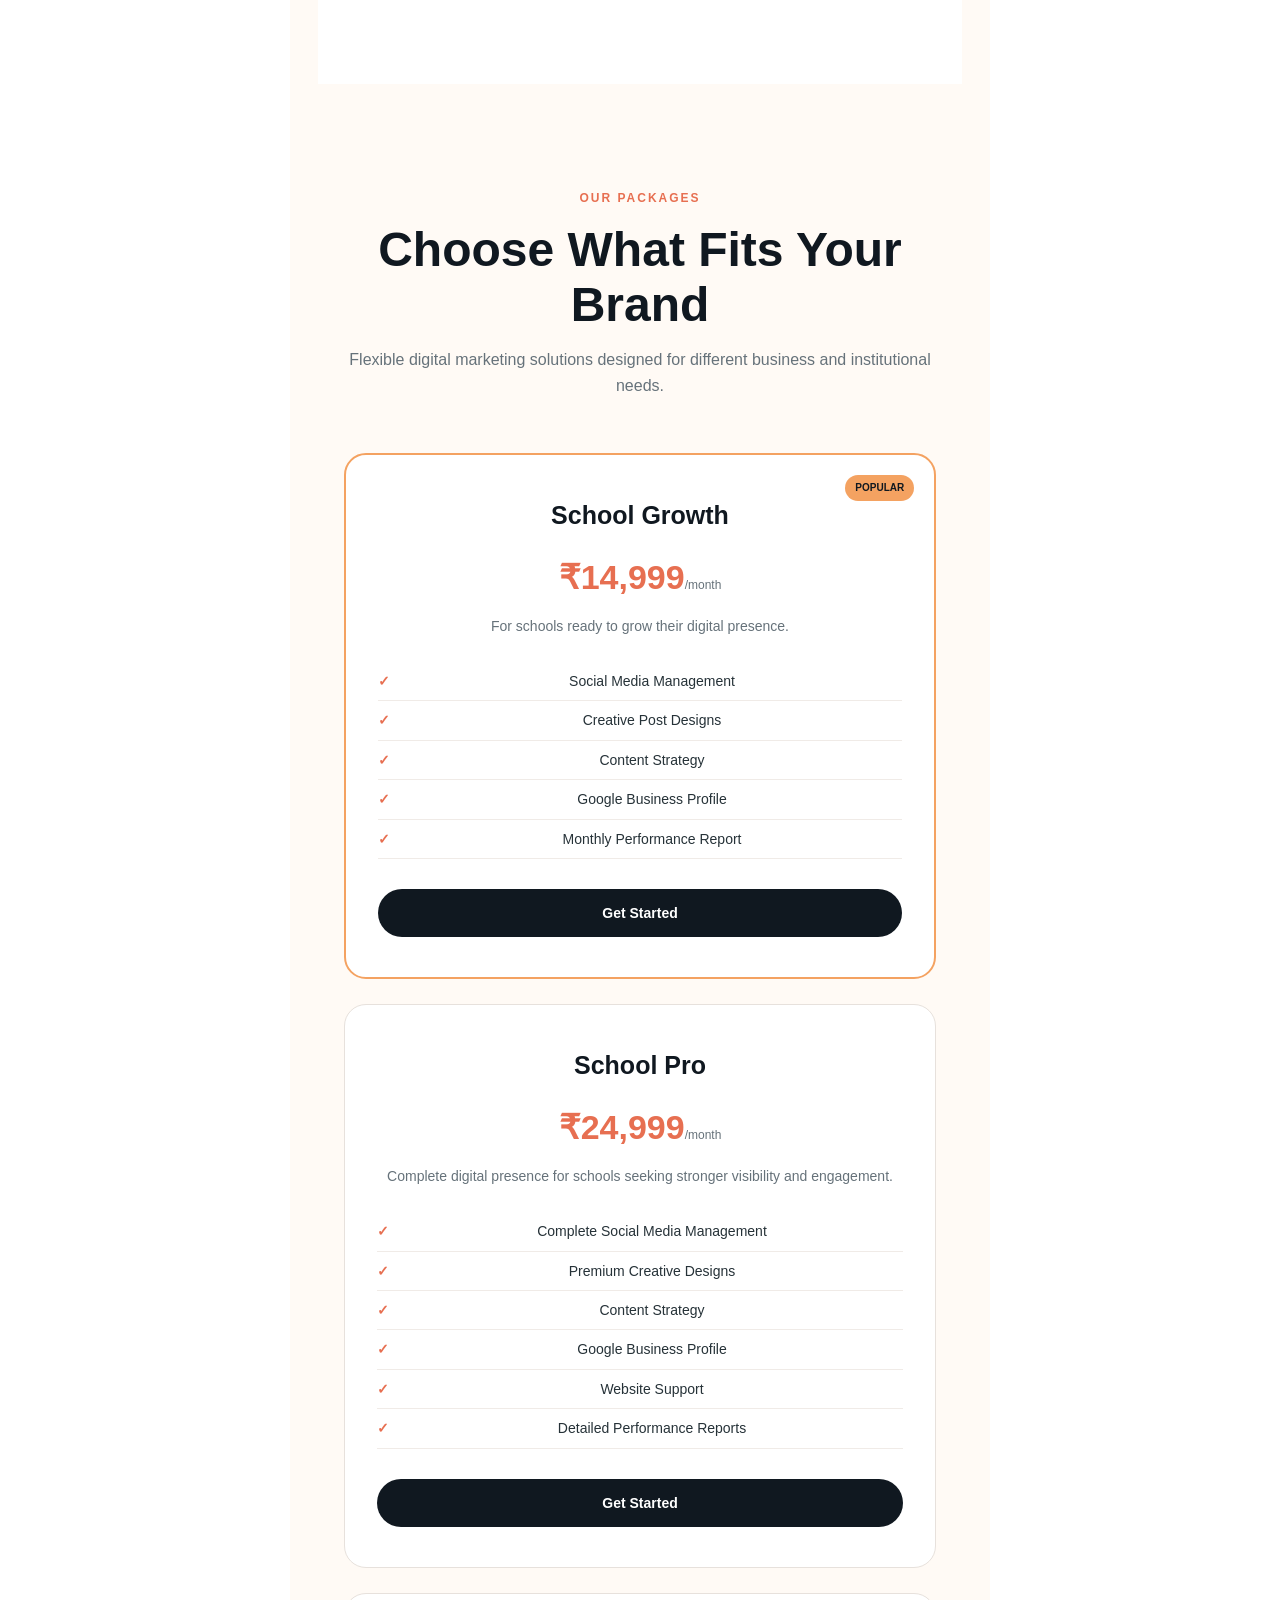
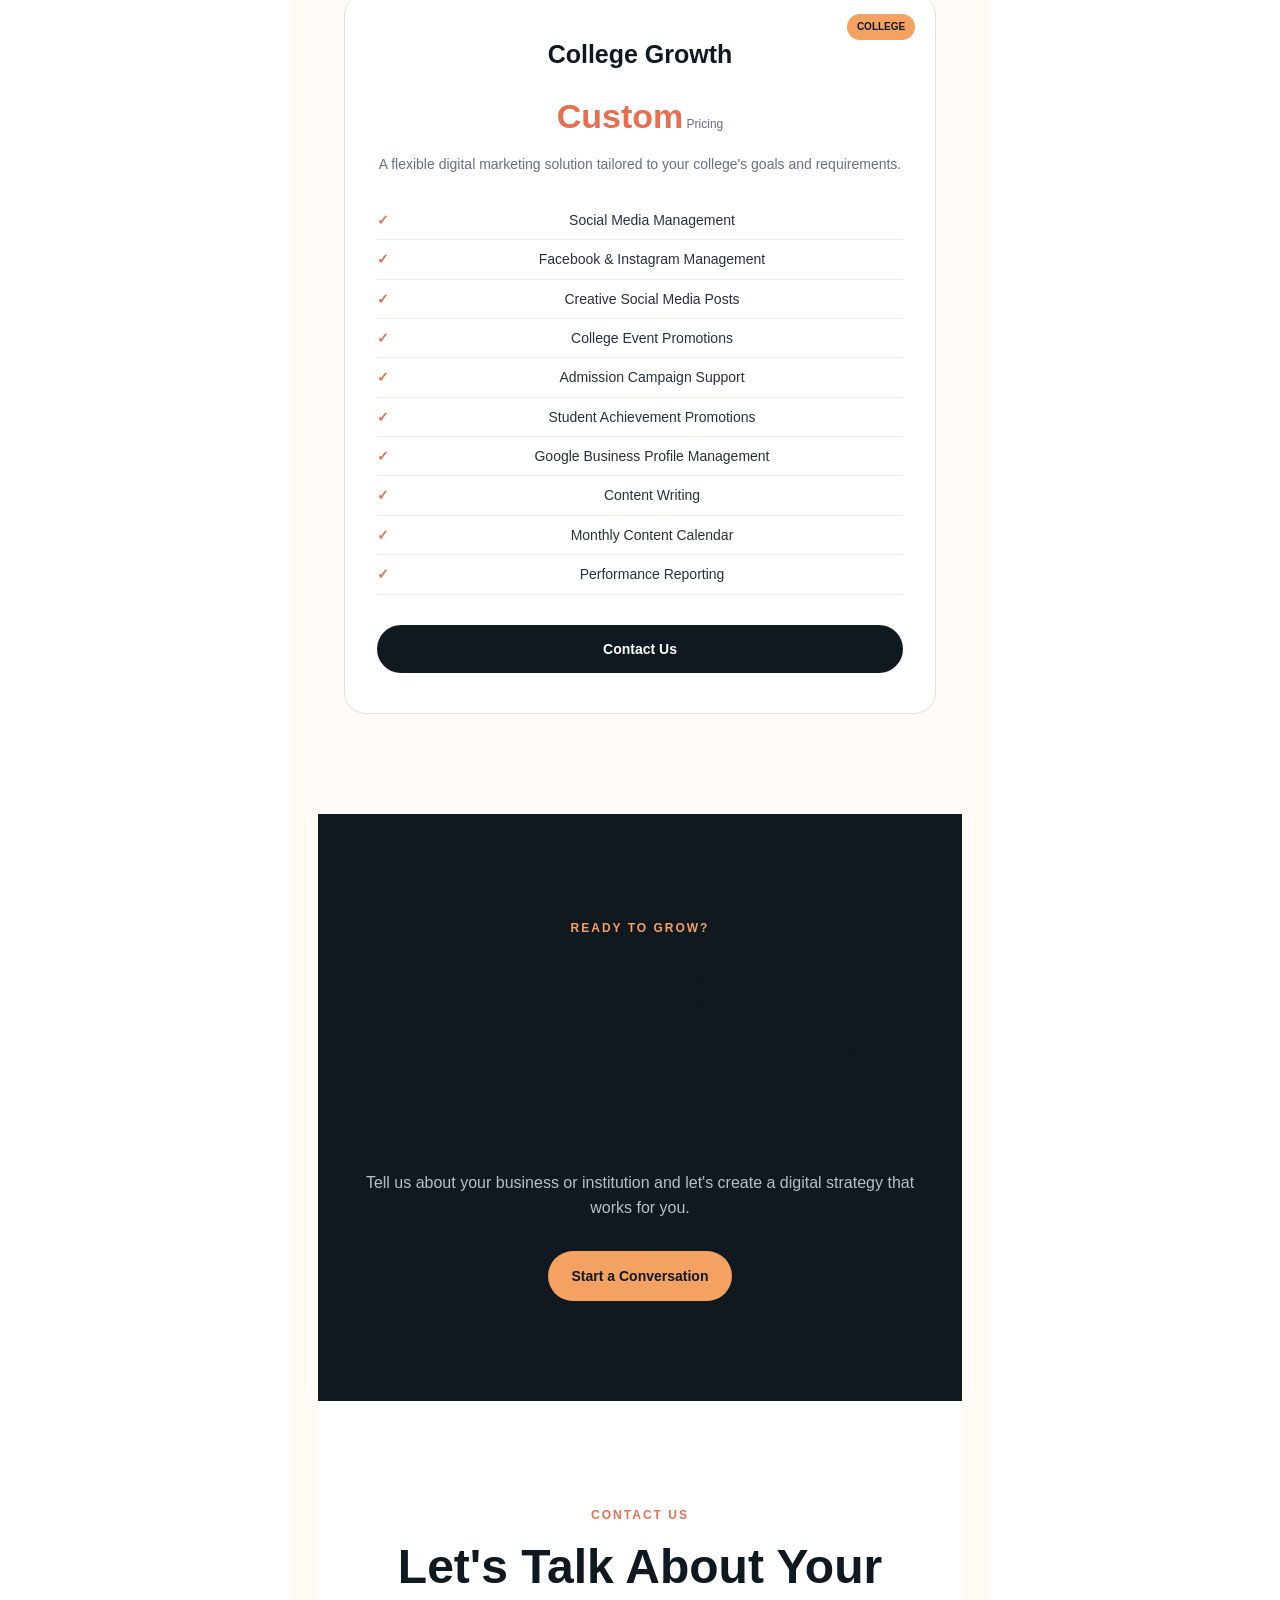
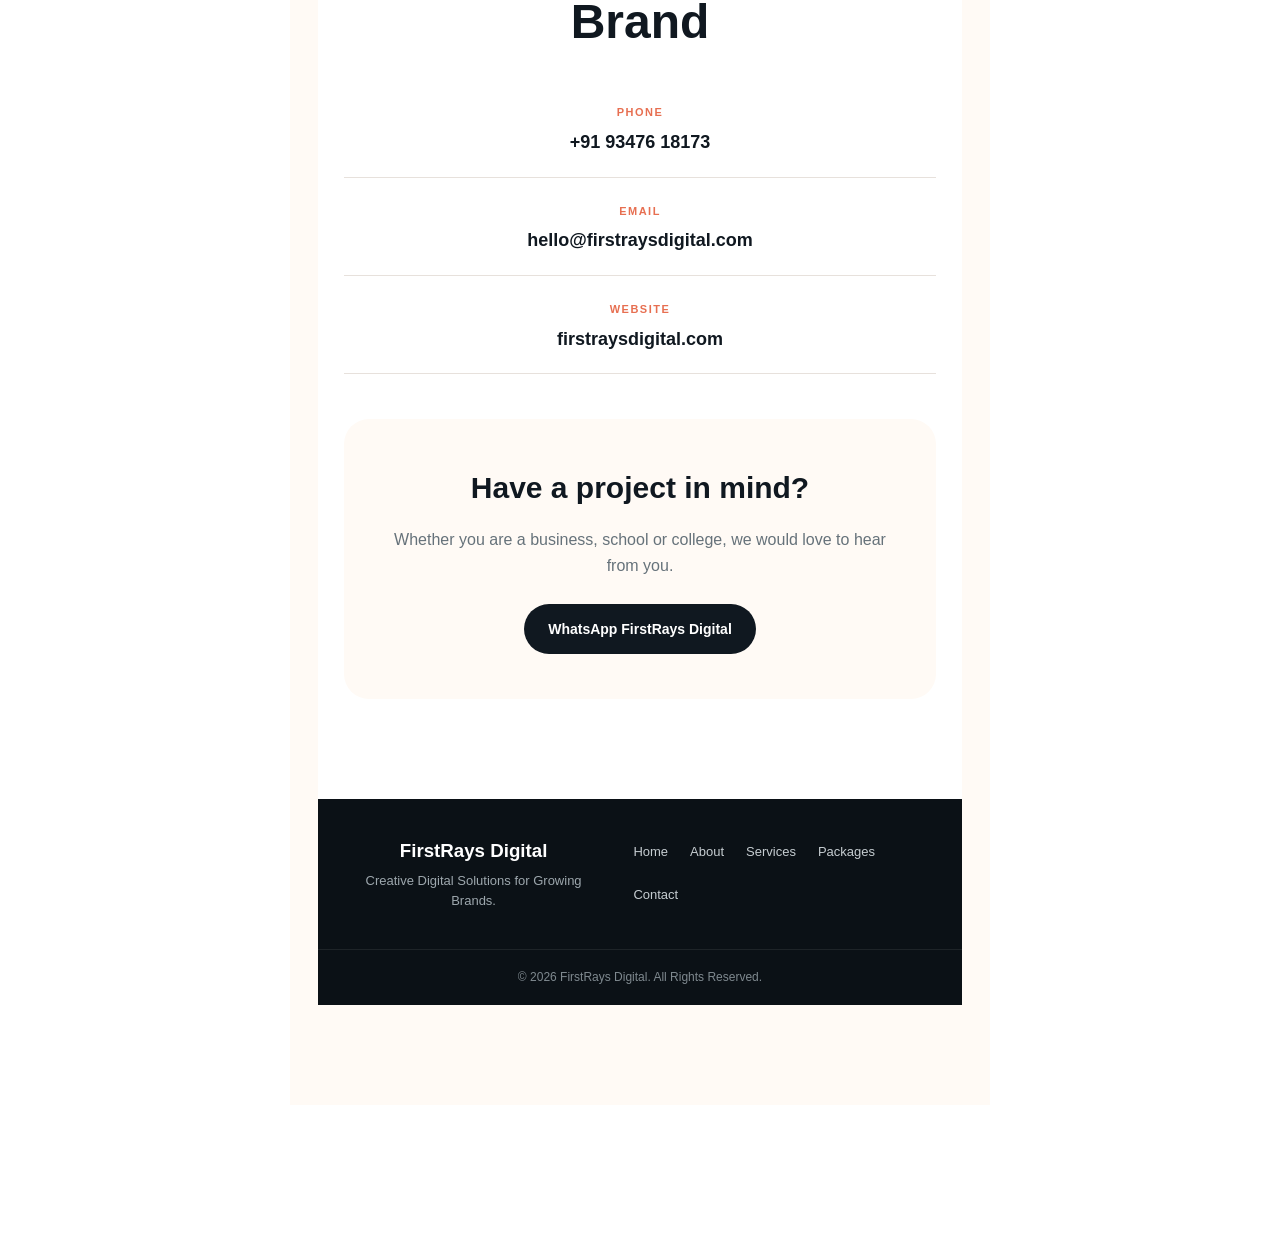
==== commit bf73ef59: "Remove hero card from homepage Removed the hero card section from the HTML." ====
--- a/index.html
+++ b/index.html
@@ -74,25 +74,7 @@
 
             </div>
 
-            <div class="hero-card">
-
-                <div class="hero-card-inner">
-
-                    <div class="circle-icon">✦</div>
-
-                    <h3>
-                        Your Digital Presence<br>
-                        Starts Here.
-                    </h3>
-
-                    <p>
-                        Strategy • Creativity • Growth
-                    </p>
-
-                </div>
-
-            </div>
-
+           
         </div>
 
     </section>
--- a/style.css
+++ b/style.css
@@ -130,9 +130,21 @@
     min-height: 650px;
     display: flex;
     align-items: center;
-    background:
-        radial-gradient(circle at 80% 20%, rgba(244, 162, 97, 0.20), transparent 30%),
-        linear-gradient(135deg, #fffaf5 0%, #ffffff 60%);
+
+    background-image:
+        linear-gradient(
+            90deg,
+            rgba(255, 255, 255, 0.92) 0%,
+            rgba(255, 255, 255, 0.72) 38%,
+            rgba(255, 255, 255, 0.15) 75%,
+            rgba(255, 255, 255, 0.05) 100%
+        ),
+       url("/home-bg.jpg");
+
+    background-size: cover;
+    background-position: center;
+    background-repeat: no-repeat;
+
     overflow: hidden;
 }
 
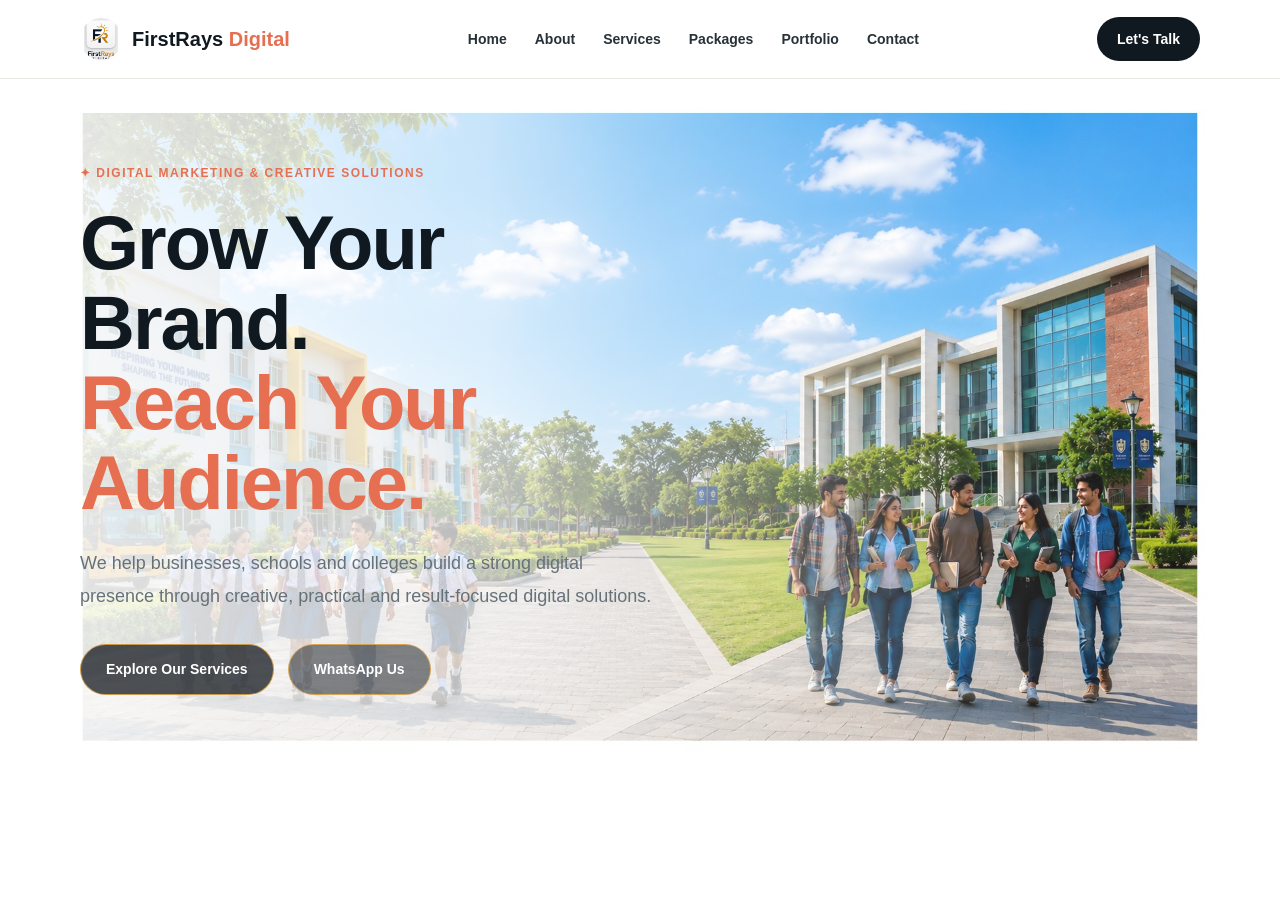
==== commit a079b26e: "Simplify home page to hero section Updated service link and removed about and services sections." ====
--- a/index.html
+++ b/index.html
@@ -63,9 +63,9 @@
                 </p>
 
                 <div class="hero-buttons">
-                    <a href="#services" class="primary-button">
-                        Explore Our Services
-                    </a>
+                    <a href="services.html" class="primary-button">
+    Explore Our Services
+</a>
 
                     <a href="https://wa.me/919347618173" class="secondary-button">
                         WhatsApp Us
@@ -80,395 +80,5 @@
     </section>
 
 
-    <!-- About Section -->
-    <section id="about" class="section about">
-
-        <div class="container">
-
-            <div class="section-heading">
-                <span>ABOUT US</span>
-                <h2>Helping Brands Shine Online</h2>
-            <div class="about-content">
-
-    <div class="about-text">
-
-        <p>
-            <strong>FirstRays Digital</strong> helps businesses, schools
-            and colleges build a strong and professional digital presence.
-            We combine creative thinking with practical digital solutions
-            to help brands connect with their audience and grow online.
-        </p>
-
-        <p>
-            From social media management and graphic design to website
-            development and Google Business Profile optimization, we provide
-            simple, effective solutions designed around your goals.
-        </p>
-
-    </div>
-
-    <div class="about-points">
-
-        <div class="point">
-            <span>01</span>
-            <div>
-                <h3>Creative</h3>
-                <p>Fresh, engaging and brand-focused digital content.</p>
-            </div>
-        </div>
-
-        <div class="point">
-            <span>02</span>
-            <div>
-                <h3>Practical</h3>
-                <p>Simple digital solutions designed around your needs.</p>
-            </div>
-        </div>
-
-        <div class="point">
-            <span>03</span>
-            <div>
-                <h3>Growth Focused</h3>
-                <p>Strategies that help build visibility and long-term growth.</p>
-            </div>
-        </div>
-
-    </div>
-
-</div>
-
-
-    <!-- Services -->
-    <section id="services" class="section services">
-
-        <div class="container">
-
-            <div class="section-heading">
-    <span>OUR SERVICES</span>
-    <h2>What We Do</h2>
-    <p>
-        Practical digital solutions to help your brand look professional,
-        stay visible and connect with the right audience.
-    </p>
-</div>
-
-<div class="services-grid">
-
-    <div class="service-card">
-        <div class="service-number">01</div>
-        <div class="service-icon">◉</div>
-        <h3>Social Media Management</h3>
-        <p>
-            Plan, create and manage engaging social media content
-            that keeps your brand active, consistent and visible.
-        </p>
-    </div>
-
-    <div class="service-card">
-        <div class="service-number">02</div>
-        <div class="service-icon">✦</div>
-        <h3>Graphic Design</h3>
-        <p>
-            Eye-catching social media creatives, promotional designs,
-            posters and digital marketing materials that match your brand.
-        </p>
-    </div>
-
-    <div class="service-card">
-        <div class="service-number">03</div>
-        <div class="service-icon">◇</div>
-        <h3>Website Development</h3>
-        <p>
-            Clean, responsive and professional websites that help
-            your business or institution build credibility online.
-        </p>
-    </div>
-
-    <div class="service-card">
-        <div class="service-number">04</div>
-        <div class="service-icon">⌖</div>
-        <h3>Google Business Profile</h3>
-        <p>
-            Set up and optimize your Google Business Profile so
-            customers can find your business more easily online.
-        </p>
-    </div>
-
-</div>
-
-
-    <!-- Who We Serve -->
-    <section class="section audience">
-
-        <div class="container">
-
-            <div class="section-heading">
-                <span>WHO WE SERVE</span>
-                <h2>Digital Solutions For Every Growing Brand</h2>
-            </div>
-
-            <div class="audience-grid">
-
-                <div class="audience-card">
-                    <div class="audience-icon">◈</div>
-                    <h3>Businesses</h3>
-                    <p>
-                        Build visibility, connect with customers and grow your
-                        business online.
-                    </p>
-                </div>
-
-                <div class="audience-card">
-                    <div class="audience-icon">◇</div>
-                    <h3>Schools</h3>
-                    <p>
-                        Showcase your institution, activities, achievements and
-                        admissions through digital media.
-                    </p>
-                </div>
-
-                <div class="audience-card">
-                    <div class="audience-icon">✧</div>
-                    <h3>Colleges</h3>
-                    <p>
-                        Strengthen your institution's digital identity and
-                        connect with students and parents.
-                    </p>
-                </div>
-
-            </div>
-
-        </div>
-
-    </section>
-
-
-    <!-- Packages -->
-<section id="packages" class="section packages">
-
-    <div class="container">
-
-        <div class="section-heading">
-            <span>OUR PACKAGES</span>
-            <h2>Choose What Fits Your Brand</h2>
-            <p>
-                Flexible digital marketing solutions designed for different
-                business and institutional needs.
-            </p>
-        </div>
-
-        <div class="packages-grid">
-
-            <!-- SCHOOL GROWTH -->
-            <div class="package-card featured">
-
-                <div class="popular">POPULAR</div>
-
-                <h3>School Growth</h3>
-
-                <div class="price">
-                    ₹14,999<span>/month</span>
-                </div>
-
-                <p>
-                    For schools ready to grow their digital presence.
-                </p>
-
-                <ul>
-                    <li>Social Media Management</li>
-                    <li>Creative Post Designs</li>
-                    <li>Content Strategy</li>
-                    <li>Google Business Profile</li>
-                    <li>Monthly Performance Report</li>
-                </ul>
-
-                <a href="https://wa.me/919347618173" class="package-button">
-                    Get Started
-                </a>
-
-            </div>
-
-
-            <!-- SCHOOL PRO -->
-            <div class="package-card">
-
-                <h3>School Pro</h3>
-
-                <div class="price">
-                    ₹24,999<span>/month</span>
-                </div>
-
-                <p>
-                    Complete digital presence for schools seeking
-                    stronger visibility and engagement.
-                </p>
-
-                <ul>
-                    <li>Complete Social Media Management</li>
-                    <li>Premium Creative Designs</li>
-                    <li>Content Strategy</li>
-                    <li>Google Business Profile</li>
-                    <li>Website Support</li>
-                    <li>Detailed Performance Reports</li>
-                </ul>
-
-                <a href="https://wa.me/919347618173" class="package-button">
-                    Get Started
-                </a>
-
-            </div>
-
-            <!-- COLLEGE GROWTH -->
-<div class="package-card">
-
-    <div class="popular">COLLEGE</div>
-
-    <h3>College Growth</h3>
-
-    <div class="price">
-        Custom<span> Pricing</span>
-    </div>
-
-    <p>
-        A flexible digital marketing solution tailored
-        to your college's goals and requirements.
-    </p>
-
-    <ul>
-        <li>Social Media Management</li>
-        <li>Facebook & Instagram Management</li>
-        <li>Creative Social Media Posts</li>
-        <li>College Event Promotions</li>
-        <li>Admission Campaign Support</li>
-        <li>Student Achievement Promotions</li>
-        <li>Google Business Profile Management</li>
-        <li>Content Writing</li>
-        <li>Monthly Content Calendar</li>
-        <li>Performance Reporting</li>
-    </ul>
-
-    <a href="https://wa.me/919347618173" class="package-button">
-        Contact Us
-    </a>
-
-</div>
-
-        </div>
-
-    </div>
-
-</section>
-
-
-    <!-- CTA -->
-    <section class="cta">
-
-        <div class="container cta-content">
-
-            <span>READY TO GROW?</span>
-
-            <h2>
-                Let's Build Your Digital Presence Together.
-            </h2>
-
-            <p>
-                Tell us about your business or institution and let's create
-                a digital strategy that works for you.
-            </p>
-
-            <a href="https://wa.me/919347618173" class="cta-button">
-                Start a Conversation
-            </a>
-
-        </div>
-
-    </section>
-
-
-    <!-- Contact -->
-    <section id="contact" class="section contact">
-
-        <div class="container">
-
-            <div class="section-heading">
-                <span>CONTACT US</span>
-                <h2>Let's Talk About Your Brand</h2>
-            </div>
-
-            <div class="contact-grid">
-
-                <div class="contact-info">
-
-                    <div class="contact-item">
-                        <span>PHONE</span>
-                        <a href="tel:+919347618173">
-                            +91 93476 18173
-                        </a>
-                    </div>
-
-                    <div class="contact-item">
-                        <span>EMAIL</span>
-                        <a href="mailto:hello@firstraysdigital.com">
-                            hello@firstraysdigital.com
-                        </a>
-                    </div>
-
-                    <div class="contact-item">
-                        <span>WEBSITE</span>
-                        <p>firstraysdigital.com</p>
-                    </div>
-
-                </div>
-
-                <div class="contact-message">
-
-                    <h3>Have a project in mind?</h3>
-
-                    <p>
-                        Whether you are a business, school or college,
-                        we would love to hear from you.
-                    </p>
-
-                    <a href="https://wa.me/919347618173" class="primary-button">
-                        WhatsApp FirstRays Digital
-                    </a>
-
-                </div>
-
-            </div>
-
-        </div>
-
-    </section>
-
-
-    <!-- Footer -->
-    <footer class="footer">
-
-        <div class="container footer-content">
-
-            <div>
-                <h3>FirstRays Digital</h3>
-                <p>
-                    Creative Digital Solutions for Growing Brands.
-                </p>
-            </div>
-
-            <div class="footer-links">
-                <a href="#home">Home</a>
-                <a href="#about">About</a>
-                <a href="#services">Services</a>
-                <a href="#packages">Packages</a>
-                <a href="#contact">Contact</a>
-            </div>
-
-        </div>
-
-        <div class="copyright">
-            © 2026 FirstRays Digital. All Rights Reserved.
-        </div>
-
-    </footer>
-
 </body>
 </html>
--- a/style.css
+++ b/style.css
@@ -197,31 +197,44 @@
     display: inline-flex;
     align-items: center;
     justify-content: center;
-    padding: 14px 24px;
+
+    padding: 13px 25px;
     border-radius: 30px;
+
     font-weight: 700;
     font-size: 14px;
+
     transition: 0.3s ease;
 }
 
 .primary-button {
-    background: var(--dark);
-    color: var(--white);
+    background: rgba(10, 16, 22, 0.72);
+    color: #ffffff;
+
+    border: 1px solid rgba(244, 178, 72, 0.75);
 }
 
 .primary-button:hover {
-    background: var(--primary-dark);
+    background: rgba(10, 16, 22, 0.88);
+    border-color: #f4b248;
+    color: #ffffff;
+
     transform: translateY(-3px);
 }
 
 .secondary-button {
-    border: 1px solid var(--dark);
-    color: var(--dark);
+    background: rgba(10, 16, 22, 0.50);
+    color: #ffffff;
+
+    border: 1px solid rgba(244, 178, 72, 0.75);
 }
 
 .secondary-button:hover {
-    background: var(--dark);
-    color: var(--white);
+    background: rgba(10, 16, 22, 0.75);
+    border-color: #f4b248;
+    color: #ffffff;
+
+    transform: translateY(-3px);
 }
 
 .hero-card {
@@ -906,3 +919,39 @@
     object-fit: contain;
     border-radius: 50%;
 }
+
+.about-point {
+    padding: 20px;
+    margin-bottom: 15px;
+    border: 1px solid rgba(255, 255, 255, 0.15);
+    border-radius: 12px;
+    cursor: pointer;
+    transition: all 0.3s ease;
+    background: rgba(255, 255, 255, 0.04);
+}
+
+.about-point:hover {
+    transform: translateY(-5px);
+    background: rgba(255, 255, 255, 0.08);
+    box-shadow: 0 10px 25px rgba(0, 0, 0, 0.15);
+}
+
+.point-title {
+    font-weight: 600;
+    font-size: 18px;
+}
+
+.point-description {
+    max-height: 0;
+    overflow: hidden;
+    opacity: 0;
+    margin-top: 0;
+    line-height: 1.6;
+    transition: all 0.4s ease;
+}
+
+.about-point:hover .point-description {
+    max-height: 120px;
+    opacity: 1;
+    margin-top: 12px;
+}
